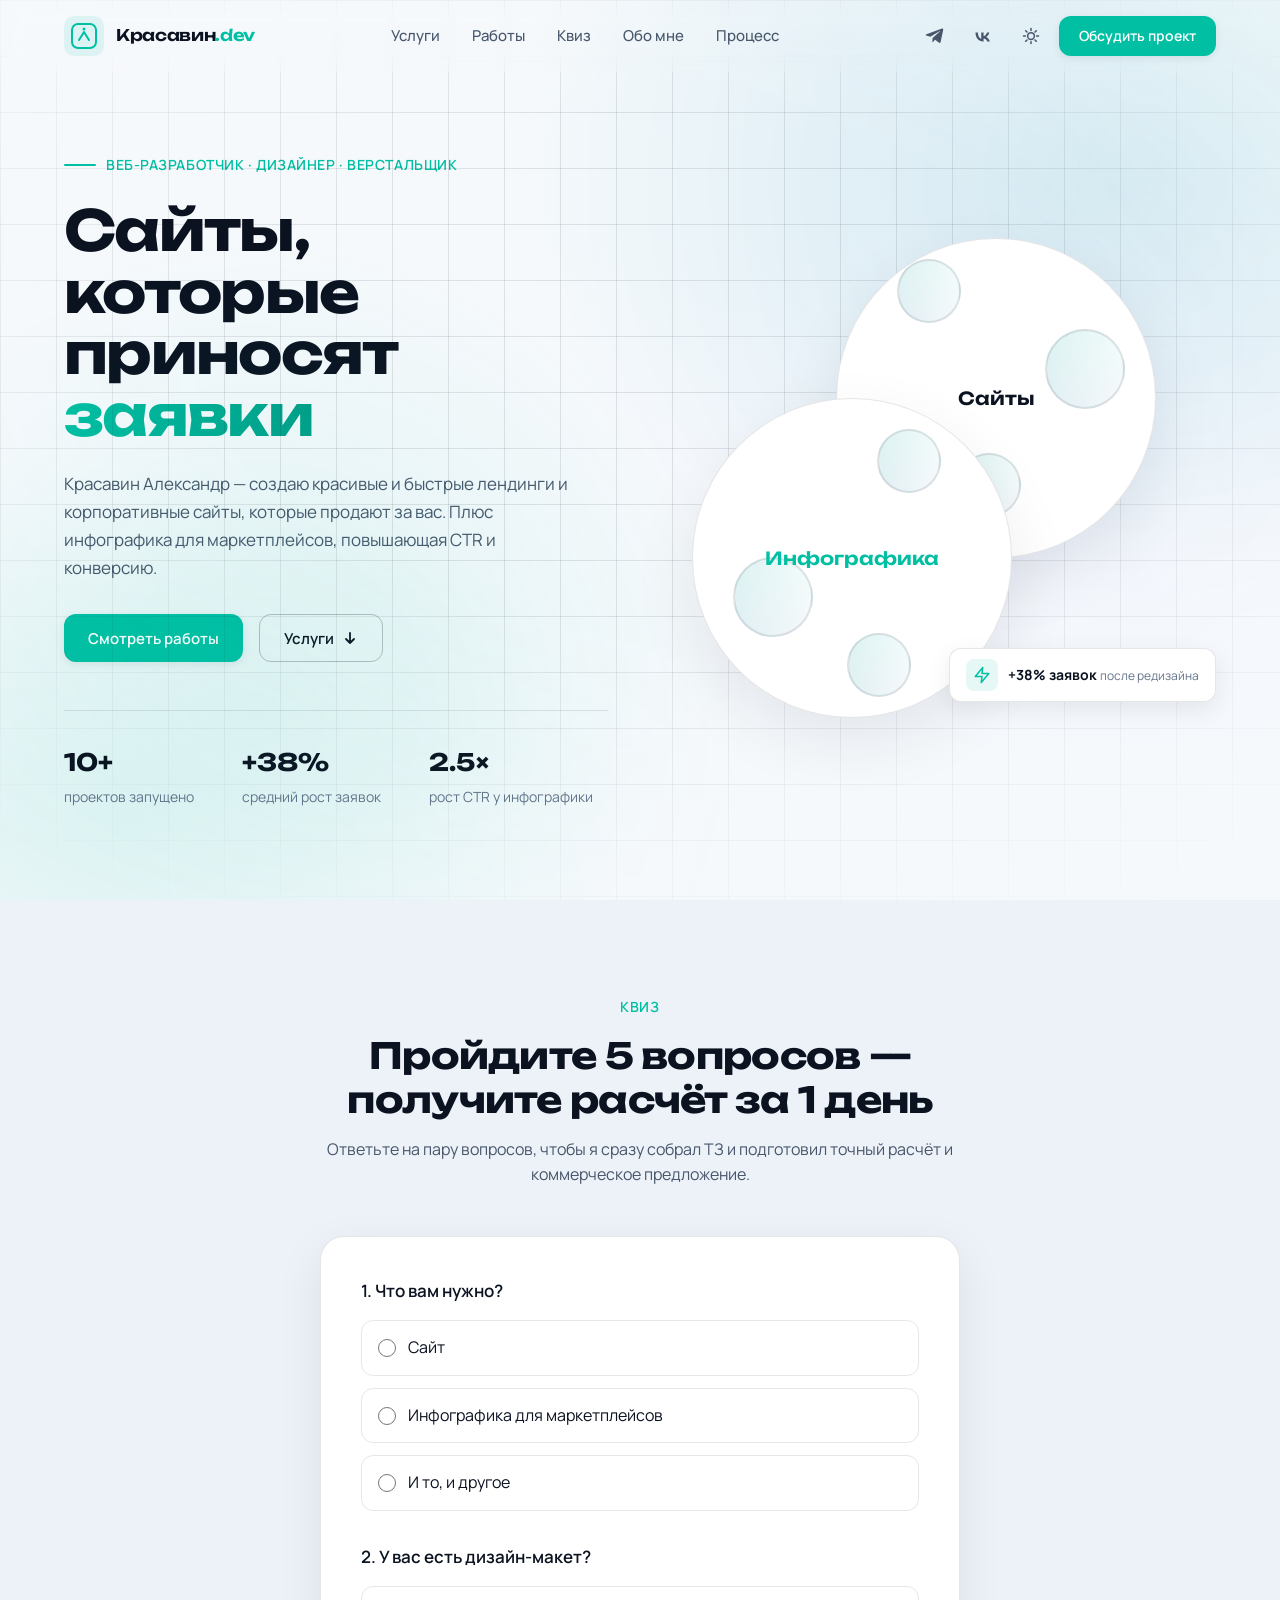
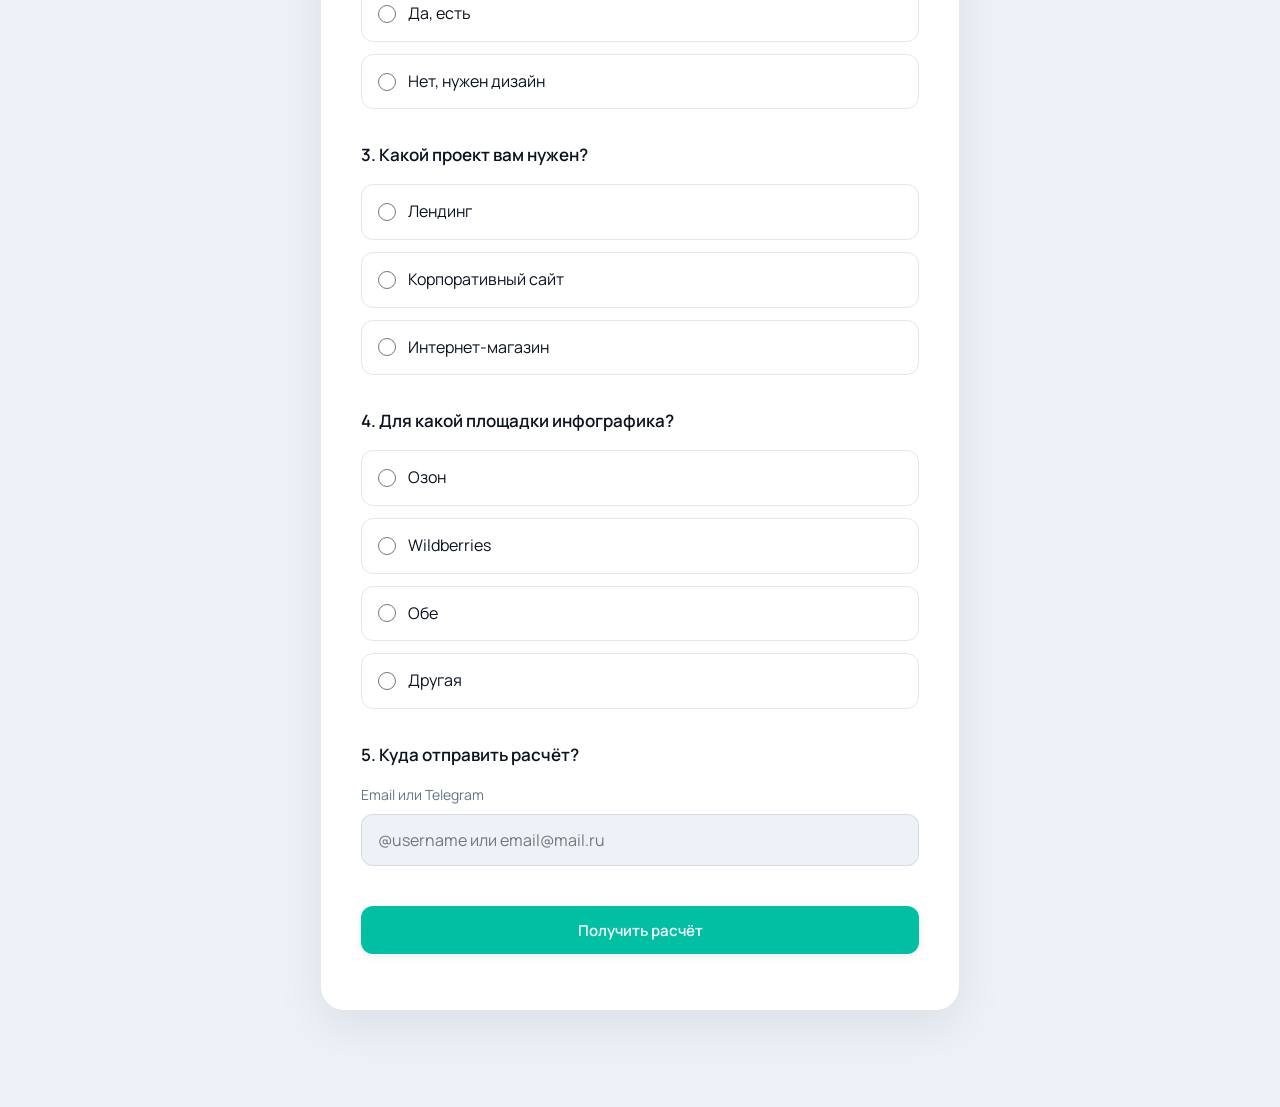
==== vanilla/index.html @ f46c7173 "feat: правки этапа 1 — VK, hero-круги, CTA-квиз, бургер на весь экран" ====
<!DOCTYPE html>
<html lang="ru" data-theme="dark">
<head>
  <meta charset="UTF-8">
  <meta name="viewport" content="width=device-width, initial-scale=1.0">
  <title>Красавин Александр — веб-разработчик, сайты под заявки</title>
  <meta name="description" content="Делаю красивые сайты, которые приносят заявки, и инфографику для маркетплейсов, повышающую CTR и продажи.">
  <meta name="keywords" content="веб-разработчик, создание сайтов, лендинг, инфографика, маркетплейсы, заявки">
  <meta name="robots" content="index, follow">
  <link rel="canonical" href="https://krasavin.ru/">
  <meta property="og:title" content="Красавин Александр — веб-разработчик">
  <meta property="og:description" content="Красивые сайты, которые приносят заявки. Инфографика для маркетплейсов, повышающая CTR.">
  <meta property="og:type" content="website">
  <meta property="og:url" content="https://krasavin.ru/">
  <meta property="og:image" content="https://krasavin.ru/og-image.png">
  <link rel="preconnect" href="https://fonts.googleapis.com">
  <link rel="preconnect" href="https://fonts.gstatic.com" crossorigin>
  <link href="https://fonts.googleapis.com/css2?family=Unbounded:wght@500;600;700&family=Manrope:wght@400;500;600;700;800&display=swap" rel="stylesheet">
  <link rel="stylesheet" href="css/style.css">
</head>
<body class="page">

  <!-- Шапка -->
  <header class="header" id="header">
    <div class="container header__inner">
      <!-- Логотип -->
      <a href="#hero" class="header__logo" aria-label="На главную">
        <span class="header__logo-icon" aria-hidden="true">
          <svg width="28" height="28" viewBox="0 0 28 28" fill="none" xmlns="http://www.w3.org/2000/svg">
            <rect x="2" y="2" width="24" height="24" rx="6" stroke="currentColor" stroke-width="2"/>
            <path d="M9 18L14 10L19 18" stroke="currentColor" stroke-width="2" stroke-linecap="round" stroke-linejoin="round"/>
            <circle cx="14" cy="7" r="1.5" fill="currentColor"/>
          </svg>
        </span>
        <span class="header__logo-text">Красавин<span class="header__logo-accent">.dev</span></span>
      </a>

      <!-- Меню -->
      <nav class="header__nav" id="nav" aria-label="Основная навигация">
        <ul class="header__menu">
          <li class="header__item"><a href="#services" class="header__link">Услуги</a></li>
          <li class="header__item"><a href="#work" class="header__link">Работы</a></li>
          <li class="header__item"><a href="#quiz" class="header__link">Квиз</a></li>
          <li class="header__item"><a href="#about" class="header__link">Обо мне</a></li>
          <li class="header__item"><a href="#process" class="header__link">Процесс</a></li>
        </ul>
      </nav>

      <!-- Правая часть: соцсети, переключатель темы, CTA -->
      <div class="header__actions">
        <!-- Соцсети -->
        <a href="https://t.me/" class="header__social" target="_blank" rel="noopener" aria-label="Telegram">
          <svg width="20" height="20" viewBox="0 0 24 24" fill="none" xmlns="http://www.w3.org/2000/svg">
            <path d="M21.94 4.34L18.66 19.43C18.42 20.42 17.82 20.65 16.99 20.18L12.1 16.64L9.74 18.91C9.48 19.17 9.26 19.39 8.76 19.39L9.11 14.38L18.04 6.37C18.44 6.02 17.95 5.82 17.41 6.17L6.38 13.03L1.55 11.46C0.59 11.16 0.58 10.47 1.76 10.02L20.38 3.14C21.18 2.84 21.87 3.31 21.94 4.34Z" fill="currentColor"/>
          </svg>
        </a>
        <a href="https://vk.com/" class="header__social" target="_blank" rel="noopener" aria-label="ВКонтакте">
          <svg width="20" height="20" viewBox="0 0 24 24" fill="none" xmlns="http://www.w3.org/2000/svg">
            <path d="M12.4 18.6c-5.9 0-9.3-4-9.4-10.7h2.9c.1 5 2.3 7.1 4 7.6V7.9h2.8v4.3c1.7-.2 3.5-2.2 4.1-4.3h2.8c-.5 2.6-2.4 4.6-3.8 5.4 1.4.7 3.6 2.4 4.4 5.3h-3c-.6-1.9-2.2-3.5-4.5-3.7v3.7h-.3Z" fill="currentColor"/>
          </svg>
        </a>

        <!-- Переключатель темы -->
        <button class="theme-toggle" id="themeToggle" aria-label="Переключить тему">
          <span class="theme-toggle__sun" aria-hidden="true">
            <svg width="18" height="18" viewBox="0 0 24 24" fill="none" xmlns="http://www.w3.org/2000/svg">
              <circle cx="12" cy="12" r="4.5" stroke="currentColor" stroke-width="2"/>
              <path d="M12 2V4.5M12 19.5V22M2 12H4.5M19.5 12H22M4.9 4.9L6.7 6.7M17.3 17.3L19.1 19.1M4.9 19.1L6.7 17.3M17.3 6.7L19.1 4.9" stroke="currentColor" stroke-width="2" stroke-linecap="round"/>
            </svg>
          </span>
          <span class="theme-toggle__moon" aria-hidden="true">
            <svg width="18" height="18" viewBox="0 0 24 24" fill="none" xmlns="http://www.w3.org/2000/svg">
              <path d="M21 12.8A8.5 8.5 0 1 1 11.2 3 6.5 6.5 0 0 0 21 12.8Z" stroke="currentColor" stroke-width="2" stroke-linejoin="round"/>
            </svg>
          </span>
        </button>

        <!-- CTA ведёт на квиз -->
        <a href="#quiz" class="btn btn--primary header__cta">Обсудить проект</a>

        <!-- Бургер -->
        <button class="burger" id="burger" aria-label="Открыть меню">
          <span class="burger__line"></span>
          <span class="burger__line"></span>
          <span class="burger__line"></span>
        </button>
      </div>
    </div>
  </header>

  <main>
    <!-- Hero: первый экран -->
    <section class="hero" id="hero">
      <!-- Фоновое изображение в стиле дизайна/веб-разработки -->
      <div class="hero__bg" aria-hidden="true"></div>

      <div class="container hero__inner">
        <!-- Левая колонка: текст -->
        <div class="hero__content">
          <p class="hero__subtitle">Веб-разработчик · Дизайнер · Верстальщик</p>
          <h1 class="hero__title">
            Сайты, которые<br>приносят <span class="hero__accent">заявки</span>
          </h1>
          <p class="hero__text">
            Красавин Александр — создаю красивые и быстрые лендинги и корпоративные сайты,
            которые продают за вас. Плюс инфографика для маркетплейсов, повышающая CTR и конверсию.
          </p>
          <div class="hero__actions">
            <a href="#work" class="btn btn--primary">Смотреть работы</a>
            <a href="#quiz" class="btn btn--ghost">
              Услуги
              <span class="btn__arrow" aria-hidden="true">
                <svg width="16" height="16" viewBox="0 0 16 16" fill="none" xmlns="http://www.w3.org/2000/svg">
                  <path d="M8 3V13M8 13L4 9M8 13L12 9" stroke="currentColor" stroke-width="1.8" stroke-linecap="round" stroke-linejoin="round"/>
                </svg>
              </span>
            </a>
          </div>

          <!-- Мини-метрики -->
          <ul class="hero__stats">
            <li class="hero__stat">
              <span class="hero__stat-value">10+</span>
              <span class="hero__stat-label">проектов запущено</span>
            </li>
            <li class="hero__stat">
              <span class="hero__stat-value">+38%</span>
              <span class="hero__stat-label">средний рост заявок</span>
            </li>
            <li class="hero__stat">
              <span class="hero__stat-value">2.5×</span>
              <span class="hero__stat-label">рост CTR у инфографики</span>
            </li>
          </ul>
        </div>

        <!-- Правая колонка: превью работ в кругах (по референсу) -->
        <div class="hero__visual">
          <!-- Группа: сайты -->
          <div class="hero__visual-group hero__visual-group--sites" aria-hidden="true">
            <span class="hero__circle-label">Сайты</span>
            <span class="hero__circle hero__circle--1"></span>
            <span class="hero__circle hero__circle--2"></span>
            <span class="hero__circle hero__circle--3"></span>
          </div>
          <!-- Группа: инфографика -->
          <div class="hero__visual-group hero__visual-group--infographics" aria-hidden="true">
            <span class="hero__circle-label hero__circle-label--infographic">Инфографика</span>
            <span class="hero__circle hero__circle--4"></span>
            <span class="hero__circle hero__circle--5"></span>
            <span class="hero__circle hero__circle--6"></span>
          </div>
          <!-- Плавающий бейдж -->
          <div class="hero__badge">
            <span class="hero__badge-icon" aria-hidden="true">
              <svg width="18" height="18" viewBox="0 0 24 24" fill="none" xmlns="http://www.w3.org/2000/svg">
                <path d="M13 2L3 14H12L11 22L21 10H12L13 2Z" stroke="currentColor" stroke-width="2" stroke-linejoin="round"/>
              </svg>
            </span>
            <div class="hero__badge-text">
              <span class="hero__badge-title">+38% заявок</span>
              <span class="hero__badge-caption">после редизайна</span>
            </div>
          </div>
        </div>
      </div>
    </section>

    <!-- Квиз / CTA: собирает ТЗ -->
    <section class="quiz" id="quiz">
      <div class="container">
        <div class="quiz__head">
          <p class="quiz__subtitle">Квиз</p>
          <h2 class="quiz__title">Пройдите 5 вопросов — получите расчёт за 1 день</h2>
          <p class="quiz__text">Ответьте на пару вопросов, чтобы я сразу собрал ТЗ и подготовил точный расчёт и коммерческое предложение.</p>
        </div>
        <form class="quiz__form" id="quizForm" novalidate>
          <ol class="quiz__steps">
            <li class="quiz__step">
              <p class="quiz__question">1. Что вам нужно?</p>
              <div class="quiz__options">
                <label class="quiz__option"><input type="radio" name="need" value="site"> Сайт</label>
                <label class="quiz__option"><input type="radio" name="need" value="infographic"> Инфографика для маркетплейсов</label>
                <label class="quiz__option"><input type="radio" name="need" value="both"> И то, и другое</label>
              </div>
            </li>
            <li class="quiz__step">
              <p class="quiz__question">2. У вас есть дизайн-макет?</p>
              <div class="quiz__options">
                <label class="quiz__option"><input type="radio" name="design" value="yes"> Да, есть</label>
                <label class="quiz__option"><input type="radio" name="design" value="no"> Нет, нужен дизайн</label>
              </div>
            </li>
            <li class="quiz__step">
              <p class="quiz__question">3. Какой проект вам нужен?</p>
              <div class="quiz__options">
                <label class="quiz__option"><input type="radio" name="project" value="landing"> Лендинг</label>
                <label class="quiz__option"><input type="radio" name="project" value="corp"> Корпоративный сайт</label>
                <label class="quiz__option"><input type="radio" name="project" value="shop"> Интернет-магазин</label>
              </div>
            </li>
            <li class="quiz__step">
              <p class="quiz__question">4. Для какой площадки инфографика?</p>
              <div class="quiz__options">
                <label class="quiz__option"><input type="radio" name="marketplace" value="ozon"> Озон</label>
                <label class="quiz__option"><input type="radio" name="marketplace" value="wb"> Wildberries</label>
                <label class="quiz__option"><input type="radio" name="marketplace" value="both"> Обе</label>
                <label class="quiz__option"><input type="radio" name="marketplace" value="other"> Другая</label>
              </div>
            </li>
            <li class="quiz__step">
              <p class="quiz__question">5. Куда отправить расчёт?</p>
              <div class="quiz__contact">
                <label class="quiz__field">
                  <span class="quiz__label">Email или Telegram</span>
                  <input type="text" name="contact" class="quiz__input" placeholder="@username или email@mail.ru" required>
                </label>
              </div>
            </li>
          </ol>
          <button type="submit" class="btn btn--primary quiz__submit">Получить расчёт</button>
          <p class="quiz__note" id="quizStatus" aria-live="polite"></p>
        </form>
      </div>
    </section>
  </main>

  <!-- Кнопка "наверх" -->
  <button class="to-top" id="toTop" aria-label="Наверх">
    <span class="to-top__arrow" aria-hidden="true">
      <svg width="16" height="16" viewBox="0 0 16 16" fill="none" xmlns="http://www.w3.org/2000/svg">
        <path d="M8 13V3M8 3L4 7M8 3L12 7" stroke="currentColor" stroke-width="1.8" stroke-linecap="round" stroke-linejoin="round"/>
      </svg>
    </span>
  </button>

  <script src="js/main.js" defer></script>
</body>
</html>
---- vanilla/css/style.css ----
/* ============================================
   КРАСАВИН АЛЕКСАНДР — портфолио
   Этап 1: Каркас (header + hero)
   ============================================ */

/* --- Переменные темы (тёмная по умолчанию) --- */
:root,
[data-theme="dark"] {
  /* Фоны */
  --bg-primary: #0B1220;
  --bg-secondary: #111B2E;
  --bg-card: #16213A;

  /* Текст */
  --text-primary: #E6EDF7;
  --text-secondary: #9AA9BD;
  --text-muted: #64748B;

  /* Акценты */
  --accent: #00D4B4;
  --accent-hover: #00BFA3;
  --accent-soft: rgba(0, 212, 180, 0.12);

  /* Кнопки */
  --btn-primary-text: #0B1220;
  --btn-ghost-border: rgba(230, 237, 247, 0.25);

  /* Границы */
  --border-color: rgba(230, 237, 247, 0.1);

  /* Состояния */
  --shadow-color: rgba(0, 0, 0, 0.4);
  --hover-bg: rgba(255, 255, 255, 0.04);
  --active-bg: rgba(255, 255, 255, 0.08);
}

[data-theme="light"] {
  /* Фоны */
  --bg-primary: #F6F9FC;
  --bg-secondary: #EDF2F8;
  --bg-card: #FFFFFF;

  /* Текст */
  --text-primary: #0B1220;
  --text-secondary: #47566B;
  --text-muted: #64748B;

  /* Акценты */
  --accent: #00BFA3;
  --accent-hover: #009E87;
  --accent-soft: rgba(0, 191, 163, 0.1);

  /* Кнопки */
  --btn-primary-text: #FFFFFF;
  --btn-ghost-border: rgba(11, 18, 32, 0.25);

  /* Границы */
  --border-color: rgba(11, 18, 32, 0.1);

  /* Состояния */
  --shadow-color: rgba(11, 18, 32, 0.08);
  --hover-bg: rgba(11, 18, 32, 0.04);
  --active-bg: rgba(11, 18, 32, 0.08);
}

/* --- Базовые стили --- */
*,
*::before,
*::after {
  box-sizing: border-box;
  margin: 0;
  padding: 0;
}

html {
  scroll-behavior: smooth;
  scroll-padding-top: 88px; /* Компенсация липкой шапки */
}

body {
  font-family: "Manrope", sans-serif;
  font-size: 16px;
  line-height: 1.6;
  color: var(--text-primary);
  background-color: var(--bg-primary);
  transition: background-color 0.3s ease, color 0.3s ease;
  -webkit-font-smoothing: antialiased;
}

img,
svg {
  display: block;
  max-width: 100%;
}

a {
  color: inherit;
  text-decoration: none;
}

ul,
ol {
  list-style: none;
}

button {
  font-family: inherit;
  font-size: inherit;
  border: none;
  background: none;
  cursor: pointer;
  color: inherit;
}

/* --- Контейнер (12-колоночная сетка) --- */
.container {
  max-width: 1200px;
  margin: 0 auto;
  padding: 0 24px;
}

/* --- Кнопки --- */
.btn {
  display: inline-flex;
  align-items: center;
  justify-content: center;
  gap: 8px;
  height: 48px;
  padding: 0 24px;
  border-radius: 12px;
  font-weight: 600;
  font-size: 15px;
  line-height: 1;
  transition: all 0.25s ease;
  white-space: nowrap;
}

.btn--primary {
  background-color: var(--accent);
  color: var(--btn-primary-text);
  box-shadow: 0 2px 8px var(--shadow-color);
}

.btn--primary:hover {
  background-color: var(--accent-hover);
  transform: translateY(-1px);
  box-shadow: 0 4px 16px var(--shadow-color);
}

.btn--primary:active {
  transform: translateY(0);
}

.btn--ghost {
  background-color: transparent;
  color: var(--text-primary);
  border: 1px solid var(--btn-ghost-border);
}

.btn--ghost:hover {
  border-color: var(--accent);
  color: var(--accent);
}

.btn__arrow {
  display: inline-flex;
  align-items: center;
  justify-content: center;
}

/* --- Шапка --- */
.header {
  position: fixed;
  top: 0;
  left: 0;
  right: 0;
  z-index: 100;
  background-color: transparent;
  backdrop-filter: blur(12px);
  transition: background-color 0.3s ease, box-shadow 0.3s ease;
}

/* Липкая шапка после скролла */
.header.is-scrolled {
  background-color: var(--bg-primary);
  box-shadow: 0 1px 0 var(--border-color);
}

.header__inner {
  display: flex;
  align-items: center;
  justify-content: space-between;
  gap: 16px;
  height: 72px;
}

/* Логотип */
.header__logo {
  display: inline-flex;
  align-items: center;
  gap: 12px;
  flex-shrink: 0;
}

.header__logo-icon {
  display: inline-flex;
  align-items: center;
  justify-content: center;
  width: 40px;
  height: 40px;
  border-radius: 10px;
  background: var(--accent-soft);
  color: var(--accent);
  transition: background-color 0.25s ease;
}

.header__logo:hover .header__logo-icon {
  background: var(--accent);
  color: var(--btn-primary-text);
}

.header__logo-text {
  font-family: "Unbounded", sans-serif;
  font-size: 16px;
  font-weight: 600;
  letter-spacing: -0.02em;
  color: var(--text-primary);
}

.header__logo-accent {
  color: var(--accent);
}

/* Навигация */
.header__nav {
  display: flex;
}

.header__menu {
  display: flex;
  align-items: center;
  gap: 4px;
}

.header__item {
  position: relative;
}

.header__link {
  display: inline-block;
  padding: 8px 14px;
  border-radius: 8px;
  font-size: 15px;
  font-weight: 500;
  color: var(--text-secondary, var(--text-muted));
  transition: color 0.2s ease, background-color 0.2s ease;
}

.header__link:hover {
  color: var(--text-primary);
  background-color: var(--hover-bg);
}

.header__link:active {
  background-color: var(--active-bg);
}

/* Правая часть шапки */
.header__actions {
  display: flex;
  align-items: center;
  gap: 8px;
  flex-shrink: 0;
}

/* Соцсети */
.header__social {
  display: inline-flex;
  align-items: center;
  justify-content: center;
  width: 40px;
  height: 40px;
  border-radius: 10px;
  color: var(--text-secondary, var(--text-muted));
  transition: color 0.2s ease, background-color 0.2s ease, border-color 0.2s ease;
}

.header__social:hover {
  color: var(--accent);
  background-color: var(--hover-bg);
}

/* Переключатель темы */
.theme-toggle {
  position: relative;
  display: inline-flex;
  align-items: center;
  justify-content: center;
  width: 40px;
  height: 40px;
  border-radius: 10px;
  color: var(--text-secondary, var(--text-muted));
  transition: color 0.2s ease, background-color 0.2s ease;
}

.theme-toggle:hover {
  color: var(--accent);
  background-color: var(--hover-bg);
}

/* Солнце/луна: показываем в зависимости от темы */
.theme-toggle__sun,
.theme-toggle__moon {
  display: inline-flex;
  align-items: center;
  justify-content: center;
  position: absolute;
  top: 50%;
  left: 50%;
  transform: translate(-50%, -50%);
  transition: opacity 0.25s ease, transform 0.25s ease;
}

[data-theme="dark"] .theme-toggle__sun {
  opacity: 0;
  transform: translate(-50%, -50%) rotate(90deg) scale(0.5);
  pointer-events: none;
}

[data-theme="dark"] .theme-toggle__moon {
  opacity: 1;
  transform: translate(-50%, -50%) rotate(0deg) scale(1);
}

[data-theme="light"] .theme-toggle__sun {
  opacity: 1;
  transform: translate(-50%, -50%) rotate(0deg) scale(1);
}

[data-theme="light"] .theme-toggle__moon {
  opacity: 0;
  transform: translate(-50%, -50%) rotate(-90deg) scale(0.5);
  pointer-events: none;
}

/* CTA в шапке */
.header__cta {
  height: 40px;
  padding: 0 20px;
  font-size: 14px;
}

/* Бургер (скрыт на десктопе) */
.burger {
  display: none;
  position: relative;
  flex-direction: column;
  align-items: center;
  justify-content: center;
  gap: 5px;
  width: 40px;
  height: 40px;
  border-radius: 10px;
  transition: background-color 0.2s ease;
}

.burger:hover {
  background-color: var(--hover-bg);
}

.burger__line {
  display: block;
  width: 18px;
  height: 2px;
  border-radius: 2px;
  background-color: var(--text-primary);
  transition: transform 0.3s ease, opacity 0.3s ease;
}

/* Бургер в состоянии "открыто" (крестик через трансформацию линий) */
.burger.is-open .burger__line:nth-child(1) {
  transform: translateY(7px) rotate(45deg);
}

.burger.is-open .burger__line:nth-child(2) {
  opacity: 0;
}

.burger.is-open .burger__line:nth-child(3) {
  transform: translateY(-7px) rotate(-45deg);
}

/* --- Hero --- */
.hero {
  position: relative;
  min-height: 100vh;
  display: flex;
  align-items: center;
  padding: 120px 0 64px;
  overflow: hidden;
  background:
    radial-gradient(ellipse 600px 400px at 85% 20%, var(--accent-soft), transparent),
    radial-gradient(ellipse 500px 350px at 10% 90%, var(--accent-soft), transparent);
}

.hero__inner {
  display: grid;
  grid-template-columns: 1fr 1fr;
  align-items: center;
  gap: 64px;
}

/* Контент героя */
.hero__subtitle {
  display: inline-flex;
  align-items: center;
  gap: 10px;
  font-size: 14px;
  font-weight: 600;
  letter-spacing: 0.04em;
  text-transform: uppercase;
  color: var(--accent);
  margin-bottom: 24px;
}

.hero__subtitle::before {
  content: "";
  width: 32px;
  height: 2px;
  border-radius: 1px;
  background: var(--accent);
}

.hero__title {
  font-family: "Unbounded", sans-serif;
  font-size: 56px;
  font-weight: 700;
  line-height: 1.1;
  letter-spacing: -0.03em;
  color: var(--text-primary);
  margin-bottom: 24px;
}

.hero__accent {
  background: linear-gradient(90deg, var(--accent), var(--accent-hover));
  -webkit-background-clip: text;
  background-clip: text;
  -webkit-text-fill-color: transparent;
  color: transparent;
}

.hero__text {
  max-width: 520px;
  font-size: 17px;
  line-height: 1.65;
  color: var(--text-secondary, var(--text-muted));
  margin-bottom: 32px;
}

.hero__actions {
  display: flex;
  align-items: center;
  gap: 16px;
  margin-bottom: 48px;
}

/* Мини-метрики */
.hero__stats {
  display: flex;
  gap: 48px;
  padding-top: 32px;
  border-top: 1px solid var(--border-color);
}

.hero__stat {
  display: flex;
  flex-direction: column;
  gap: 4px;
}

.hero__stat-value {
  font-family: "Unbounded", sans-serif;
  font-size: 24px;
  font-weight: 700;
  color: var(--text-primary);
}

.hero__stat-label {
  font-size: 14px;
  color: var(--text-muted);
}

/* Фоновое изображение hero (в стиле дизайна/веб-разработки) */
.hero__bg {
  position: absolute;
  inset: 0;
  z-index: 0;
  pointer-events: none;
  background:
    /* Лёгкая сетка (UI-паттерн) */
    linear-gradient(var(--border-color) 1px, transparent 1px),
    linear-gradient(90deg, var(--border-color) 1px, transparent 1px),
    /* Стилизованные фигуры кода/дизайна */
    radial-gradient(circle at 20% 80%, var(--accent-soft), transparent 40%),
    radial-gradient(circle at 90% 20%, rgba(99, 102, 241, 0.08), transparent 45%);
  background-size: 56px 56px, 56px 56px, 100% 100%, 100% 100%;
  mask-image: radial-gradient(ellipse 80% 70% at 50% 40%, #000 40%, transparent 100%);
  -webkit-mask-image: radial-gradient(ellipse 80% 70% at 50% 40%, #000 40%, transparent 100%);
}

/* Визуальная часть: круглые превью работ (по референсу) */
.hero__visual {
  position: relative;
  min-height: 480px;
  display: flex;
  justify-content: center;
  align-items: center;
}

.hero__visual-group {
  position: absolute;
  width: 320px;
  height: 320px;
  border-radius: 50%;
  background:
    radial-gradient(circle at 30% 30%, rgba(255, 255, 255, 0.08), transparent 60%),
    var(--bg-card);
  border: 1px solid var(--border-color);
  box-shadow: 0 24px 64px var(--shadow-color);
  animation: float 7s ease-in-out infinite;
}

.hero__visual-group--sites {
  top: 0;
  right: 60px;
}

.hero__visual-group--infographics {
  bottom: 0;
  left: 20px;
  animation-delay: 1.5s;
}

@keyframes float {
  0%, 100% { transform: translateY(0); }
  50% { transform: translateY(-12px); }
}

/* Метка группы */
.hero__circle-label {
  position: absolute;
  top: 50%;
  left: 50%;
  transform: translate(-50%, -50%);
  font-family: "Unbounded", sans-serif;
  font-size: 18px;
  font-weight: 600;
  color: var(--text-primary);
  z-index: 1;
}

.hero__circle-label--infographic {
  color: var(--accent);
}

/* Круги-миниатюры (превью работ: сайты и инфографика) */
.hero__circle {
  position: absolute;
  width: 64px;
  height: 64px;
  border-radius: 50%;
  background-color: var(--hover-bg);
  border: 2px solid var(--border-color);
  background-image:
    linear-gradient(135deg, var(--accent-soft), transparent),
    linear-gradient(45deg, var(--bg-secondary), var(--bg-card));
  transition: transform 0.3s ease, border-color 0.3s ease;
}

.hero__visual-group:hover .hero__circle {
  border-color: var(--accent);
}

.hero__circle--1 { top: 20px; left: 60px; }
.hero__circle--2 { top: 90px; right: 30px; width: 80px; height: 80px; animation: float 5s ease-in-out infinite; }
.hero__circle--3 { bottom: 40px; left: 120px; }
.hero__circle--4 { top: 30px; right: 70px; }
.hero__circle--5 { bottom: 80px; left: 40px; width: 80px; height: 80px; animation: float 5s ease-in-out infinite; }
.hero__circle--6 { bottom: 20px; right: 100px; }

/* Плавающий бейдж */
.hero__badge {
  position: absolute;
  display: flex;
  align-items: center;
  gap: 10px;
  padding: 10px 16px;
  background-color: var(--bg-card);
  border: 1px solid var(--border-color);
  border-radius: 12px;
  box-shadow: 0 8px 24px var(--shadow-color);
  bottom: 16px;
  right: 0;
  z-index: 2;
  animation: float 6s ease-in-out infinite;
}

.hero__badge-icon {
  display: inline-flex;
  align-items: center;
  justify-content: center;
  width: 32px;
  height: 32px;
  border-radius: 8px;
  background-color: var(--accent-soft);
  color: var(--accent);
}

.hero__badge-title {
  font-weight: 700;
  font-size: 14px;
  color: var(--text-primary);
  line-height: 1.2;
}

.hero__badge-caption {
  font-size: 12px;
  color: var(--text-muted);
  line-height: 1.2;
}

/* --- Секция "Квиз" (собирает ТЗ) --- */
.quiz {
  padding: 96px 0;
  background-color: var(--bg-secondary);
}

.quiz__head {
  max-width: 640px;
  margin: 0 auto 48px;
  text-align: center;
}

.quiz__subtitle {
  font-size: 14px;
  font-weight: 600;
  letter-spacing: 0.04em;
  text-transform: uppercase;
  color: var(--accent);
  margin-bottom: 16px;
}

.quiz__title {
  font-family: "Unbounded", sans-serif;
  font-size: 36px;
  font-weight: 700;
  line-height: 1.2;
  letter-spacing: -0.02em;
  margin-bottom: 16px;
}

.quiz__text {
  font-size: 16px;
  color: var(--text-secondary);
}

.quiz__form {
  max-width: 640px;
  margin: 0 auto;
  background-color: var(--bg-card);
  border: 1px solid var(--border-color);
  border-radius: 24px;
  padding: 40px;
  box-shadow: 0 16px 48px var(--shadow-color);
}

.quiz__steps {
  display: grid;
  gap: 32px;
  margin-bottom: 40px;
}

.quiz__question {
  font-weight: 600;
  font-size: 17px;
  margin-bottom: 16px;
}

.quiz__options {
  display: grid;
  gap: 12px;
}

.quiz__option {
  display: flex;
  align-items: center;
  gap: 12px;
  padding: 14px 16px;
  border: 1px solid var(--border-color);
  border-radius: 12px;
  cursor: pointer;
  transition: border-color 0.25s ease, background-color 0.25s ease;
}

.quiz__option:hover {
  border-color: var(--accent);
  background-color: var(--accent-soft);
}

.quiz__option:has(input:checked) {
  border-color: var(--accent);
  background-color: var(--accent-soft);
}

.quiz__option input {
  accent-color: var(--accent);
  width: 18px;
  height: 18px;
}

.quiz__field {
  display: block;
}

.quiz__label {
  display: block;
  font-size: 14px;
  color: var(--text-muted);
  margin-bottom: 8px;
}

.quiz__input {
  width: 100%;
  height: 52px;
  padding: 0 16px;
  background-color: var(--bg-secondary);
  border: 1px solid var(--border-color);
  border-radius: 12px;
  color: var(--text-primary);
  font-family: inherit;
  font-size: 16px;
  transition: border-color 0.25s ease;
}

.quiz__input:focus {
  outline: none;
  border-color: var(--accent);
}

.quiz__submit {
  width: 100%;
}

.quiz__note {
  margin-top: 16px;
  font-size: 14px;
  color: var(--accent);
  text-align: center;
}

.quiz__note.is-error {
  color: #EF4444;
}

/* --- Кнопка "наверх" --- */
.to-top {
  position: fixed;
  bottom: 24px;
  right: 24px;
  z-index: 90;
  display: inline-flex;
  align-items: center;
  justify-content: center;
  width: 48px;
  height: 48px;
  border-radius: 12px;
  background-color: var(--bg-card);
  border: 1px solid var(--border-color);
  color: var(--text-primary);
  box-shadow: 0 4px 16px var(--shadow-color);
  opacity: 0;
  visibility: hidden;
  transform: translateY(16px);
  transition: opacity 0.3s ease, transform 0.3s ease, visibility 0.3s ease,
              background-color 0.2s ease, color 0.2s ease;
}

.to-top.is-visible {
  opacity: 1;
  visibility: visible;
  transform: translateY(0);
}

.to-top:hover {
  color: var(--accent);
  border-color: var(--accent);
}

.to-top__arrow {
  display: inline-flex;
  align-items: center;
  justify-content: center;
}

/* --- Адаптивность (mobile-first) --- */

/* Планшет (576–991px) */
@media (max-width: 991px) {
  .container {
    padding: 0 20px;
  }

  .hero__inner {
    grid-template-columns: 1fr;
    gap: 48px;
  }

  .hero__visual {
    order: -1;
    max-width: 480px;
    margin: 0 auto;
    width: 100%;
  }

  .hero__title {
    font-size: 44px;
  }

  /* Мобильное меню — занимает весь экран (правило 10.3 PROJECT_RULES) */
  .header__nav {
    position: fixed;
    top: 0;
    left: 0;
    right: 0;
    bottom: 0;
    z-index: 50;
    background-color: var(--bg-primary);
    display: flex;
    flex-direction: column;
    justify-content: center;
    align-items: stretch;
    padding: 96px 20px 40px;
    overflow-y: auto;
    opacity: 0;
    visibility: hidden;
    transition: opacity 0.3s ease, visibility 0.3s ease;
  }

  .header__nav.is-open {
    opacity: 1;
    visibility: visible;
  }

  .header__menu {
    flex-direction: column;
    align-items: stretch;
    gap: 4px;
  }

  .header__link {
    display: block;
    padding: 12px 16px;
    font-size: 16px;
  }

  .burger {
    display: inline-flex;
  }

  .header__actions {
    gap: 4px;
  }

  .header__cta {
    display: none; /* Прячем CTA в шапке на мобильных (есть в hero) */
  }
}

/* Мобильный (320–575px) */
@media (max-width: 575px) {
  .hero {
    padding: 96px 0 48px;
  }

  .hero__title {
    font-size: 36px;
  }

  .hero__text {
    font-size: 16px;
  }

  .hero__actions {
    flex-direction: column;
    align-items: stretch;
    gap: 12px;
  }

  .hero__actions .btn {
    width: 100%;
  }

  .hero__stats {
    flex-direction: column;
    gap: 24px;
  }

  .hero__badge {
    left: 0;
  }

  .header__social {
    width: 36px;
    height: 36px;
  }

  .theme-toggle {
    width: 36px;
    height: 36px;
  }

  .header__logo-text {
    font-size: 14px;
  }
}

/* Небольшие поддержки для hover только на десктопе */
@media (hover: hover) {
  .header__link:hover,
  .header__social:hover,
  .theme-toggle:hover {
    /* уже задано выше */
  }
}
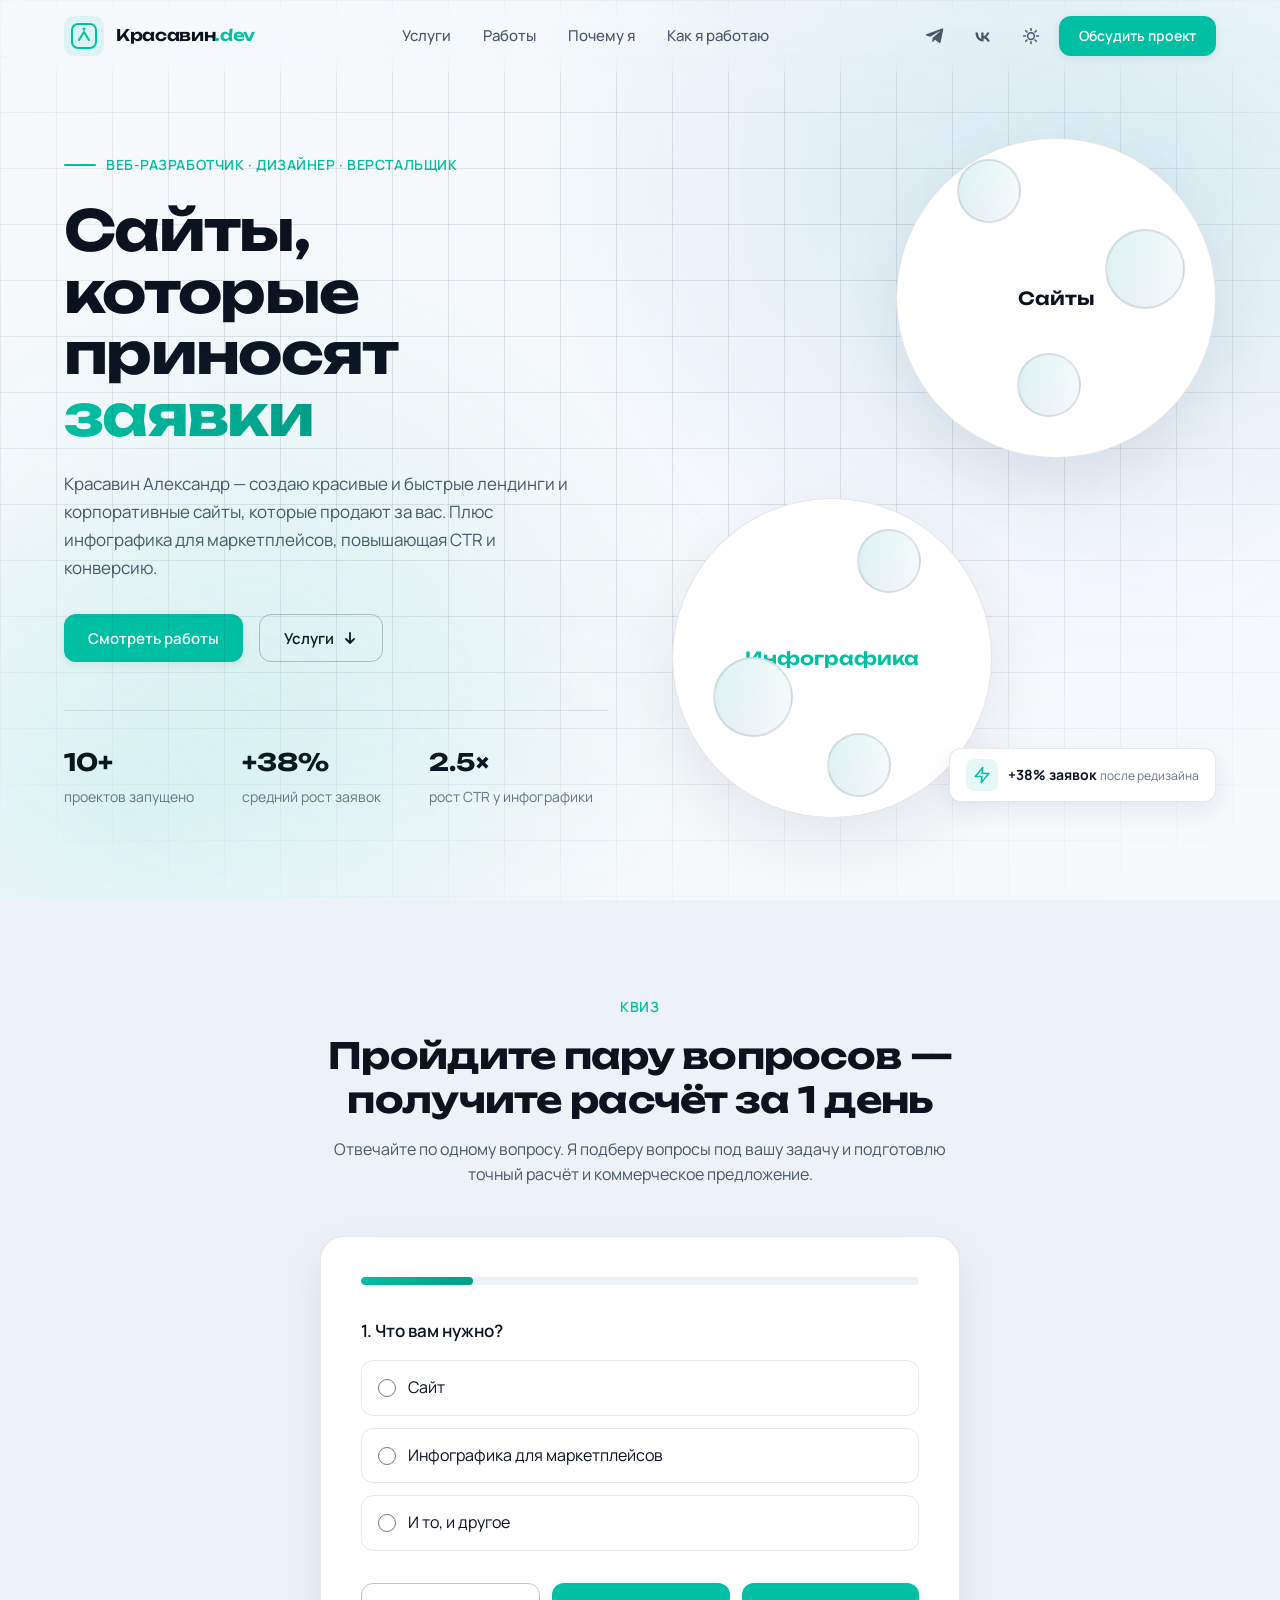
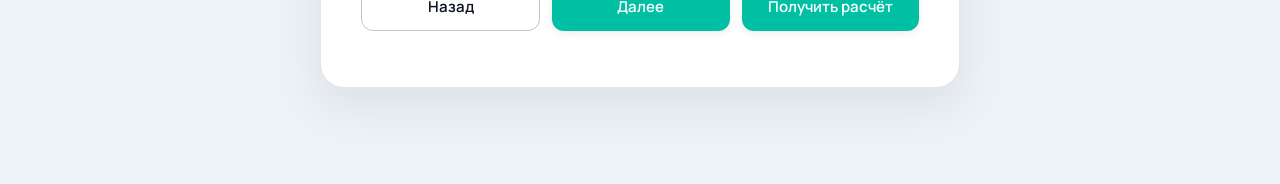
==== commit 2ae9cda4: "fix(hero): исправлено расположение hero__visual-group и links для hero__circle" ====
--- a/vanilla/index.html
+++ b/vanilla/index.html
@@ -40,9 +40,8 @@
         <ul class="header__menu">
           <li class="header__item"><a href="#services" class="header__link">Услуги</a></li>
           <li class="header__item"><a href="#work" class="header__link">Работы</a></li>
-          <li class="header__item"><a href="#quiz" class="header__link">Квиз</a></li>
-          <li class="header__item"><a href="#about" class="header__link">Обо мне</a></li>
-          <li class="header__item"><a href="#process" class="header__link">Процесс</a></li>
+          <li class="header__item"><a href="#why" class="header__link">Почему я</a></li>
+          <li class="header__item"><a href="#process" class="header__link">Как я работаю</a></li>
         </ul>
       </nav>
 
@@ -137,18 +136,18 @@
         <!-- Правая колонка: превью работ в кругах (по референсу) -->
         <div class="hero__visual">
           <!-- Группа: сайты -->
-          <div class="hero__visual-group hero__visual-group--sites" aria-hidden="true">
+          <div class="hero__visual-group hero__visual-group--sites">
             <span class="hero__circle-label">Сайты</span>
-            <span class="hero__circle hero__circle--1"></span>
-            <span class="hero__circle hero__circle--2"></span>
-            <span class="hero__circle hero__circle--3"></span>
+            <a href="#work" class="hero__circle hero__circle--1 hero__circle--link" aria-label="Смотреть работу: сайт"></a>
+            <a href="#work" class="hero__circle hero__circle--2 hero__circle--link" aria-label="Смотреть работу: сайт"></a>
+            <a href="#work" class="hero__circle hero__circle--3 hero__circle--link" aria-label="Смотреть работу: сайт"></a>
           </div>
           <!-- Группа: инфографика -->
-          <div class="hero__visual-group hero__visual-group--infographics" aria-hidden="true">
+          <div class="hero__visual-group hero__visual-group--infographics">
             <span class="hero__circle-label hero__circle-label--infographic">Инфографика</span>
-            <span class="hero__circle hero__circle--4"></span>
-            <span class="hero__circle hero__circle--5"></span>
-            <span class="hero__circle hero__circle--6"></span>
+            <a href="#work" class="hero__circle hero__circle--4 hero__circle--link" aria-label="Смотреть работу: инфографика"></a>
+            <a href="#work" class="hero__circle hero__circle--5 hero__circle--link" aria-label="Смотреть работу: инфографика"></a>
+            <a href="#work" class="hero__circle hero__circle--6 hero__circle--link" aria-label="Смотреть работу: инфографика"></a>
           </div>
           <!-- Плавающий бейдж -->
           <div class="hero__badge">
@@ -166,59 +165,89 @@
       </div>
     </section>
 
-    <!-- Квиз / CTA: собирает ТЗ -->
+    <!-- Квиз / CTA: собирает ТЗ (поэтапный, с прогресс-баром и ветвлением) -->
     <section class="quiz" id="quiz">
       <div class="container">
         <div class="quiz__head">
           <p class="quiz__subtitle">Квиз</p>
-          <h2 class="quiz__title">Пройдите 5 вопросов — получите расчёт за 1 день</h2>
-          <p class="quiz__text">Ответьте на пару вопросов, чтобы я сразу собрал ТЗ и подготовил точный расчёт и коммерческое предложение.</p>
+          <h2 class="quiz__title">Пройдите пару вопросов — получите расчёт за 1 день</h2>
+          <p class="quiz__text">Отвечайте по одному вопросу. Я подберу вопросы под вашу задачу и подготовлю точный расчёт и коммерческое предложение.</p>
         </div>
         <form class="quiz__form" id="quizForm" novalidate>
-          <ol class="quiz__steps">
-            <li class="quiz__step">
-              <p class="quiz__question">1. Что вам нужно?</p>
-              <div class="quiz__options">
-                <label class="quiz__option"><input type="radio" name="need" value="site"> Сайт</label>
-                <label class="quiz__option"><input type="radio" name="need" value="infographic"> Инфографика для маркетплейсов</label>
-                <label class="quiz__option"><input type="radio" name="need" value="both"> И то, и другое</label>
-              </div>
-            </li>
-            <li class="quiz__step">
-              <p class="quiz__question">2. У вас есть дизайн-макет?</p>
-              <div class="quiz__options">
-                <label class="quiz__option"><input type="radio" name="design" value="yes"> Да, есть</label>
-                <label class="quiz__option"><input type="radio" name="design" value="no"> Нет, нужен дизайн</label>
-              </div>
-            </li>
-            <li class="quiz__step">
-              <p class="quiz__question">3. Какой проект вам нужен?</p>
-              <div class="quiz__options">
-                <label class="quiz__option"><input type="radio" name="project" value="landing"> Лендинг</label>
-                <label class="quiz__option"><input type="radio" name="project" value="corp"> Корпоративный сайт</label>
-                <label class="quiz__option"><input type="radio" name="project" value="shop"> Интернет-магазин</label>
-              </div>
-            </li>
-            <li class="quiz__step">
-              <p class="quiz__question">4. Для какой площадки инфографика?</p>
-              <div class="quiz__options">
-                <label class="quiz__option"><input type="radio" name="marketplace" value="ozon"> Озон</label>
-                <label class="quiz__option"><input type="radio" name="marketplace" value="wb"> Wildberries</label>
-                <label class="quiz__option"><input type="radio" name="marketplace" value="both"> Обе</label>
-                <label class="quiz__option"><input type="radio" name="marketplace" value="other"> Другая</label>
-              </div>
-            </li>
-            <li class="quiz__step">
-              <p class="quiz__question">5. Куда отправить расчёт?</p>
-              <div class="quiz__contact">
-                <label class="quiz__field">
-                  <span class="quiz__label">Email или Telegram</span>
-                  <input type="text" name="contact" class="quiz__input" placeholder="@username или email@mail.ru" required>
-                </label>
-              </div>
-            </li>
-          </ol>
-          <button type="submit" class="btn btn--primary quiz__submit">Получить расчёт</button>
+          <!-- Прогресс-бар -->
+          <div class="quiz__progress" role="progressbar" aria-label="Прогресс квиза" aria-valuemin="0" aria-valuemax="100" aria-valuenow="0">
+            <span class="quiz__progress-fill" id="quizProgressFill"></span>
+            <span class="quiz__progress-count" id="quizProgressCount">1 / 5</span>
+          </div>
+
+          <!-- Поле скрытой нумерации шага -->
+          <input type="hidden" id="quizCurrent" value="0">
+
+          <!-- Шаг 1: тип задачи -->
+          <div class="quiz__step" data-step="0">
+            <p class="quiz__question">1. Что вам нужно?</p>
+            <div class="quiz__options">
+              <label class="quiz__option"><input type="radio" name="need" value="site" data-next="1"> Сайт</label>
+              <label class="quiz__option"><input type="radio" name="need" value="infographic" data-next="2"> Инфографика для маркетплейсов</label>
+              <label class="quiz__option"><input type="radio" name="need" value="both" data-next="1"> И то, и другое</label>
+            </div>
+          </div>
+
+          <!-- Шаг 2: вопроосы по сайту (сайт / оба) -->
+          <div class="quiz__step" data-step="1" hidden>
+            <p class="quiz__question">2. У вас есть дизайн-макет?</p>
+            <div class="quiz__options">
+              <label class="quiz__option"><input type="radio" name="design" value="yes" data-next="3"> Да, есть</label>
+              <label class="quiz__option"><input type="radio" name="design" value="no" data-next="3"> Нет, нужен дизайн</label>
+            </div>
+          </div>
+
+          <!-- Шаг 3: тип инфографики (инфографика / оба) -->
+          <div class="quiz__step" data-step="2" hidden>
+            <p class="quiz__question">3. Для какой площадки инфографика?</p>
+            <div class="quiz__options">
+              <label class="quiz__option"><input type="radio" name="marketplace" value="ozon" data-next="4"> Озон</label>
+              <label class="quiz__option"><input type="radio" name="marketplace" value="wb" data-next="4"> Wildberries</label>
+              <label class="quiz__option"><input type="radio" name="marketplace" value="both" data-next="4"> Обе</label>
+              <label class="quiz__option"><input type="radio" name="marketplace" value="other" data-next="4"> Другая</label>
+            </div>
+          </div>
+
+          <!-- Шаг 4: тип проекта (сайт / оба) -->
+          <div class="quiz__step" data-step="3" hidden>
+            <p class="quiz__question">4. Какой проект вам нужен?</p>
+            <div class="quiz__options">
+              <label class="quiz__option"><input type="radio" name="project" value="landing" data-next="5"> Лендинг</label>
+              <label class="quiz__option"><input type="radio" name="project" value="corp" data-next="5"> Корпоративный сайт</label>
+              <label class="quiz__option"><input type="radio" name="project" value="shop" data-next="5"> Интернет-магазин</label>
+            </div>
+          </div>
+
+          <!-- Шаг 5: контакты -->
+          <div class="quiz__step" data-step="5" hidden>
+            <p class="quiz__question">5. Куда отправить расчёт?</p>
+            <div class="quiz__contact">
+              <label class="quiz__field">
+                <span class="quiz__label">Email</span>
+                <input type="email" name="email" class="quiz__input" placeholder="email@mail.ru" autocomplete="email">
+              </label>
+              <label class="quiz__field">
+                <span class="quiz__label">Telegram</span>
+                <input type="text" name="telegram" class="quiz__input" placeholder="@username" autocomplete="off">
+              </label>
+              <p class="quiz__hint">Заполните хотя бы одно поле — email или Telegram.</p>
+            </div>
+            <label class="quiz__consent">
+              <input type="checkbox" name="consent" value="1">
+              <span>Соглашаюсь на обработку персональных данных в соответствии с политикой конфиденциальности</span>
+            </label>
+          </div>
+
+          <div class="quiz__controls">
+            <button type="button" class="btn btn--ghost quiz__back" id="quizBack" hidden>Назад</button>
+            <button type="button" class="btn btn--primary quiz__next" id="quizNext">Далее</button>
+            <button type="submit" class="btn btn--primary quiz__submit" id="quizSubmit" hidden>Получить расчёт</button>
+          </div>
           <p class="quiz__note" id="quizStatus" aria-live="polite"></p>
         </form>
       </div>
--- a/vanilla/css/style.css
+++ b/vanilla/css/style.css
@@ -511,7 +511,8 @@
 /* Визуальная часть: круглые превью работ (по референсу) */
 .hero__visual {
   position: relative;
-  min-height: 480px;
+  /* min-height учитывает две группы 320×320 (320+320=640) + запас на анимацию float */
+  min-height: 680px;
   display: flex;
   justify-content: center;
   align-items: center;
@@ -532,12 +533,12 @@
 
 .hero__visual-group--sites {
   top: 0;
-  right: 60px;
+  right: 0;
 }
 
 .hero__visual-group--infographics {
   bottom: 0;
-  left: 20px;
+  left: 0;
   animation-delay: 1.5s;
 }
 
@@ -588,6 +589,39 @@
 .hero__circle--5 { bottom: 80px; left: 40px; width: 80px; height: 80px; animation: float 5s ease-in-out infinite; }
 .hero__circle--6 { bottom: 20px; right: 100px; }
 
+/* Ссылки-круги: кликабельные миниатюры будущих работ */
+.hero__circle--link {
+  display: inline-flex;
+  align-items: center;
+  justify-content: center;
+  z-index: 1;
+  cursor: pointer;
+  background-image:
+    linear-gradient(135deg, var(--accent-soft), transparent),
+    linear-gradient(45deg, var(--bg-secondary), var(--bg-card));
+}
+
+.hero__circle--link::before {
+  content: "";
+  width: 16px;
+  height: 16px;
+  border-radius: 50%;
+  opacity: 0;
+  transform: scale(0.4);
+  background-color: var(--accent);
+  transition: opacity 0.25s ease, transform 0.25s ease;
+}
+
+.hero__circle--link:hover {
+  border-color: var(--accent);
+  transform: scale(1.08);
+}
+
+.hero__circle--link:hover::before {
+  opacity: 1;
+  transform: scale(1);
+}
+
 /* Плавающий бейдж */
 .hero__badge {
   position: absolute;
@@ -674,10 +708,36 @@
   box-shadow: 0 16px 48px var(--shadow-color);
 }
 
-.quiz__steps {
-  display: grid;
-  gap: 32px;
-  margin-bottom: 40px;
+/* Прогресс-бар квиза */
+.quiz__progress {
+  position: relative;
+  height: 8px;
+  border-radius: 4px;
+  background-color: var(--bg-secondary);
+  overflow: hidden;
+  margin-bottom: 32px;
+}
+
+.quiz__progress-fill {
+  display: block;
+  height: 100%;
+  border-radius: 4px;
+  background: linear-gradient(90deg, var(--accent), var(--accent-hover));
+  transition: width 0.35s ease;
+}
+
+.quiz__progress-count {
+  position: absolute;
+  top: -2px;
+  right: 0;
+  transform: translateY(-100%);
+  font-size: 13px;
+  color: var(--text-muted);
+}
+
+/* Шаги квиза (показываются по одному) */
+.quiz__step {
+  margin-bottom: 32px;
 }
 
 .quiz__question {
@@ -747,8 +807,43 @@
   border-color: var(--accent);
 }
 
-.quiz__submit {
-  width: 100%;
+.quiz__hint {
+  margin-top: 12px;
+  font-size: 13px;
+  color: var(--text-muted);
+}
+
+.quiz__consent {
+  display: flex;
+  align-items: flex-start;
+  gap: 10px;
+  cursor: pointer;
+  margin-bottom: 24px;
+  font-size: 13px;
+  color: var(--text-secondary);
+}
+
+.quiz__consent input {
+  accent-color: var(--accent);
+  width: 16px;
+  height: 16px;
+  flex-shrink: 0;
+  margin-top: 2px;
+}
+
+/* Управление квизом: Далее / Назад / Отправить */
+.quiz__controls {
+  display: flex;
+  justify-content: space-between;
+  gap: 12px;
+}
+
+.quiz__controls .btn {
+  flex: 1;
+}
+
+.quiz__control {
+  display: none;
 }
 
 .quiz__note {
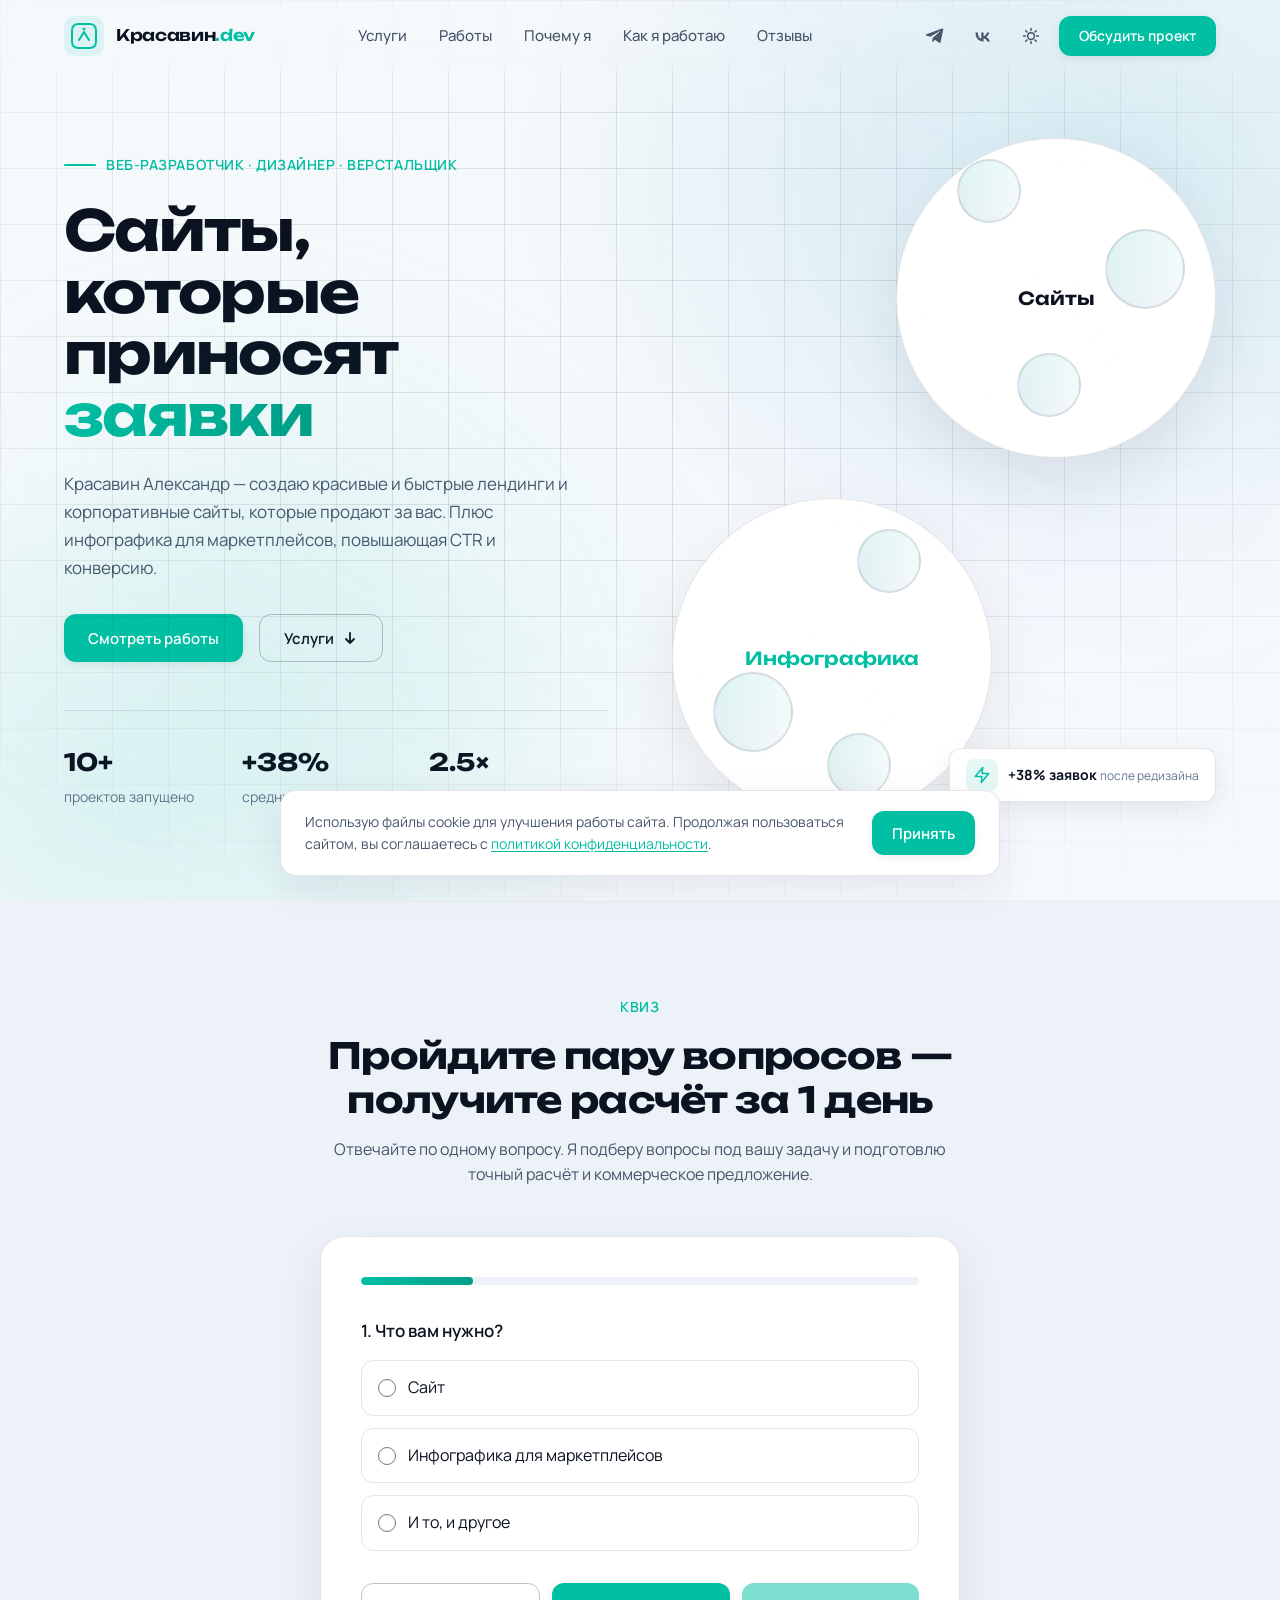
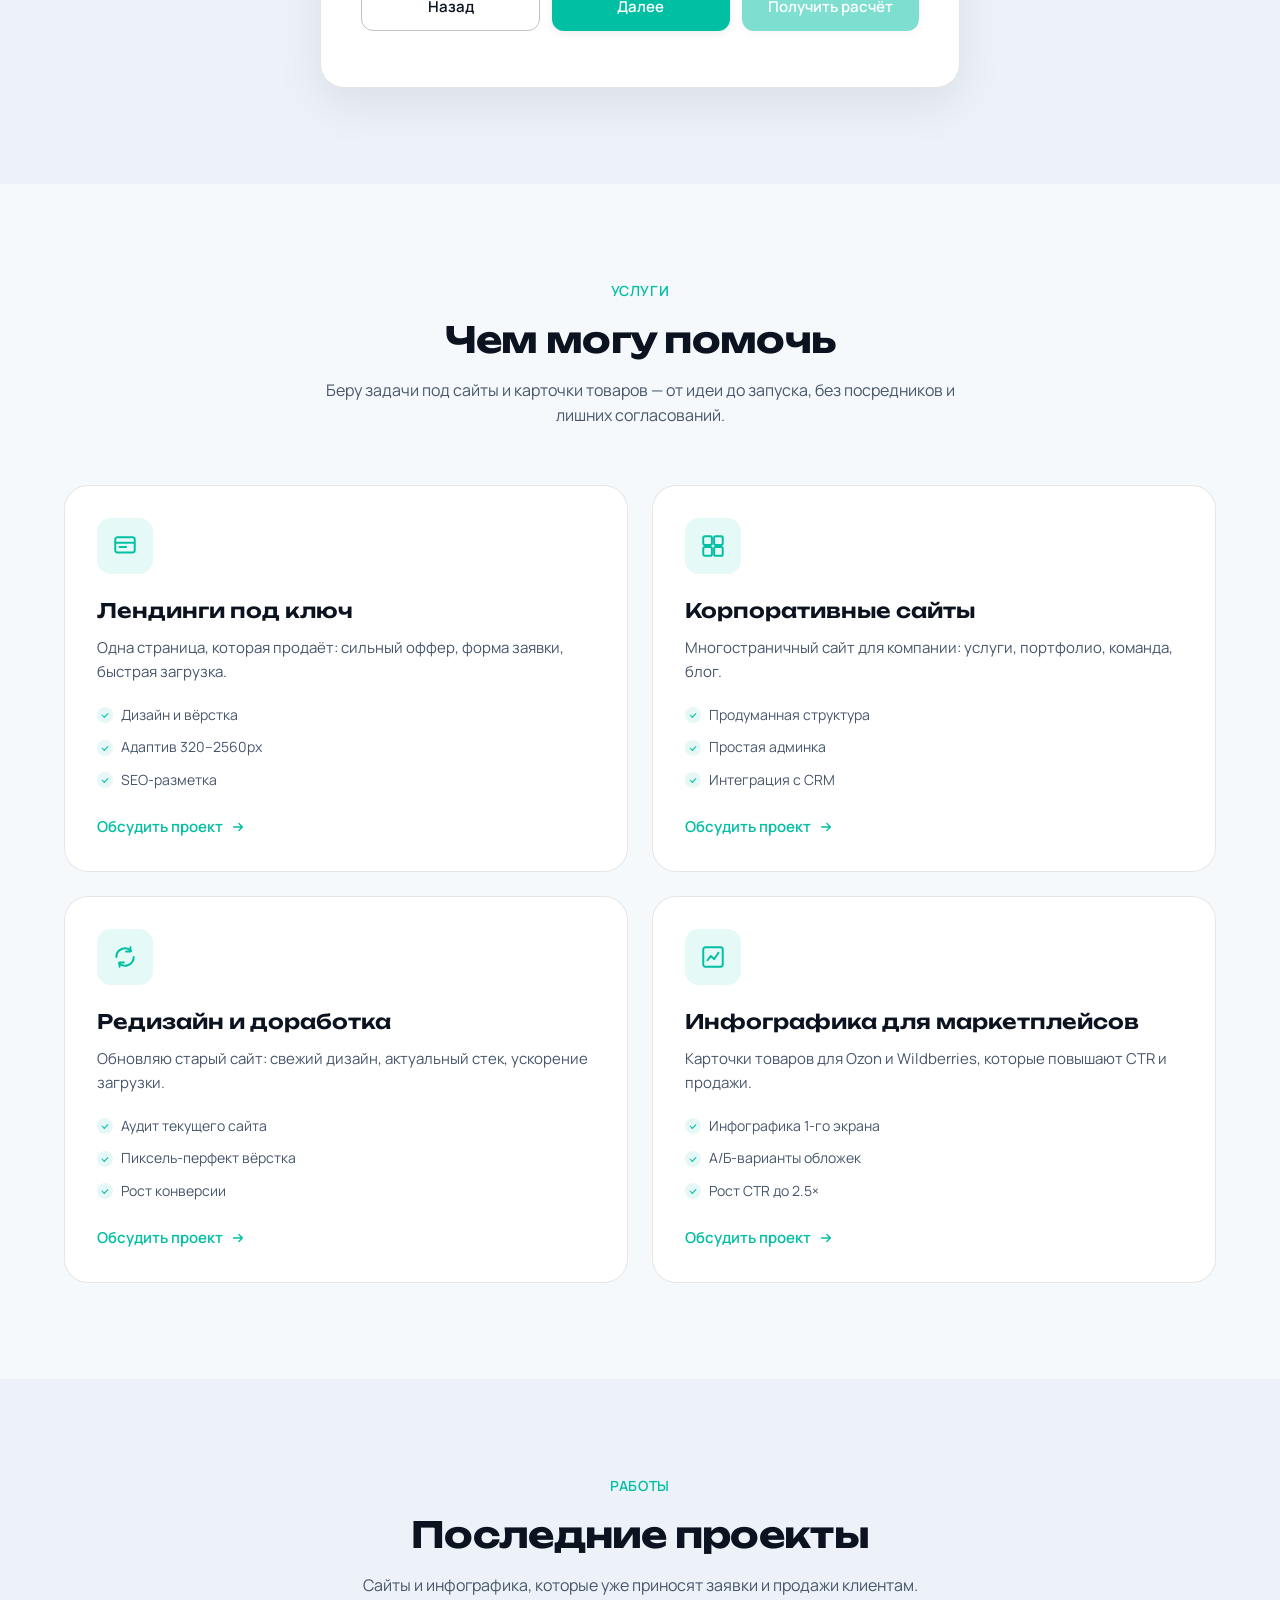
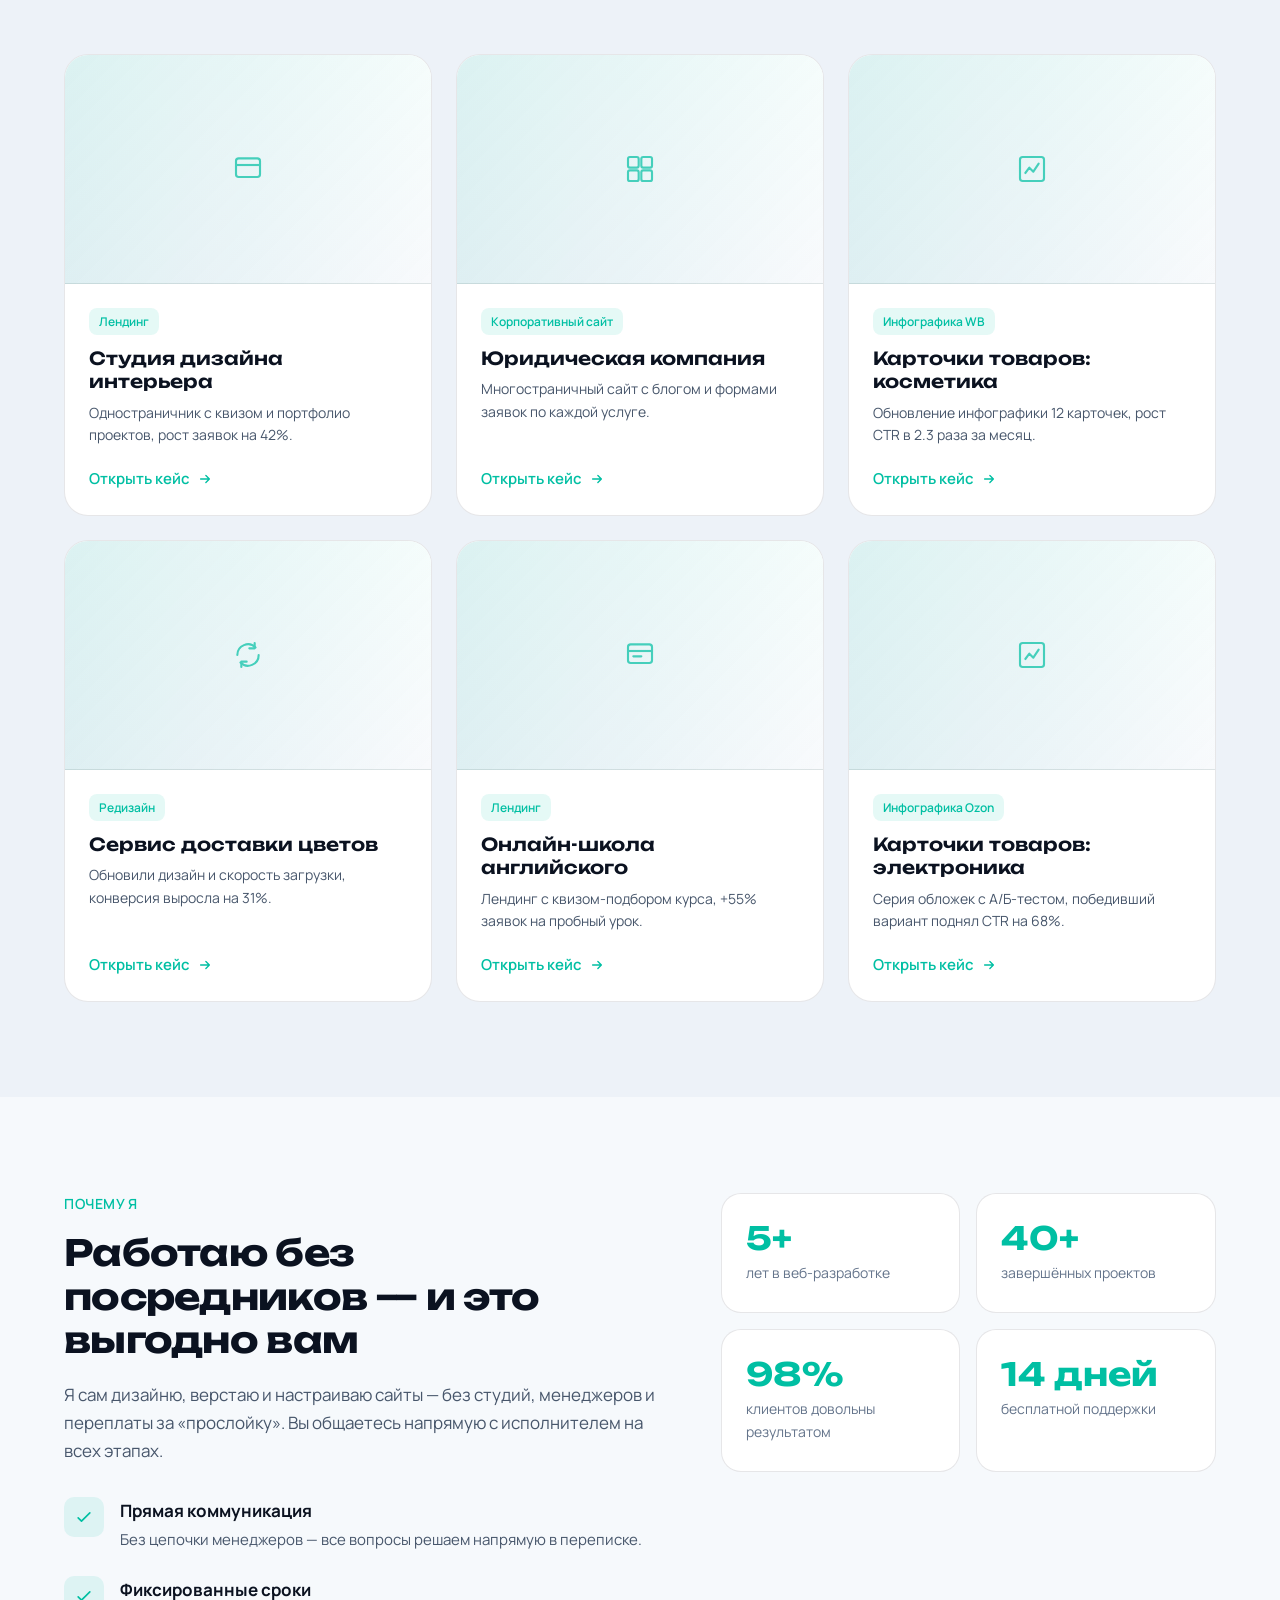
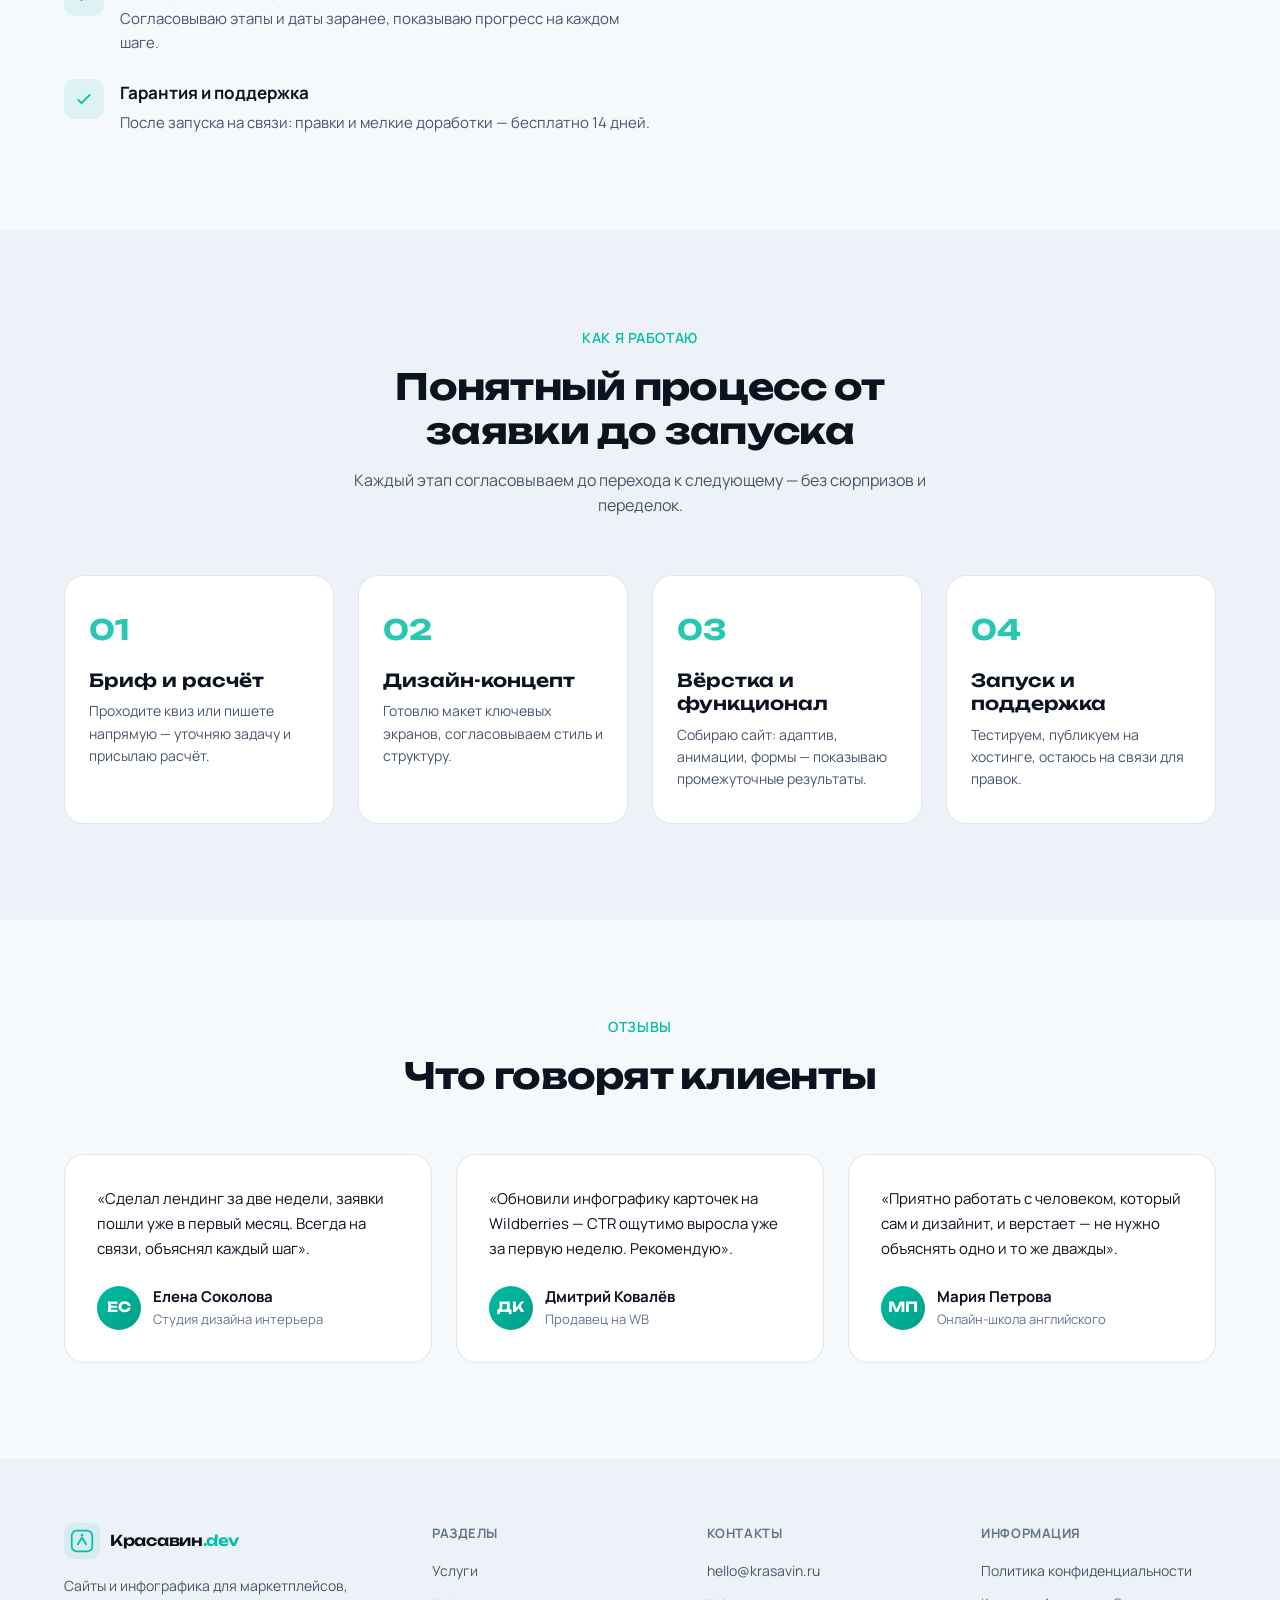
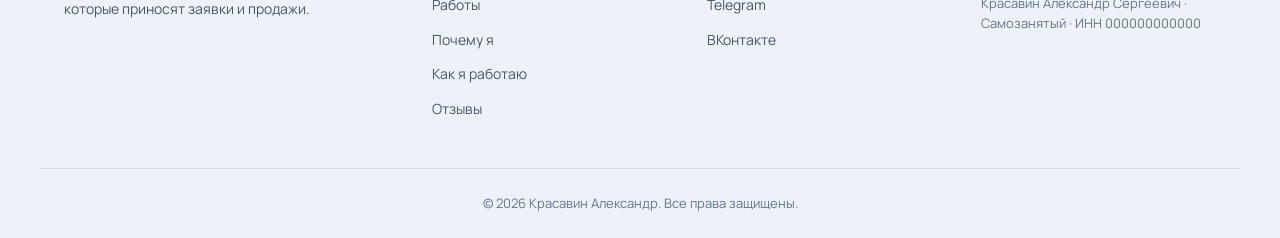
==== commit 9115f6f2: "Лендинг-портфолио: сверстаны hero, услуги, работы, процесс, отзывы; добавлены квиз, куки-баннер, тём" ====
--- a/vanilla/index.html
+++ b/vanilla/index.html
@@ -4,6 +4,18 @@
   <meta charset="UTF-8">
   <meta name="viewport" content="width=device-width, initial-scale=1.0">
   <title>Красавин Александр — веб-разработчик, сайты под заявки</title>
+  <!-- Установка темы до первой отрисовки (правило 6.5: без мерцания/FOUC) -->
+  <script>
+    (function () {
+      try {
+        var saved = localStorage.getItem('theme');
+        var system = window.matchMedia('(prefers-color-scheme: light)').matches ? 'light' : 'dark';
+        document.documentElement.setAttribute('data-theme', saved || system);
+      } catch (e) {
+        /* localStorage недоступен — оставляем тему из HTML (dark) */
+      }
+    })();
+  </script>
   <meta name="description" content="Делаю красивые сайты, которые приносят заявки, и инфографику для маркетплейсов, повышающую CTR и продажи.">
   <meta name="keywords" content="веб-разработчик, создание сайтов, лендинг, инфографика, маркетплейсы, заявки">
   <meta name="robots" content="index, follow">
@@ -42,6 +54,7 @@
           <li class="header__item"><a href="#work" class="header__link">Работы</a></li>
           <li class="header__item"><a href="#why" class="header__link">Почему я</a></li>
           <li class="header__item"><a href="#process" class="header__link">Как я работаю</a></li>
+          <li class="header__item"><a href="#reviews" class="header__link">Отзывы</a></li>
         </ul>
       </nav>
 
@@ -236,6 +249,16 @@
                 <input type="text" name="telegram" class="quiz__input" placeholder="@username" autocomplete="off">
               </label>
               <p class="quiz__hint">Заполните хотя бы одно поле — email или Telegram.</p>
+
+              <!-- Описание пожеланий (необязательное поле) -->
+              <label class="quiz__field quiz__field--textarea">
+                <span class="quiz__label">
+                  Опишите ваши пожелания
+                  <span class="quiz__label-optional">(необязательно)</span>
+                </span>
+                <textarea name="message" class="quiz__textarea" rows="4" maxlength="500" placeholder="Например: нужен лендинг под ключ, уже есть макет, интересует инфографика для WB..."></textarea>
+                <span class="quiz__textarea-counter" id="quizMessageCounter">0 / 500</span>
+              </label>
             </div>
             <label class="quiz__consent">
               <input type="checkbox" name="consent" value="1">
@@ -246,15 +269,501 @@
           <div class="quiz__controls">
             <button type="button" class="btn btn--ghost quiz__back" id="quizBack" hidden>Назад</button>
             <button type="button" class="btn btn--primary quiz__next" id="quizNext">Далее</button>
-            <button type="submit" class="btn btn--primary quiz__submit" id="quizSubmit" hidden>Получить расчёт</button>
+            <button type="submit" class="btn btn--primary quiz__submit" id="quizSubmit" disabled>Получить расчёт</button>
           </div>
           <p class="quiz__note" id="quizStatus" aria-live="polite"></p>
         </form>
       </div>
     </section>
+
+    <!-- Услуги: что делаю и для кого -->
+    <section class="services" id="services" aria-labelledby="servicesTitle">
+      <div class="container">
+        <div class="services__head">
+          <p class="services__subtitle">Услуги</p>
+          <h2 class="services__title" id="servicesTitle">Чем могу помочь</h2>
+          <p class="services__text">Беру задачи под сайты и карточки товаров — от идеи до запуска, без посредников и лишних согласований.</p>
+        </div>
+
+        <div class="services__grid">
+          <!-- Карточка 1: Лендинги -->
+          <article class="services__card">
+            <span class="services__icon" aria-hidden="true">
+              <svg width="26" height="26" viewBox="0 0 24 24" fill="none" xmlns="http://www.w3.org/2000/svg">
+                <rect x="3" y="4" width="18" height="14" rx="2" stroke="currentColor" stroke-width="1.8"/>
+                <path d="M3 9H21" stroke="currentColor" stroke-width="1.8"/>
+                <path d="M7 13H13" stroke="currentColor" stroke-width="1.8" stroke-linecap="round"/>
+              </svg>
+            </span>
+            <h3 class="services__card-title">Лендинги под ключ</h3>
+            <p class="services__card-text">Одна страница, которая продаёт: сильный оффер, форма заявки, быстрая загрузка.</p>
+            <ul class="services__features">
+              <li class="services__feature">Дизайн и вёрстка</li>
+              <li class="services__feature">Адаптив 320–2560px</li>
+              <li class="services__feature">SEO-разметка</li>
+            </ul>
+            <a href="#quiz" class="services__link">
+              Обсудить проект
+              <span class="services__link-arrow" aria-hidden="true">
+                <svg width="14" height="14" viewBox="0 0 16 16" fill="none" xmlns="http://www.w3.org/2000/svg">
+                  <path d="M3 8H13M13 8L9 4M13 8L9 12" stroke="currentColor" stroke-width="1.6" stroke-linecap="round" stroke-linejoin="round"/>
+                </svg>
+              </span>
+            </a>
+          </article>
+
+          <!-- Карточка 2: Корпоративные сайты -->
+          <article class="services__card">
+            <span class="services__icon" aria-hidden="true">
+              <svg width="26" height="26" viewBox="0 0 24 24" fill="none" xmlns="http://www.w3.org/2000/svg">
+                <rect x="3" y="3" width="8" height="8" rx="1.5" stroke="currentColor" stroke-width="1.8"/>
+                <rect x="13" y="3" width="8" height="8" rx="1.5" stroke="currentColor" stroke-width="1.8"/>
+                <rect x="3" y="13" width="8" height="8" rx="1.5" stroke="currentColor" stroke-width="1.8"/>
+                <rect x="13" y="13" width="8" height="8" rx="1.5" stroke="currentColor" stroke-width="1.8"/>
+              </svg>
+            </span>
+            <h3 class="services__card-title">Корпоративные сайты</h3>
+            <p class="services__card-text">Многостраничный сайт для компании: услуги, портфолио, команда, блог.</p>
+            <ul class="services__features">
+              <li class="services__feature">Продуманная структура</li>
+              <li class="services__feature">Простая админка</li>
+              <li class="services__feature">Интеграция с CRM</li>
+            </ul>
+            <a href="#quiz" class="services__link">
+              Обсудить проект
+              <span class="services__link-arrow" aria-hidden="true">
+                <svg width="14" height="14" viewBox="0 0 16 16" fill="none" xmlns="http://www.w3.org/2000/svg">
+                  <path d="M3 8H13M13 8L9 4M13 8L9 12" stroke="currentColor" stroke-width="1.6" stroke-linecap="round" stroke-linejoin="round"/>
+                </svg>
+              </span>
+            </a>
+          </article>
+
+          <!-- Карточка 3: Редизайн и доработка -->
+          <article class="services__card">
+            <span class="services__icon" aria-hidden="true">
+              <svg width="26" height="26" viewBox="0 0 24 24" fill="none" xmlns="http://www.w3.org/2000/svg">
+                <path d="M4 12a8 8 0 0 1 13.66-5.66M20 12a8 8 0 0 1-13.66 5.66" stroke="currentColor" stroke-width="1.8" stroke-linecap="round"/>
+                <path d="M17 3v4h-4M7 21v-4h4" stroke="currentColor" stroke-width="1.8" stroke-linecap="round" stroke-linejoin="round"/>
+              </svg>
+            </span>
+            <h3 class="services__card-title">Редизайн и доработка</h3>
+            <p class="services__card-text">Обновляю старый сайт: свежий дизайн, актуальный стек, ускорение загрузки.</p>
+            <ul class="services__features">
+              <li class="services__feature">Аудит текущего сайта</li>
+              <li class="services__feature">Пиксель-перфект вёрстка</li>
+              <li class="services__feature">Рост конверсии</li>
+            </ul>
+            <a href="#quiz" class="services__link">
+              Обсудить проект
+              <span class="services__link-arrow" aria-hidden="true">
+                <svg width="14" height="14" viewBox="0 0 16 16" fill="none" xmlns="http://www.w3.org/2000/svg">
+                  <path d="M3 8H13M13 8L9 4M13 8L9 12" stroke="currentColor" stroke-width="1.6" stroke-linecap="round" stroke-linejoin="round"/>
+                </svg>
+              </span>
+            </a>
+          </article>
+
+          <!-- Карточка 4: Инфографика для маркетплейсов -->
+          <article class="services__card">
+            <span class="services__icon" aria-hidden="true">
+              <svg width="26" height="26" viewBox="0 0 24 24" fill="none" xmlns="http://www.w3.org/2000/svg">
+                <rect x="3" y="3" width="18" height="18" rx="2" stroke="currentColor" stroke-width="1.8"/>
+                <path d="M7 15l3-4 3 3 4-6" stroke="currentColor" stroke-width="1.8" stroke-linecap="round" stroke-linejoin="round"/>
+              </svg>
+            </span>
+            <h3 class="services__card-title">Инфографика для маркетплейсов</h3>
+            <p class="services__card-text">Карточки товаров для Ozon и Wildberries, которые повышают CTR и продажи.</p>
+            <ul class="services__features">
+              <li class="services__feature">Инфографика 1-го экрана</li>
+              <li class="services__feature">А/Б-варианты обложек</li>
+              <li class="services__feature">Рост CTR до 2.5×</li>
+            </ul>
+            <a href="#quiz" class="services__link">
+              Обсудить проект
+              <span class="services__link-arrow" aria-hidden="true">
+                <svg width="14" height="14" viewBox="0 0 16 16" fill="none" xmlns="http://www.w3.org/2000/svg">
+                  <path d="M3 8H13M13 8L9 4M13 8L9 12" stroke="currentColor" stroke-width="1.6" stroke-linecap="round" stroke-linejoin="round"/>
+                </svg>
+              </span>
+            </a>
+          </article>
+        </div>
+      </div>
+    </section>
+
+    <!-- Портфолио: работы -->
+    <section class="work" id="work" aria-labelledby="workTitle">
+      <div class="container">
+        <div class="work__head">
+          <p class="work__subtitle">Работы</p>
+          <h2 class="work__title" id="workTitle">Последние проекты</h2>
+          <p class="work__text">Сайты и инфографика, которые уже приносят заявки и продажи клиентам.</p>
+        </div>
+
+        <div class="work__grid">
+          <!-- Проект 1 -->
+          <article class="work__card">
+            <div class="work__preview" aria-hidden="true">
+              <span class="work__preview-icon">
+                <svg width="32" height="32" viewBox="0 0 24 24" fill="none" xmlns="http://www.w3.org/2000/svg">
+                  <rect x="3" y="4" width="18" height="14" rx="2" stroke="currentColor" stroke-width="1.6"/>
+                  <path d="M3 9H21" stroke="currentColor" stroke-width="1.6"/>
+                </svg>
+              </span>
+            </div>
+            <div class="work__body">
+              <span class="work__tag">Лендинг</span>
+              <h3 class="work__card-title">Студия дизайна интерьера</h3>
+              <p class="work__card-text">Одностраничник с квизом и портфолио проектов, рост заявок на 42%.</p>
+              <a href="#quiz" class="work__link">
+                Открыть кейс
+                <span class="work__link-arrow" aria-hidden="true">
+                  <svg width="14" height="14" viewBox="0 0 16 16" fill="none" xmlns="http://www.w3.org/2000/svg">
+                    <path d="M3 8H13M13 8L9 4M13 8L9 12" stroke="currentColor" stroke-width="1.6" stroke-linecap="round" stroke-linejoin="round"/>
+                  </svg>
+                </span>
+              </a>
+            </div>
+          </article>
+
+          <!-- Проект 2 -->
+          <article class="work__card">
+            <div class="work__preview" aria-hidden="true">
+              <span class="work__preview-icon">
+                <svg width="32" height="32" viewBox="0 0 24 24" fill="none" xmlns="http://www.w3.org/2000/svg">
+                  <rect x="3" y="3" width="8" height="8" rx="1.4" stroke="currentColor" stroke-width="1.6"/>
+                  <rect x="13" y="3" width="8" height="8" rx="1.4" stroke="currentColor" stroke-width="1.6"/>
+                  <rect x="3" y="13" width="8" height="8" rx="1.4" stroke="currentColor" stroke-width="1.6"/>
+                  <rect x="13" y="13" width="8" height="8" rx="1.4" stroke="currentColor" stroke-width="1.6"/>
+                </svg>
+              </span>
+            </div>
+            <div class="work__body">
+              <span class="work__tag">Корпоративный сайт</span>
+              <h3 class="work__card-title">Юридическая компания</h3>
+              <p class="work__card-text">Многостраничный сайт с блогом и формами заявок по каждой услуге.</p>
+              <a href="#quiz" class="work__link">
+                Открыть кейс
+                <span class="work__link-arrow" aria-hidden="true">
+                  <svg width="14" height="14" viewBox="0 0 16 16" fill="none" xmlns="http://www.w3.org/2000/svg">
+                    <path d="M3 8H13M13 8L9 4M13 8L9 12" stroke="currentColor" stroke-width="1.6" stroke-linecap="round" stroke-linejoin="round"/>
+                  </svg>
+                </span>
+              </a>
+            </div>
+          </article>
+
+          <!-- Проект 3 -->
+          <article class="work__card">
+            <div class="work__preview" aria-hidden="true">
+              <span class="work__preview-icon">
+                <svg width="32" height="32" viewBox="0 0 24 24" fill="none" xmlns="http://www.w3.org/2000/svg">
+                  <rect x="3" y="3" width="18" height="18" rx="2" stroke="currentColor" stroke-width="1.6"/>
+                  <path d="M7 15l3-4 3 3 4-6" stroke="currentColor" stroke-width="1.6" stroke-linecap="round" stroke-linejoin="round"/>
+                </svg>
+              </span>
+            </div>
+            <div class="work__body">
+              <span class="work__tag">Инфографика WB</span>
+              <h3 class="work__card-title">Карточки товаров: косметика</h3>
+              <p class="work__card-text">Обновление инфографики 12 карточек, рост CTR в 2.3 раза за месяц.</p>
+              <a href="#quiz" class="work__link">
+                Открыть кейс
+                <span class="work__link-arrow" aria-hidden="true">
+                  <svg width="14" height="14" viewBox="0 0 16 16" fill="none" xmlns="http://www.w3.org/2000/svg">
+                    <path d="M3 8H13M13 8L9 4M13 8L9 12" stroke="currentColor" stroke-width="1.6" stroke-linecap="round" stroke-linejoin="round"/>
+                  </svg>
+                </span>
+              </a>
+            </div>
+          </article>
+
+          <!-- Проект 4 -->
+          <article class="work__card">
+            <div class="work__preview" aria-hidden="true">
+              <span class="work__preview-icon">
+                <svg width="32" height="32" viewBox="0 0 24 24" fill="none" xmlns="http://www.w3.org/2000/svg">
+                  <path d="M4 12a8 8 0 0 1 13.66-5.66M20 12a8 8 0 0 1-13.66 5.66" stroke="currentColor" stroke-width="1.6" stroke-linecap="round"/>
+                  <path d="M17 3v4h-4M7 21v-4h4" stroke="currentColor" stroke-width="1.6" stroke-linecap="round" stroke-linejoin="round"/>
+                </svg>
+              </span>
+            </div>
+            <div class="work__body">
+              <span class="work__tag">Редизайн</span>
+              <h3 class="work__card-title">Сервис доставки цветов</h3>
+              <p class="work__card-text">Обновили дизайн и скорость загрузки, конверсия выросла на 31%.</p>
+              <a href="#quiz" class="work__link">
+                Открыть кейс
+                <span class="work__link-arrow" aria-hidden="true">
+                  <svg width="14" height="14" viewBox="0 0 16 16" fill="none" xmlns="http://www.w3.org/2000/svg">
+                    <path d="M3 8H13M13 8L9 4M13 8L9 12" stroke="currentColor" stroke-width="1.6" stroke-linecap="round" stroke-linejoin="round"/>
+                  </svg>
+                </span>
+              </a>
+            </div>
+          </article>
+
+          <!-- Проект 5 -->
+          <article class="work__card">
+            <div class="work__preview" aria-hidden="true">
+              <span class="work__preview-icon">
+                <svg width="32" height="32" viewBox="0 0 24 24" fill="none" xmlns="http://www.w3.org/2000/svg">
+                  <rect x="3" y="4" width="18" height="14" rx="2" stroke="currentColor" stroke-width="1.6"/>
+                  <path d="M3 9H21" stroke="currentColor" stroke-width="1.6"/>
+                  <path d="M7 13H13" stroke="currentColor" stroke-width="1.6" stroke-linecap="round"/>
+                </svg>
+              </span>
+            </div>
+            <div class="work__body">
+              <span class="work__tag">Лендинг</span>
+              <h3 class="work__card-title">Онлайн-школа английского</h3>
+              <p class="work__card-text">Лендинг с квизом-подбором курса, +55% заявок на пробный урок.</p>
+              <a href="#quiz" class="work__link">
+                Открыть кейс
+                <span class="work__link-arrow" aria-hidden="true">
+                  <svg width="14" height="14" viewBox="0 0 16 16" fill="none" xmlns="http://www.w3.org/2000/svg">
+                    <path d="M3 8H13M13 8L9 4M13 8L9 12" stroke="currentColor" stroke-width="1.6" stroke-linecap="round" stroke-linejoin="round"/>
+                  </svg>
+                </span>
+              </a>
+            </div>
+          </article>
+
+          <!-- Проект 6 -->
+          <article class="work__card">
+            <div class="work__preview" aria-hidden="true">
+              <span class="work__preview-icon">
+                <svg width="32" height="32" viewBox="0 0 24 24" fill="none" xmlns="http://www.w3.org/2000/svg">
+                  <rect x="3" y="3" width="18" height="18" rx="2" stroke="currentColor" stroke-width="1.6"/>
+                  <path d="M7 15l3-4 3 3 4-6" stroke="currentColor" stroke-width="1.6" stroke-linecap="round" stroke-linejoin="round"/>
+                </svg>
+              </span>
+            </div>
+            <div class="work__body">
+              <span class="work__tag">Инфографика Ozon</span>
+              <h3 class="work__card-title">Карточки товаров: электроника</h3>
+              <p class="work__card-text">Серия обложек с А/Б-тестом, победивший вариант поднял CTR на 68%.</p>
+              <a href="#quiz" class="work__link">
+                Открыть кейс
+                <span class="work__link-arrow" aria-hidden="true">
+                  <svg width="14" height="14" viewBox="0 0 16 16" fill="none" xmlns="http://www.w3.org/2000/svg">
+                    <path d="M3 8H13M13 8L9 4M13 8L9 12" stroke="currentColor" stroke-width="1.6" stroke-linecap="round" stroke-linejoin="round"/>
+                  </svg>
+                </span>
+              </a>
+            </div>
+          </article>
+        </div>
+      </div>
+    </section>
+
+    <!-- Почему я: аргументы доверия -->
+    <section class="why" id="why" aria-labelledby="whyTitle">
+      <div class="container why__inner">
+        <div class="why__content">
+          <p class="why__subtitle">Почему я</p>
+          <h2 class="why__title" id="whyTitle">Работаю без посредников — и это выгодно вам</h2>
+          <p class="why__text">
+            Я сам дизайню, верстаю и настраиваю сайты — без студий, менеджеров и переплаты за
+            «прослойку». Вы общаетесь напрямую с исполнителем на всех этапах.
+          </p>
+
+          <ul class="why__list">
+            <li class="why__item">
+              <span class="why__item-icon" aria-hidden="true">
+                <svg width="20" height="20" viewBox="0 0 24 24" fill="none" xmlns="http://www.w3.org/2000/svg">
+                  <path d="M5 13l4 4L19 7" stroke="currentColor" stroke-width="2" stroke-linecap="round" stroke-linejoin="round"/>
+                </svg>
+              </span>
+              <div>
+                <h3 class="why__item-title">Прямая коммуникация</h3>
+                <p class="why__item-text">Без цепочки менеджеров — все вопросы решаем напрямую в переписке.</p>
+              </div>
+            </li>
+            <li class="why__item">
+              <span class="why__item-icon" aria-hidden="true">
+                <svg width="20" height="20" viewBox="0 0 24 24" fill="none" xmlns="http://www.w3.org/2000/svg">
+                  <path d="M5 13l4 4L19 7" stroke="currentColor" stroke-width="2" stroke-linecap="round" stroke-linejoin="round"/>
+                </svg>
+              </span>
+              <div>
+                <h3 class="why__item-title">Фиксированные сроки</h3>
+                <p class="why__item-text">Согласовываю этапы и даты заранее, показываю прогресс на каждом шаге.</p>
+              </div>
+            </li>
+            <li class="why__item">
+              <span class="why__item-icon" aria-hidden="true">
+                <svg width="20" height="20" viewBox="0 0 24 24" fill="none" xmlns="http://www.w3.org/2000/svg">
+                  <path d="M5 13l4 4L19 7" stroke="currentColor" stroke-width="2" stroke-linecap="round" stroke-linejoin="round"/>
+                </svg>
+              </span>
+              <div>
+                <h3 class="why__item-title">Гарантия и поддержка</h3>
+                <p class="why__item-text">После запуска на связи: правки и мелкие доработки — бесплатно 14 дней.</p>
+              </div>
+            </li>
+          </ul>
+        </div>
+
+        <!-- Цифры-факты -->
+        <div class="why__stats">
+          <div class="why__stat-card">
+            <span class="why__stat-value">5+</span>
+            <span class="why__stat-label">лет в веб-разработке</span>
+          </div>
+          <div class="why__stat-card">
+            <span class="why__stat-value">40+</span>
+            <span class="why__stat-label">завершённых проектов</span>
+          </div>
+          <div class="why__stat-card">
+            <span class="why__stat-value">98%</span>
+            <span class="why__stat-label">клиентов довольны результатом</span>
+          </div>
+          <div class="why__stat-card">
+            <span class="why__stat-value">14 дней</span>
+            <span class="why__stat-label">бесплатной поддержки</span>
+          </div>
+        </div>
+      </div>
+    </section>
+
+    <!-- Как я работаю: этапы процесса -->
+    <section class="process" id="process" aria-labelledby="processTitle">
+      <div class="container">
+        <div class="process__head">
+          <p class="process__subtitle">Как я работаю</p>
+          <h2 class="process__title" id="processTitle">Понятный процесс от заявки до запуска</h2>
+          <p class="process__text">Каждый этап согласовываем до перехода к следующему — без сюрпризов и переделок.</p>
+        </div>
+
+        <ol class="process__list">
+          <li class="process__step">
+            <span class="process__step-num">01</span>
+            <h3 class="process__step-title">Бриф и расчёт</h3>
+            <p class="process__step-text">Проходите квиз или пишете напрямую — уточняю задачу и присылаю расчёт.</p>
+          </li>
+          <li class="process__step">
+            <span class="process__step-num">02</span>
+            <h3 class="process__step-title">Дизайн-концепт</h3>
+            <p class="process__step-text">Готовлю макет ключевых экранов, согласовываем стиль и структуру.</p>
+          </li>
+          <li class="process__step">
+            <span class="process__step-num">03</span>
+            <h3 class="process__step-title">Вёрстка и функционал</h3>
+            <p class="process__step-text">Собираю сайт: адаптив, анимации, формы — показываю промежуточные результаты.</p>
+          </li>
+          <li class="process__step">
+            <span class="process__step-num">04</span>
+            <h3 class="process__step-title">Запуск и поддержка</h3>
+            <p class="process__step-text">Тестируем, публикуем на хостинге, остаюсь на связи для правок.</p>
+          </li>
+        </ol>
+      </div>
+    </section>
+
+    <!-- Отзывы -->
+    <section class="reviews" id="reviews" aria-labelledby="reviewsTitle">
+      <div class="container">
+        <div class="reviews__head">
+          <p class="reviews__subtitle">Отзывы</p>
+          <h2 class="reviews__title" id="reviewsTitle">Что говорят клиенты</h2>
+        </div>
+
+        <div class="reviews__grid">
+          <article class="reviews__card">
+            <p class="reviews__text">«Сделал лендинг за две недели, заявки пошли уже в первый месяц. Всегда на связи, объяснял каждый шаг».</p>
+            <div class="reviews__author">
+              <span class="reviews__avatar" aria-hidden="true">ЕС</span>
+              <div>
+                <span class="reviews__name">Елена Соколова</span>
+                <span class="reviews__role">Студия дизайна интерьера</span>
+              </div>
+            </div>
+          </article>
+          <article class="reviews__card">
+            <p class="reviews__text">«Обновили инфографику карточек на Wildberries — CTR ощутимо выросла уже за первую неделю. Рекомендую».</p>
+            <div class="reviews__author">
+              <span class="reviews__avatar" aria-hidden="true">ДК</span>
+              <div>
+                <span class="reviews__name">Дмитрий Ковалёв</span>
+                <span class="reviews__role">Продавец на WB</span>
+              </div>
+            </div>
+          </article>
+          <article class="reviews__card">
+            <p class="reviews__text">«Приятно работать с человеком, который сам и дизайнит, и верстает — не нужно объяснять одно и то же дважды».</p>
+            <div class="reviews__author">
+              <span class="reviews__avatar" aria-hidden="true">МП</span>
+              <div>
+                <span class="reviews__name">Мария Петрова</span>
+                <span class="reviews__role">Онлайн-школа английского</span>
+              </div>
+            </div>
+          </article>
+        </div>
+      </div>
+    </section>
   </main>
 
+  <!-- Подвал -->
+  <footer class="footer">
+    <div class="container footer__inner">
+      <div class="footer__brand">
+        <a href="#hero" class="footer__logo" aria-label="На главную">
+          <span class="footer__logo-icon" aria-hidden="true">
+            <svg width="24" height="24" viewBox="0 0 28 28" fill="none" xmlns="http://www.w3.org/2000/svg">
+              <rect x="2" y="2" width="24" height="24" rx="6" stroke="currentColor" stroke-width="2"/>
+              <path d="M9 18L14 10L19 18" stroke="currentColor" stroke-width="2" stroke-linecap="round" stroke-linejoin="round"/>
+              <circle cx="14" cy="7" r="1.5" fill="currentColor"/>
+            </svg>
+          </span>
+          <span class="footer__logo-text">Красавин<span class="footer__logo-accent">.dev</span></span>
+        </a>
+        <p class="footer__desc">Сайты и инфографика для маркетплейсов, которые приносят заявки и продажи.</p>
+      </div>
+
+      <nav class="footer__nav" aria-label="Навигация по сайту">
+        <span class="footer__nav-title">Разделы</span>
+        <a href="#services" class="footer__link">Услуги</a>
+        <a href="#work" class="footer__link">Работы</a>
+        <a href="#why" class="footer__link">Почему я</a>
+        <a href="#process" class="footer__link">Как я работаю</a>
+        <a href="#reviews" class="footer__link">Отзывы</a>
+      </nav>
+
+      <div class="footer__contacts">
+        <span class="footer__nav-title">Контакты</span>
+        <a href="mailto:hello@krasavin.ru" class="footer__link">hello@krasavin.ru</a>
+        <a href="https://t.me/" class="footer__link" target="_blank" rel="noopener">Telegram</a>
+        <a href="https://vk.com/" class="footer__link" target="_blank" rel="noopener">ВКонтакте</a>
+      </div>
+
+      <div class="footer__legal">
+        <span class="footer__nav-title">Информация</span>
+        <a href="privacy.html" class="footer__link">Политика конфиденциальности</a>
+        <span class="footer__requisites">Красавин Александр Сергеевич · Самозанятый · ИНН 000000000000</span>
+      </div>
+    </div>
+
+    <div class="container footer__bottom">
+      <p class="footer__copy">© <span id="footerYear">2026</span> Красавин Александр. Все права защищены.</p>
+    </div>
+  </footer>
+
+  <!-- Куки-баннер -->
+  <div class="cookie" id="cookieBanner" role="dialog" aria-live="polite" aria-label="Уведомление об использовании cookie" hidden>
+    <div class="cookie__inner">
+      <p class="cookie__text">
+        Использую файлы cookie для улучшения работы сайта. Продолжая пользоваться сайтом, вы соглашаетесь с
+        <a href="privacy.html" class="cookie__link">политикой конфиденциальности</a>.
+      </p>
+      <button type="button" class="btn btn--primary cookie__accept" id="cookieAccept">Принять</button>
+    </div>
+  </div>
+
   <!-- Кнопка "наверх" -->
+
   <button class="to-top" id="toTop" aria-label="Наверх">
     <span class="to-top__arrow" aria-hidden="true">
       <svg width="16" height="16" viewBox="0 0 16 16" fill="none" xmlns="http://www.w3.org/2000/svg">
--- a/vanilla/css/style.css
+++ b/vanilla/css/style.css
@@ -586,7 +586,7 @@
 .hero__circle--2 { top: 90px; right: 30px; width: 80px; height: 80px; animation: float 5s ease-in-out infinite; }
 .hero__circle--3 { bottom: 40px; left: 120px; }
 .hero__circle--4 { top: 30px; right: 70px; }
-.hero__circle--5 { bottom: 80px; left: 40px; width: 80px; height: 80px; animation: float 5s ease-in-out infinite; }
+.hero__circle--5 { bottom: 65px; left: 40px; width: 80px; height: 80px; animation: float 5s ease-in-out infinite; }
 .hero__circle--6 { bottom: 20px; right: 100px; }
 
 /* Ссылки-круги: кликабельные миниатюры будущих работ */
@@ -594,32 +594,15 @@
   display: inline-flex;
   align-items: center;
   justify-content: center;
-  z-index: 1;
   cursor: pointer;
   background-image:
     linear-gradient(135deg, var(--accent-soft), transparent),
     linear-gradient(45deg, var(--bg-secondary), var(--bg-card));
 }
 
-.hero__circle--link::before {
-  content: "";
-  width: 16px;
-  height: 16px;
-  border-radius: 50%;
-  opacity: 0;
-  transform: scale(0.4);
-  background-color: var(--accent);
-  transition: opacity 0.25s ease, transform 0.25s ease;
-}
-
 .hero__circle--link:hover {
   border-color: var(--accent);
   transform: scale(1.08);
-}
-
-.hero__circle--link:hover::before {
-  opacity: 1;
-  transform: scale(1);
 }
 
 /* Плавающий бейдж */
@@ -813,6 +796,52 @@
   color: var(--text-muted);
 }
 
+/* Текстовое поле описания пожеланий (необязательное) */
+.quiz__field--textarea {
+  margin-top: 20px;
+}
+
+.quiz__label-optional {
+  font-weight: 400;
+  font-size: 12px;
+  color: var(--text-muted);
+  opacity: 0.8;
+}
+
+.quiz__textarea {
+  display: block;
+  width: 100%;
+  min-height: 120px;
+  padding: 12px 16px;
+  background-color: var(--bg-secondary);
+  border: 1px solid var(--border-color);
+  border-radius: 12px;
+  color: var(--text-primary);
+  font-family: inherit;
+  font-size: 16px;
+  line-height: 1.5;
+  resize: none; /* запрещаем изменение размера */
+  transition: border-color 0.25s ease;
+}
+
+.quiz__textarea:focus {
+  outline: none;
+  border-color: var(--accent);
+}
+
+.quiz__textarea::placeholder {
+  color: var(--text-muted);
+  opacity: 0.7;
+}
+
+.quiz__textarea-counter {
+  display: block;
+  margin-top: 6px;
+  font-size: 12px;
+  color: var(--text-muted);
+  text-align: right;
+}
+
 .quiz__consent {
   display: flex;
   align-items: flex-start;
@@ -842,6 +871,13 @@
   flex: 1;
 }
 
+/* Неактивные кнопки навигации/отправки (до заполнения шага) */
+.quiz__controls .btn:disabled {
+  opacity: 0.5;
+  cursor: not-allowed;
+  pointer-events: none;
+}
+
 .quiz__control {
   display: none;
 }
@@ -857,7 +893,751 @@
   color: #EF4444;
 }
 
+/* --- Секция "Услуги" --- */
+.services {
+  padding: 96px 0;
+  background-color: var(--bg-primary);
+}
+
+.services__head {
+  max-width: 640px;
+  margin: 0 auto 56px;
+  text-align: center;
+}
+
+.services__subtitle {
+  font-size: 14px;
+  font-weight: 600;
+  letter-spacing: 0.04em;
+  text-transform: uppercase;
+  color: var(--accent);
+  margin-bottom: 16px;
+}
+
+.services__title {
+  font-family: "Unbounded", sans-serif;
+  font-size: 36px;
+  font-weight: 700;
+  line-height: 1.2;
+  letter-spacing: -0.02em;
+  margin-bottom: 16px;
+}
+
+.services__text {
+  font-size: 16px;
+  color: var(--text-secondary);
+}
+
+/* Сетка карточек услуг: 2 колонки на десктопе */
+.services__grid {
+  display: grid;
+  grid-template-columns: repeat(2, 1fr);
+  gap: 24px;
+}
+
+.services__card {
+  display: flex;
+  flex-direction: column;
+  padding: 32px;
+  background-color: var(--bg-card);
+  border: 1px solid var(--border-color);
+  border-radius: 24px;
+  transition: transform 0.3s ease, border-color 0.3s ease, box-shadow 0.3s ease;
+}
+
+.services__card:hover {
+  transform: translateY(-4px);
+  border-color: var(--accent);
+  box-shadow: 0 16px 48px var(--shadow-color);
+}
+
+.services__icon {
+  display: inline-flex;
+  align-items: center;
+  justify-content: center;
+  width: 56px;
+  height: 56px;
+  margin-bottom: 24px;
+  border-radius: 14px;
+  background-color: var(--accent-soft);
+  color: var(--accent);
+}
+
+.services__card-title {
+  font-family: "Unbounded", sans-serif;
+  font-size: 20px;
+  font-weight: 600;
+  line-height: 1.3;
+  margin-bottom: 12px;
+  color: var(--text-primary);
+}
+
+.services__card-text {
+  font-size: 15px;
+  line-height: 1.6;
+  color: var(--text-secondary);
+  margin-bottom: 20px;
+}
+
+.services__features {
+  display: flex;
+  flex-direction: column;
+  gap: 10px;
+  margin-bottom: 24px;
+}
+
+.services__feature {
+  position: relative;
+  padding-left: 24px;
+  font-size: 14px;
+  color: var(--text-secondary);
+}
+
+/* Галочка вместо текстового символа (правило: иконки только через CSS/SVG) */
+.services__feature::before {
+  content: "";
+  position: absolute;
+  top: 50%;
+  left: 0;
+  width: 16px;
+  height: 16px;
+  transform: translateY(-50%);
+  border-radius: 50%;
+  background-color: var(--accent-soft);
+}
+
+.services__feature::after {
+  content: "";
+  position: absolute;
+  top: 50%;
+  left: 5px;
+  width: 6px;
+  height: 4px;
+  transform: translateY(-65%) rotate(-45deg);
+  border-left: 1.5px solid var(--accent);
+  border-bottom: 1.5px solid var(--accent);
+}
+
+.services__link {
+  display: inline-flex;
+  align-items: center;
+  gap: 8px;
+  margin-top: auto;
+  font-size: 15px;
+  font-weight: 600;
+  color: var(--accent);
+  transition: gap 0.25s ease;
+}
+
+.services__link-arrow {
+  display: inline-flex;
+  align-items: center;
+  justify-content: center;
+  transition: transform 0.25s ease;
+}
+
+.services__link:hover {
+  gap: 12px;
+}
+
+.services__link:hover .services__link-arrow {
+  transform: translateX(2px);
+}
+
+/* --- Секция "Работы" --- */
+.work {
+  padding: 96px 0;
+  background-color: var(--bg-secondary);
+}
+
+.work__head {
+  max-width: 640px;
+  margin: 0 auto 56px;
+  text-align: center;
+}
+
+.work__subtitle {
+  font-size: 14px;
+  font-weight: 600;
+  letter-spacing: 0.04em;
+  text-transform: uppercase;
+  color: var(--accent);
+  margin-bottom: 16px;
+}
+
+.work__title {
+  font-family: "Unbounded", sans-serif;
+  font-size: 36px;
+  font-weight: 700;
+  line-height: 1.2;
+  letter-spacing: -0.02em;
+  margin-bottom: 16px;
+}
+
+.work__text {
+  font-size: 16px;
+  color: var(--text-secondary);
+}
+
+.work__grid {
+  display: grid;
+  grid-template-columns: repeat(3, 1fr);
+  gap: 24px;
+}
+
+.work__card {
+  display: flex;
+  flex-direction: column;
+  background-color: var(--bg-card);
+  border: 1px solid var(--border-color);
+  border-radius: 24px;
+  overflow: hidden;
+  transition: transform 0.3s ease, border-color 0.3s ease, box-shadow 0.3s ease;
+}
+
+.work__card:hover {
+  transform: translateY(-4px);
+  border-color: var(--accent);
+  box-shadow: 0 16px 48px var(--shadow-color);
+}
+
+.work__preview {
+  position: relative;
+  aspect-ratio: 16 / 10;
+  display: flex;
+  align-items: center;
+  justify-content: center;
+  background:
+    linear-gradient(135deg, var(--accent-soft), transparent),
+    linear-gradient(45deg, var(--bg-secondary), var(--bg-card));
+  border-bottom: 1px solid var(--border-color);
+}
+
+.work__preview-icon {
+  display: inline-flex;
+  align-items: center;
+  justify-content: center;
+  color: var(--accent);
+  opacity: 0.7;
+}
+
+.work__body {
+  display: flex;
+  flex-direction: column;
+  padding: 24px;
+  flex: 1;
+}
+
+.work__tag {
+  align-self: flex-start;
+  padding: 4px 10px;
+  margin-bottom: 12px;
+  border-radius: 8px;
+  font-size: 12px;
+  font-weight: 600;
+  color: var(--accent);
+  background-color: var(--accent-soft);
+}
+
+.work__card-title {
+  font-family: "Unbounded", sans-serif;
+  font-size: 18px;
+  font-weight: 600;
+  line-height: 1.3;
+  margin-bottom: 8px;
+  color: var(--text-primary);
+}
+
+.work__card-text {
+  font-size: 14px;
+  line-height: 1.6;
+  color: var(--text-secondary);
+  margin-bottom: 20px;
+}
+
+.work__link {
+  display: inline-flex;
+  align-items: center;
+  gap: 8px;
+  margin-top: auto;
+  font-size: 15px;
+  font-weight: 600;
+  color: var(--accent);
+  transition: gap 0.25s ease;
+}
+
+.work__link-arrow {
+  display: inline-flex;
+  align-items: center;
+  justify-content: center;
+  transition: transform 0.25s ease;
+}
+
+.work__link:hover {
+  gap: 12px;
+}
+
+.work__link:hover .work__link-arrow {
+  transform: translateX(2px);
+}
+
+/* --- Секция "Почему я" --- */
+.why {
+  padding: 96px 0;
+  background-color: var(--bg-primary);
+}
+
+.why__inner {
+  display: grid;
+  grid-template-columns: 1.2fr 1fr;
+  gap: 64px;
+  align-items: start;
+}
+
+.why__subtitle {
+  font-size: 14px;
+  font-weight: 600;
+  letter-spacing: 0.04em;
+  text-transform: uppercase;
+  color: var(--accent);
+  margin-bottom: 16px;
+}
+
+.why__title {
+  font-family: "Unbounded", sans-serif;
+  font-size: 36px;
+  font-weight: 700;
+  line-height: 1.2;
+  letter-spacing: -0.02em;
+  margin-bottom: 20px;
+}
+
+.why__text {
+  font-size: 17px;
+  line-height: 1.65;
+  color: var(--text-secondary);
+  margin-bottom: 32px;
+}
+
+.why__list {
+  display: flex;
+  flex-direction: column;
+  gap: 24px;
+}
+
+.why__item {
+  display: flex;
+  gap: 16px;
+  align-items: flex-start;
+}
+
+.why__item-icon {
+  display: inline-flex;
+  align-items: center;
+  justify-content: center;
+  width: 40px;
+  height: 40px;
+  flex-shrink: 0;
+  border-radius: 10px;
+  background-color: var(--accent-soft);
+  color: var(--accent);
+}
+
+.why__item-title {
+  font-size: 17px;
+  font-weight: 700;
+  color: var(--text-primary);
+  margin-bottom: 4px;
+}
+
+.why__item-text {
+  font-size: 15px;
+  line-height: 1.6;
+  color: var(--text-secondary);
+}
+
+.why__stats {
+  display: grid;
+  grid-template-columns: 1fr 1fr;
+  gap: 16px;
+}
+
+.why__stat-card {
+  display: flex;
+  flex-direction: column;
+  gap: 8px;
+  padding: 28px 24px;
+  background-color: var(--bg-card);
+  border: 1px solid var(--border-color);
+  border-radius: 20px;
+  transition: border-color 0.3s ease, box-shadow 0.3s ease;
+}
+
+.why__stat-card:hover {
+  border-color: var(--accent);
+  box-shadow: 0 12px 32px var(--shadow-color);
+}
+
+.why__stat-value {
+  font-family: "Unbounded", sans-serif;
+  font-size: 32px;
+  font-weight: 700;
+  color: var(--accent);
+  line-height: 1;
+}
+
+.why__stat-label {
+  font-size: 14px;
+  color: var(--text-muted);
+}
+
+/* --- Секция "Как я работаю" --- */
+.process {
+  padding: 96px 0;
+  background-color: var(--bg-secondary);
+}
+
+.process__head {
+  max-width: 640px;
+  margin: 0 auto 56px;
+  text-align: center;
+}
+
+.process__subtitle {
+  font-size: 14px;
+  font-weight: 600;
+  letter-spacing: 0.04em;
+  text-transform: uppercase;
+  color: var(--accent);
+  margin-bottom: 16px;
+}
+
+.process__title {
+  font-family: "Unbounded", sans-serif;
+  font-size: 36px;
+  font-weight: 700;
+  line-height: 1.2;
+  letter-spacing: -0.02em;
+  margin-bottom: 16px;
+}
+
+.process__text {
+  font-size: 16px;
+  color: var(--text-secondary);
+}
+
+.process__list {
+  display: grid;
+  grid-template-columns: repeat(4, 1fr);
+  gap: 24px;
+}
+
+.process__step {
+  display: flex;
+  flex-direction: column;
+  padding: 32px 24px;
+  background-color: var(--bg-card);
+  border: 1px solid var(--border-color);
+  border-radius: 20px;
+  transition: transform 0.3s ease, border-color 0.3s ease;
+}
+
+.process__step:hover {
+  transform: translateY(-4px);
+  border-color: var(--accent);
+}
+
+.process__step-num {
+  font-family: "Unbounded", sans-serif;
+  font-size: 28px;
+  font-weight: 700;
+  color: var(--accent);
+  margin-bottom: 16px;
+  opacity: 0.85;
+}
+
+.process__step-title {
+  font-family: "Unbounded", sans-serif;
+  font-size: 18px;
+  font-weight: 600;
+  line-height: 1.3;
+  margin-bottom: 8px;
+  color: var(--text-primary);
+}
+
+.process__step-text {
+  font-size: 14px;
+  line-height: 1.6;
+  color: var(--text-secondary);
+}
+
+/* --- Секция "Отзывы" --- */
+.reviews {
+  padding: 96px 0;
+  background-color: var(--bg-primary);
+}
+
+.reviews__head {
+  max-width: 640px;
+  margin: 0 auto 56px;
+  text-align: center;
+}
+
+.reviews__subtitle {
+  font-size: 14px;
+  font-weight: 600;
+  letter-spacing: 0.04em;
+  text-transform: uppercase;
+  color: var(--accent);
+  margin-bottom: 16px;
+}
+
+.reviews__title {
+  font-family: "Unbounded", sans-serif;
+  font-size: 36px;
+  font-weight: 700;
+  line-height: 1.2;
+  letter-spacing: -0.02em;
+}
+
+.reviews__grid {
+  display: grid;
+  grid-template-columns: repeat(3, 1fr);
+  gap: 24px;
+}
+
+.reviews__card {
+  display: flex;
+  flex-direction: column;
+  padding: 32px;
+  background-color: var(--bg-card);
+  border: 1px solid var(--border-color);
+  border-radius: 20px;
+  transition: transform 0.3s ease, border-color 0.3s ease, box-shadow 0.3s ease;
+}
+
+.reviews__card:hover {
+  transform: translateY(-4px);
+  border-color: var(--accent);
+  box-shadow: 0 12px 32px var(--shadow-color);
+}
+
+.reviews__text {
+  flex: 1;
+  font-size: 15px;
+  line-height: 1.65;
+  color: var(--text-primary);
+  margin-bottom: 24px;
+}
+
+.reviews__author {
+  display: flex;
+  align-items: center;
+  gap: 12px;
+}
+
+.reviews__avatar {
+  display: inline-flex;
+  align-items: center;
+  justify-content: center;
+  width: 44px;
+  height: 44px;
+  flex-shrink: 0;
+  border-radius: 50%;
+  background: linear-gradient(135deg, var(--accent), var(--accent-hover));
+  color: var(--btn-primary-text);
+  font-family: "Unbounded", sans-serif;
+  font-size: 14px;
+  font-weight: 700;
+  letter-spacing: 0.02em;
+}
+
+.reviews__name {
+  display: block;
+  font-size: 15px;
+  font-weight: 700;
+  color: var(--text-primary);
+}
+
+.reviews__role {
+  display: block;
+  font-size: 13px;
+  color: var(--text-muted);
+}
+
+/* --- Подвал --- */
+.footer {
+  background-color: var(--bg-secondary);
+  border-top: 1px solid var(--border-color);
+  padding-top: 64px;
+}
+
+.footer__inner {
+  display: grid;
+  grid-template-columns: 1.4fr 1fr 1fr 1fr;
+  gap: 40px;
+  padding-bottom: 48px;
+}
+
+.footer__brand {
+  max-width: 320px;
+}
+
+.footer__logo {
+  display: inline-flex;
+  align-items: center;
+  gap: 10px;
+  margin-bottom: 16px;
+}
+
+.footer__logo-icon {
+  display: inline-flex;
+  align-items: center;
+  justify-content: center;
+  width: 36px;
+  height: 36px;
+  border-radius: 9px;
+  background: var(--accent-soft);
+  color: var(--accent);
+}
+
+.footer__logo-text {
+  font-family: "Unbounded", sans-serif;
+  font-size: 15px;
+  font-weight: 600;
+  letter-spacing: -0.02em;
+  color: var(--text-primary);
+}
+
+.footer__logo-accent {
+  color: var(--accent);
+}
+
+.footer__desc {
+  font-size: 14px;
+  line-height: 1.6;
+  color: var(--text-secondary);
+}
+
+.footer__nav,
+.footer__contacts,
+.footer__legal {
+  display: flex;
+  flex-direction: column;
+  gap: 12px;
+  align-items: flex-start;
+}
+
+.footer__nav-title {
+  font-size: 13px;
+  font-weight: 700;
+  letter-spacing: 0.04em;
+  text-transform: uppercase;
+  color: var(--text-muted);
+  margin-bottom: 4px;
+}
+
+.footer__link {
+  font-size: 14px;
+  color: var(--text-secondary);
+  transition: color 0.2s ease;
+}
+
+.footer__link:hover {
+  color: var(--accent);
+}
+
+.footer__requisites {
+  font-size: 13px;
+  color: var(--text-muted);
+  line-height: 1.5;
+}
+
+.footer__bottom {
+  border-top: 1px solid var(--border-color);
+  padding: 24px 0;
+}
+
+.footer__copy {
+  font-size: 13px;
+  color: var(--text-muted);
+  text-align: center;
+}
+
+/* --- Куки-баннер --- */
+.cookie {
+  position: fixed;
+  left: 24px;
+  right: 24px;
+  bottom: 24px;
+  z-index: 95;
+  max-width: 720px;
+  margin: 0 auto;
+  background-color: var(--bg-card);
+  border: 1px solid var(--border-color);
+  border-radius: 16px;
+  box-shadow: 0 12px 40px var(--shadow-color);
+  transform: translateY(16px);
+  opacity: 0;
+  visibility: hidden;
+  transition: transform 0.3s ease, opacity 0.3s ease, visibility 0.3s ease;
+}
+
+.cookie.is-visible {
+  transform: translateY(0);
+  opacity: 1;
+  visibility: visible;
+}
+
+.cookie__inner {
+  display: flex;
+  align-items: center;
+  gap: 20px;
+  padding: 20px 24px;
+}
+
+.cookie__text {
+  flex: 1;
+  font-size: 14px;
+  line-height: 1.55;
+  color: var(--text-secondary);
+}
+
+.cookie__link {
+  color: var(--accent);
+  text-decoration: underline;
+  text-underline-offset: 2px;
+}
+
+.cookie__accept {
+  flex-shrink: 0;
+  height: 44px;
+  padding: 0 20px;
+}
+
+/* --- Анимация появления секций (fade-up) --- */
+.reveal {
+  opacity: 0;
+  transform: translateY(24px);
+  transition: opacity 0.6s ease, transform 0.6s ease;
+  will-change: opacity, transform;
+}
+
+.reveal.is-visible {
+  opacity: 1;
+  transform: translateY(0);
+}
+
+@media (prefers-reduced-motion: reduce) {
+  .reveal {
+    opacity: 1;
+    transform: none;
+    transition: none;
+  }
+}
+
 /* --- Кнопка "наверх" --- */
+
 .to-top {
   position: fixed;
   bottom: 24px;
@@ -969,7 +1749,31 @@
   .header__cta {
     display: none; /* Прячем CTA в шапке на мобильных (есть в hero) */
   }
-}
+
+  /* Услуги — одна колонка на планшете и мобильных */
+  .services__grid {
+    grid-template-columns: 1fr;
+  }
+
+  .services__title {
+    font-size: 30px;
+  }
+
+  .work__grid { grid-template-columns: repeat(2, 1fr); }
+  .work__title { font-size: 30px; }
+
+  .why__inner { grid-template-columns: 1fr; gap: 40px; }
+  .why__title { font-size: 30px; }
+
+  .process__list { grid-template-columns: repeat(2, 1fr); }
+  .process__title { font-size: 30px; }
+
+  .reviews__grid { grid-template-columns: 1fr; }
+  .reviews__title { font-size: 30px; }
+
+  .footer__inner { grid-template-columns: 1fr 1fr; gap: 32px; }
+}
+
 
 /* Мобильный (320–575px) */
 @media (max-width: 575px) {
@@ -1017,6 +1821,20 @@
   .header__logo-text {
     font-size: 14px;
   }
+
+  .work__grid { grid-template-columns: 1fr; }
+  .work__title { font-size: 26px; }
+
+  .why__title,
+  .process__title,
+  .reviews__title { font-size: 26px; }
+
+  .why__stats { grid-template-columns: 1fr; }
+  .process__list { grid-template-columns: 1fr; }
+  .footer__inner { grid-template-columns: 1fr; gap: 28px; }
+
+  .cookie__inner { flex-direction: column; align-items: stretch; gap: 16px; }
+  .cookie__accept { width: 100%; }
 }
 
 /* Небольшие поддержки для hover только на десктопе */
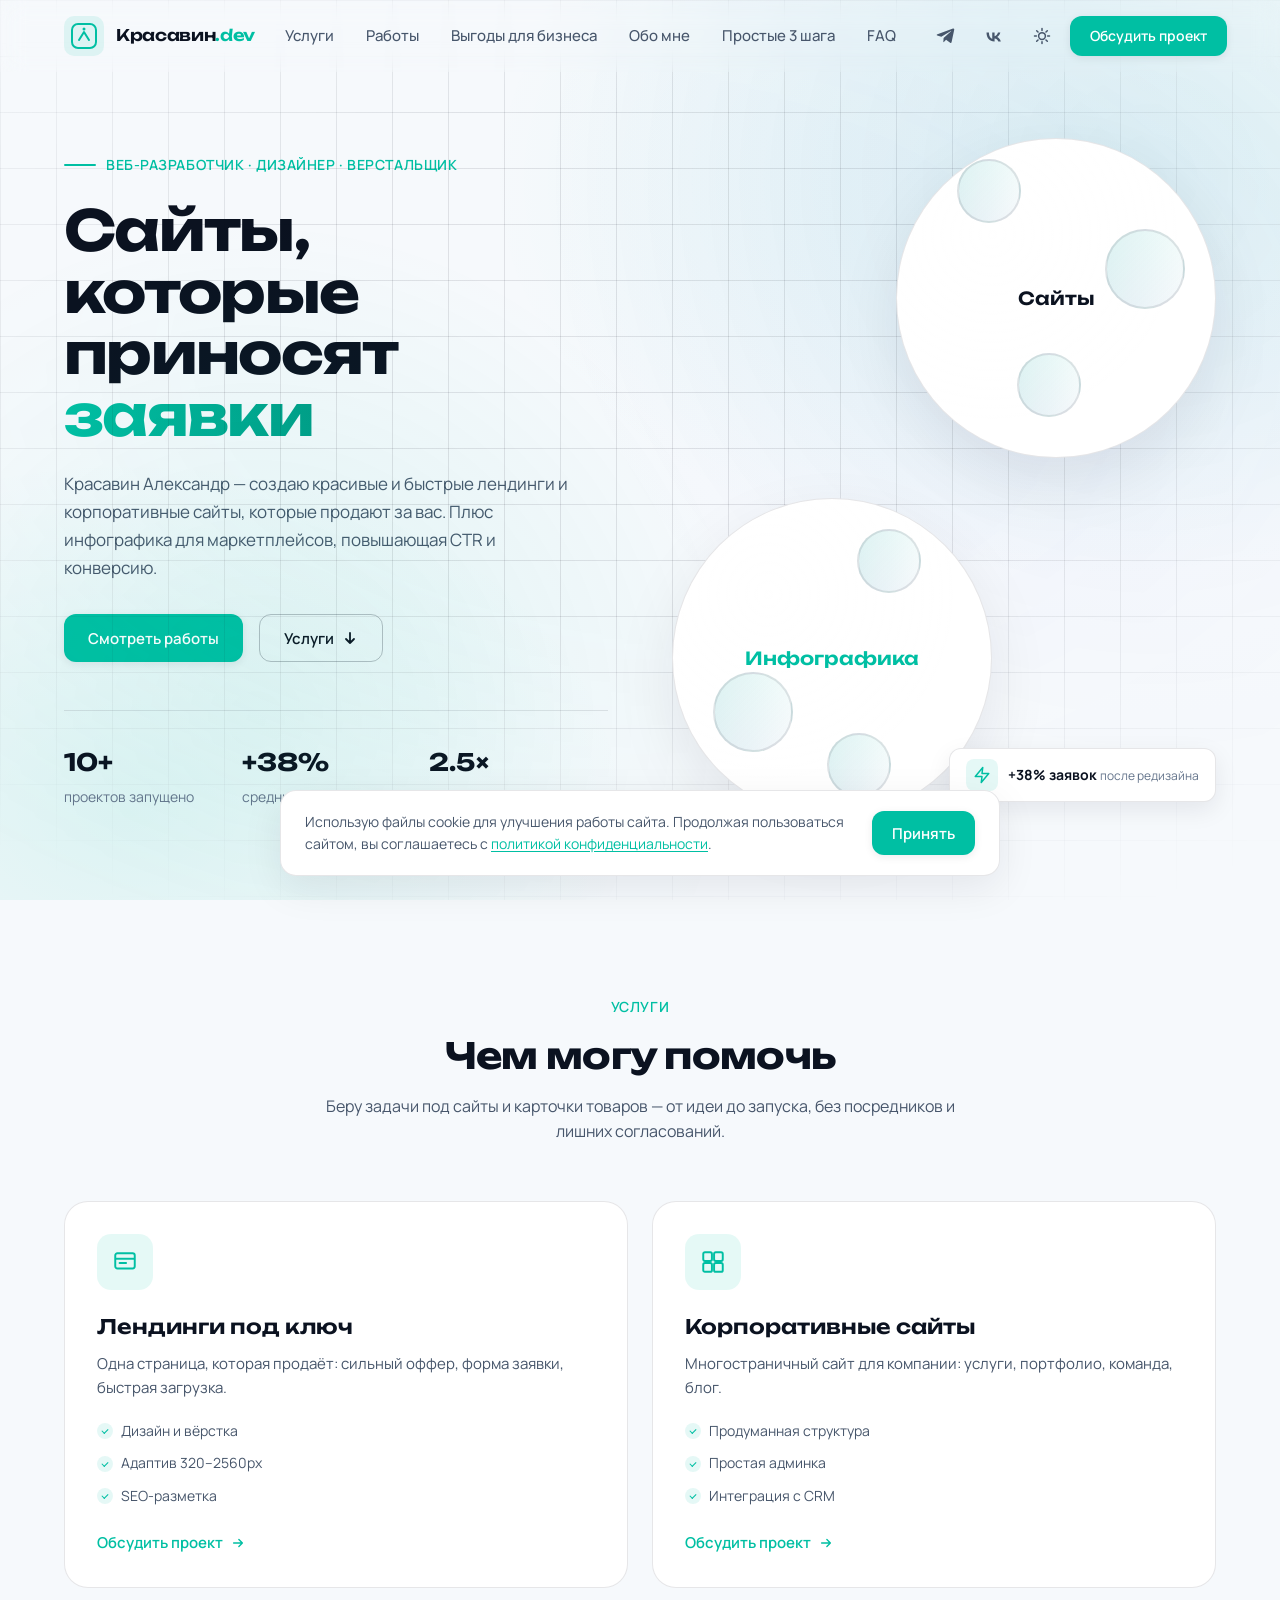
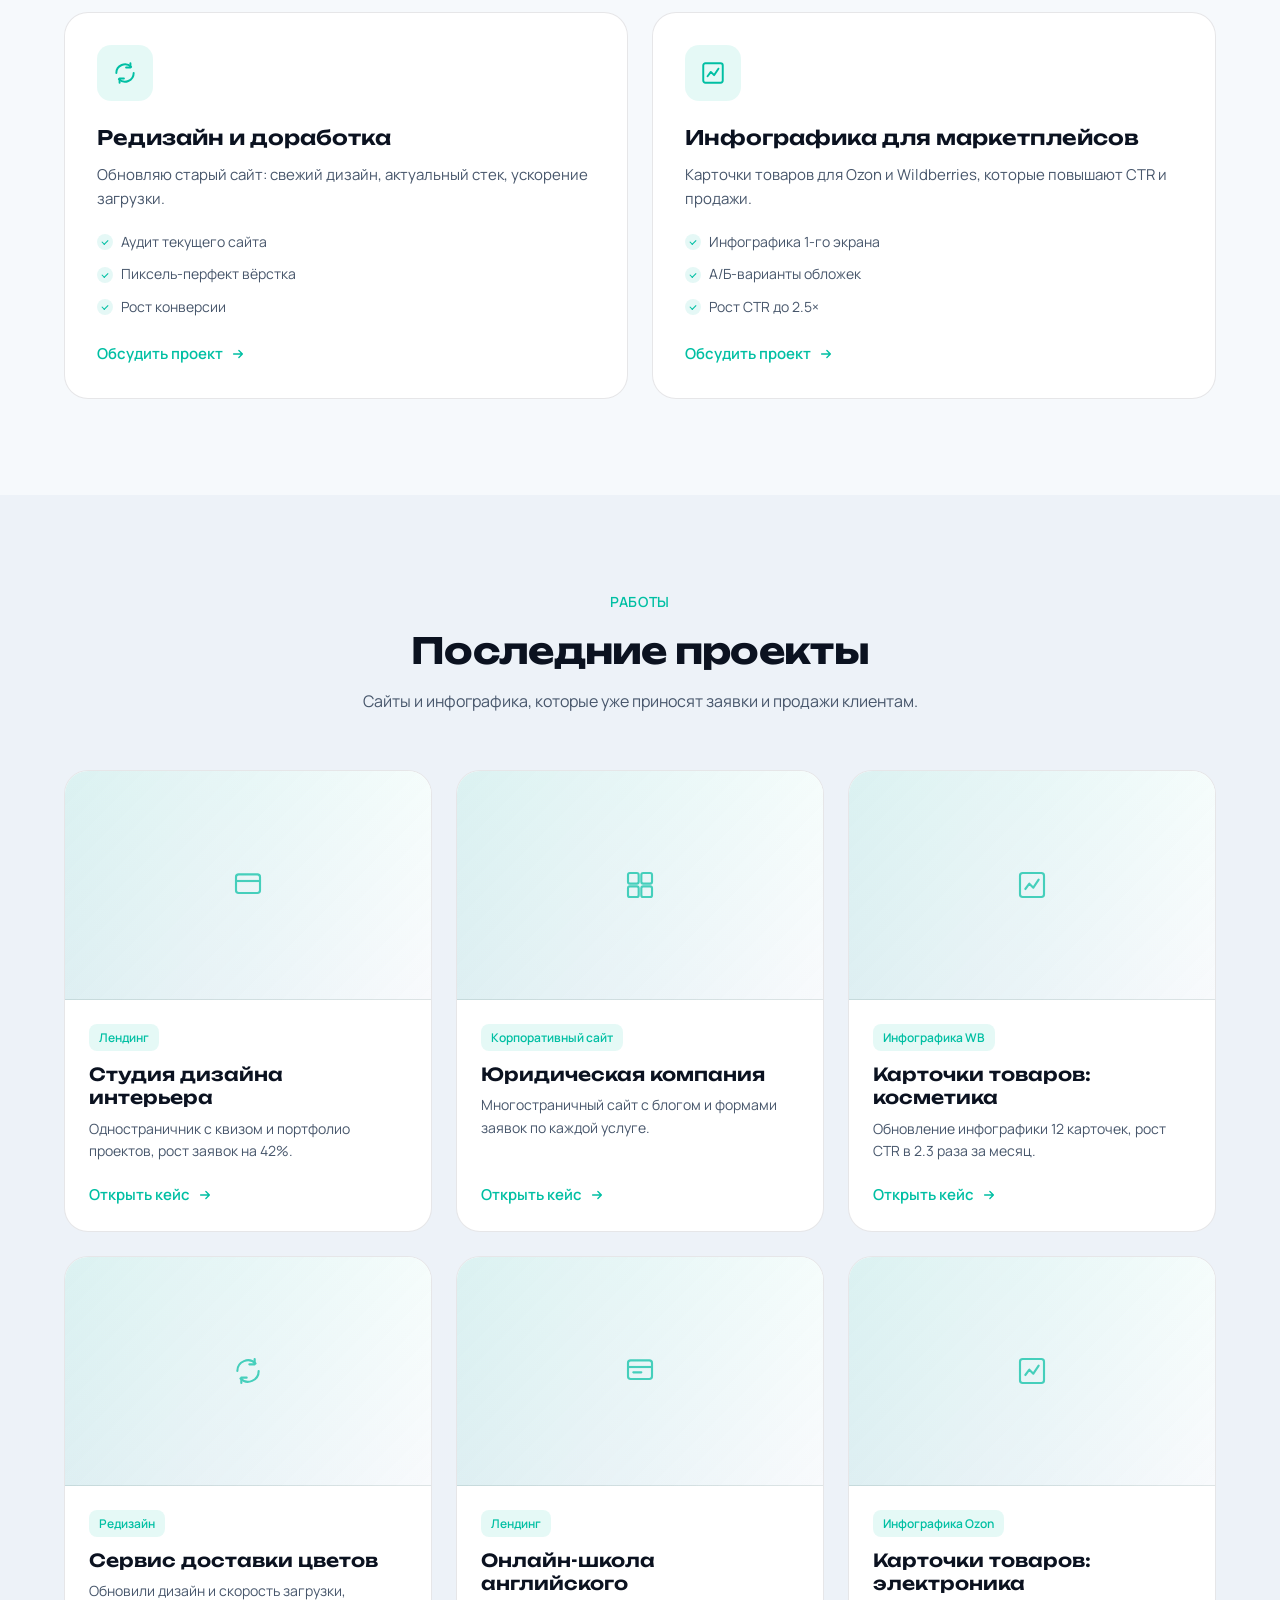
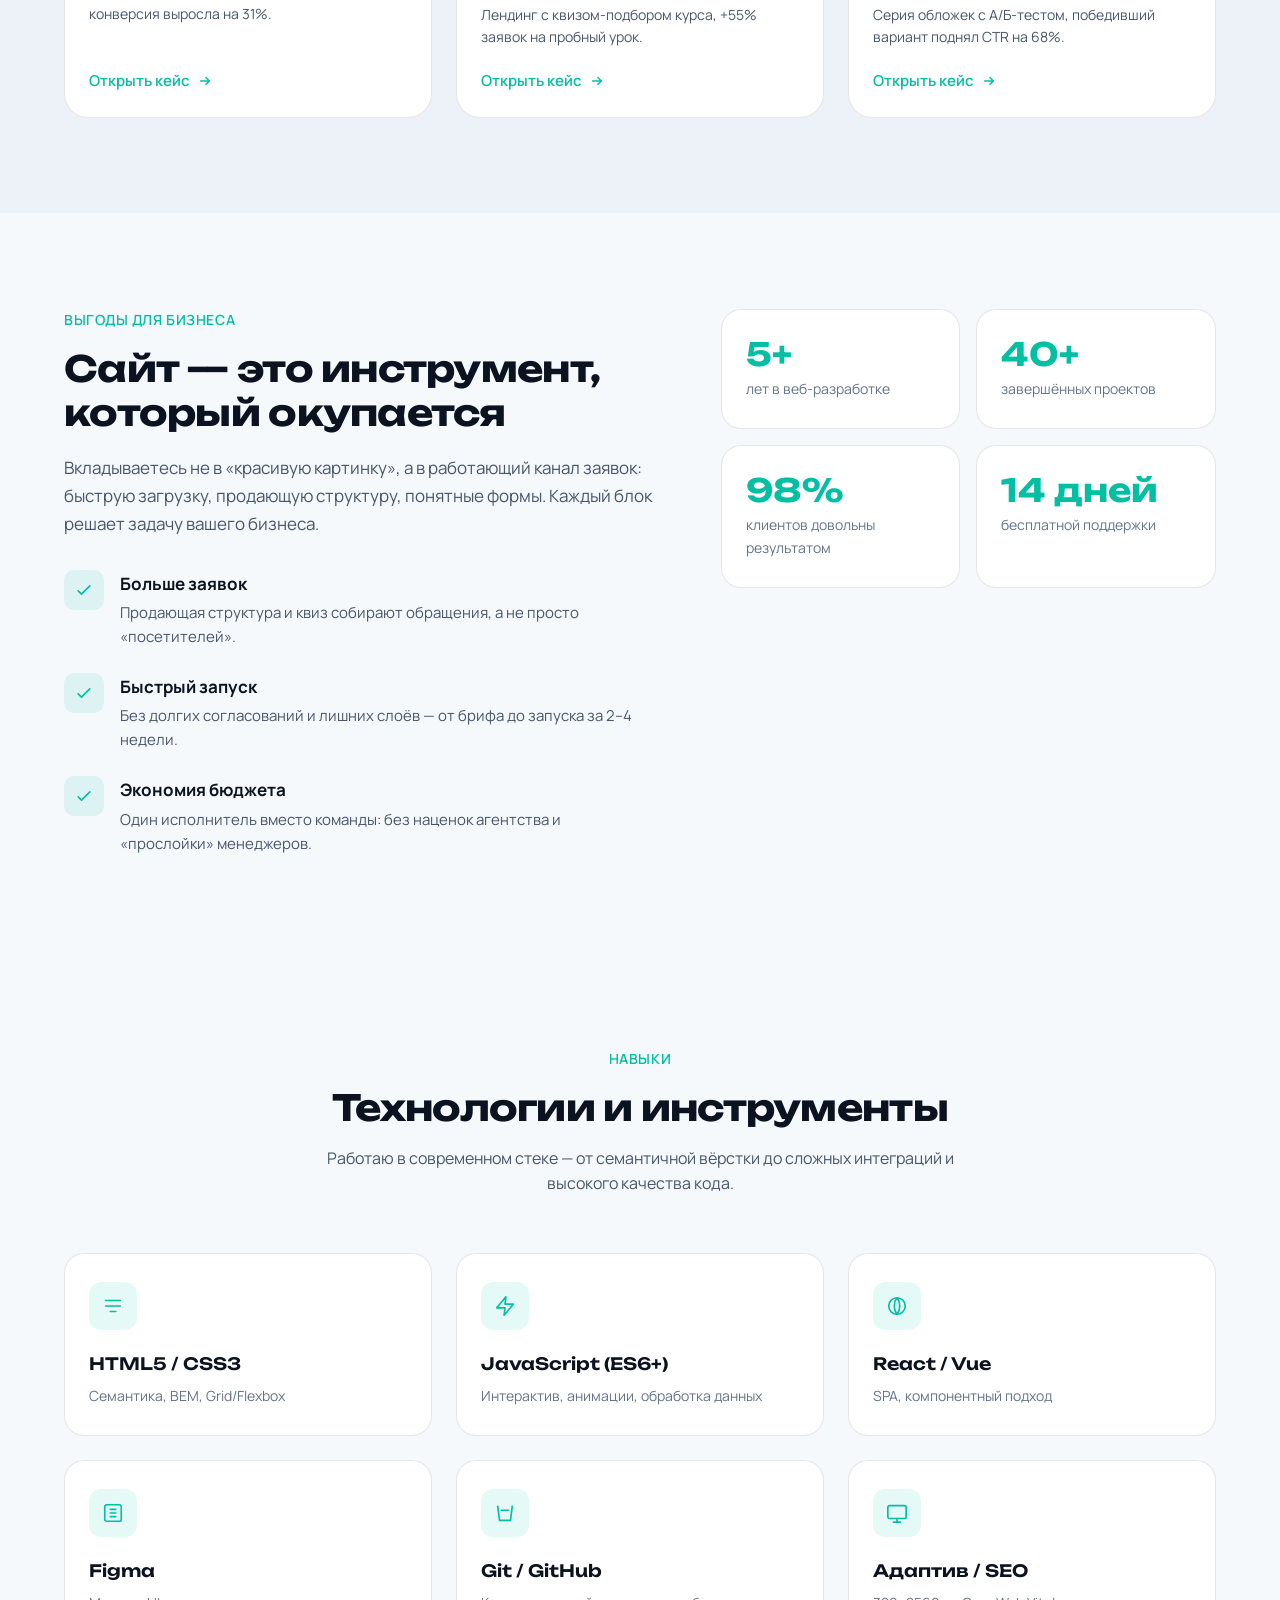
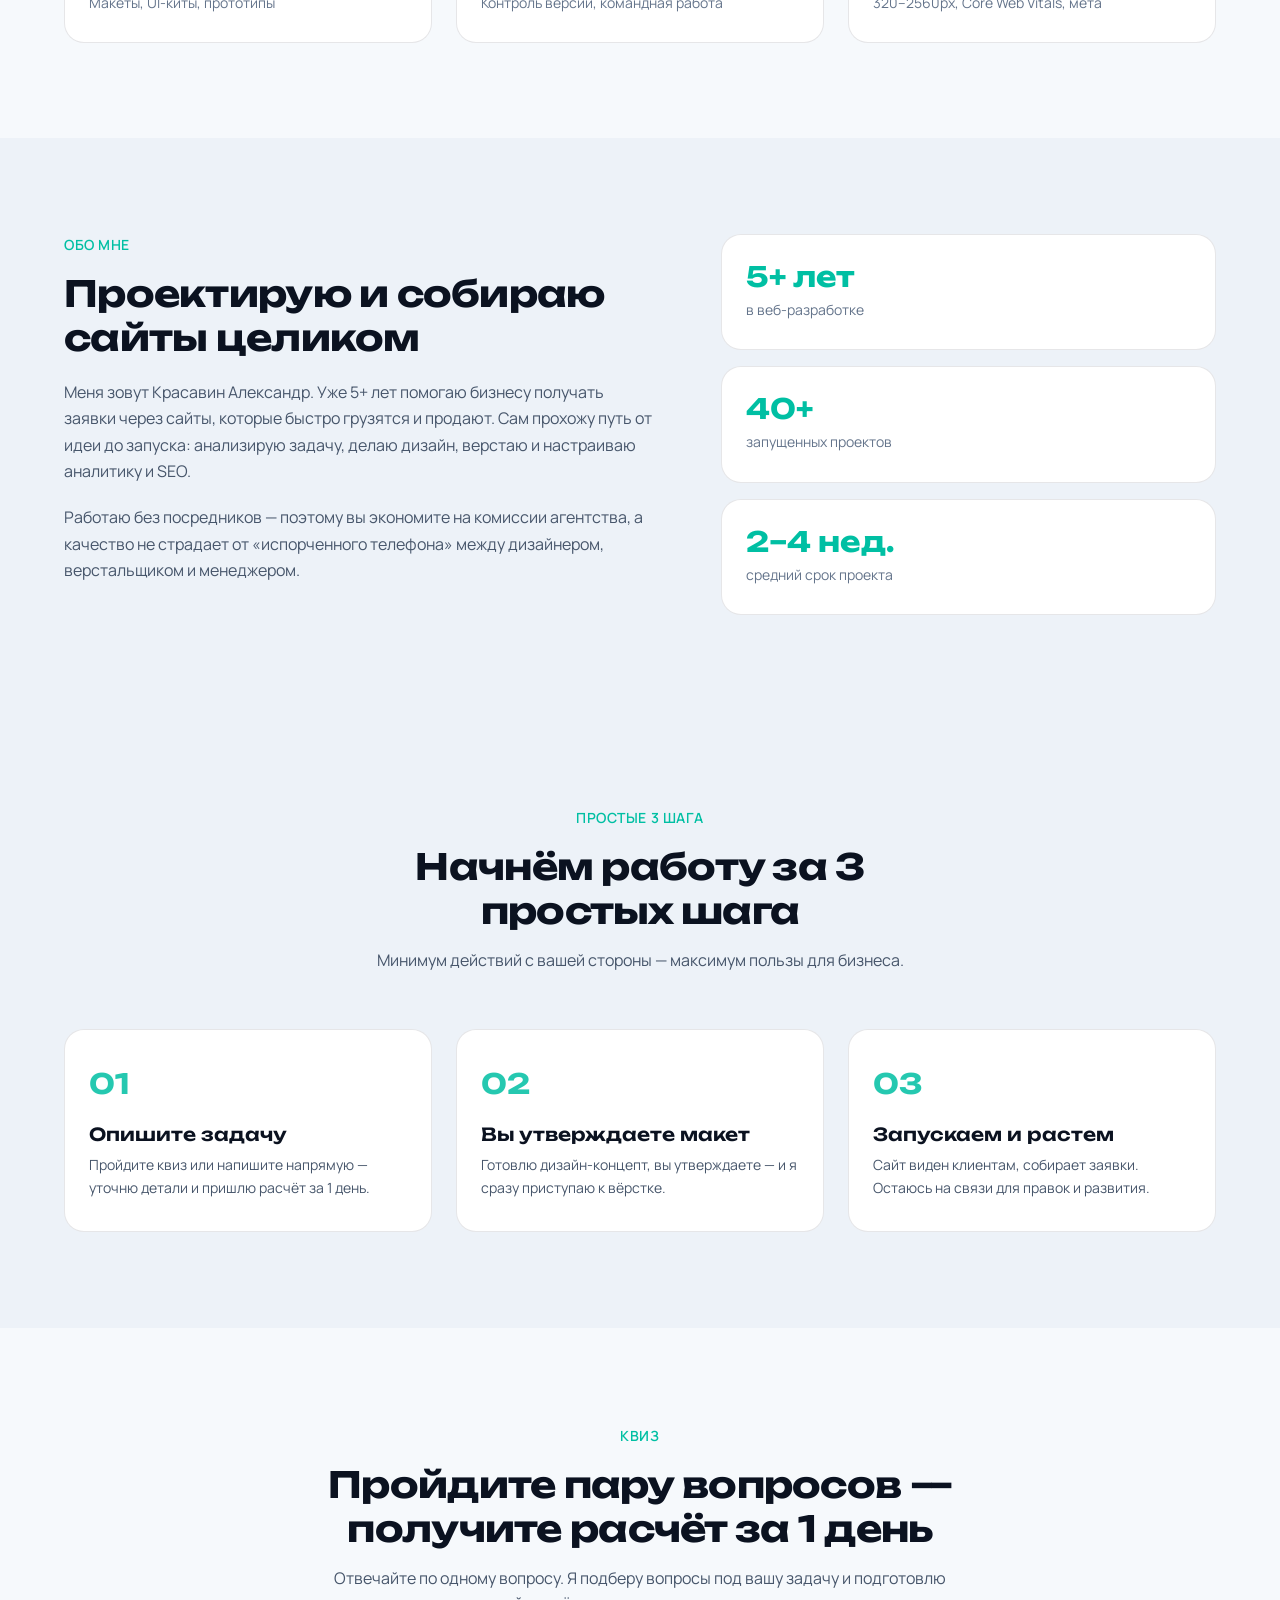
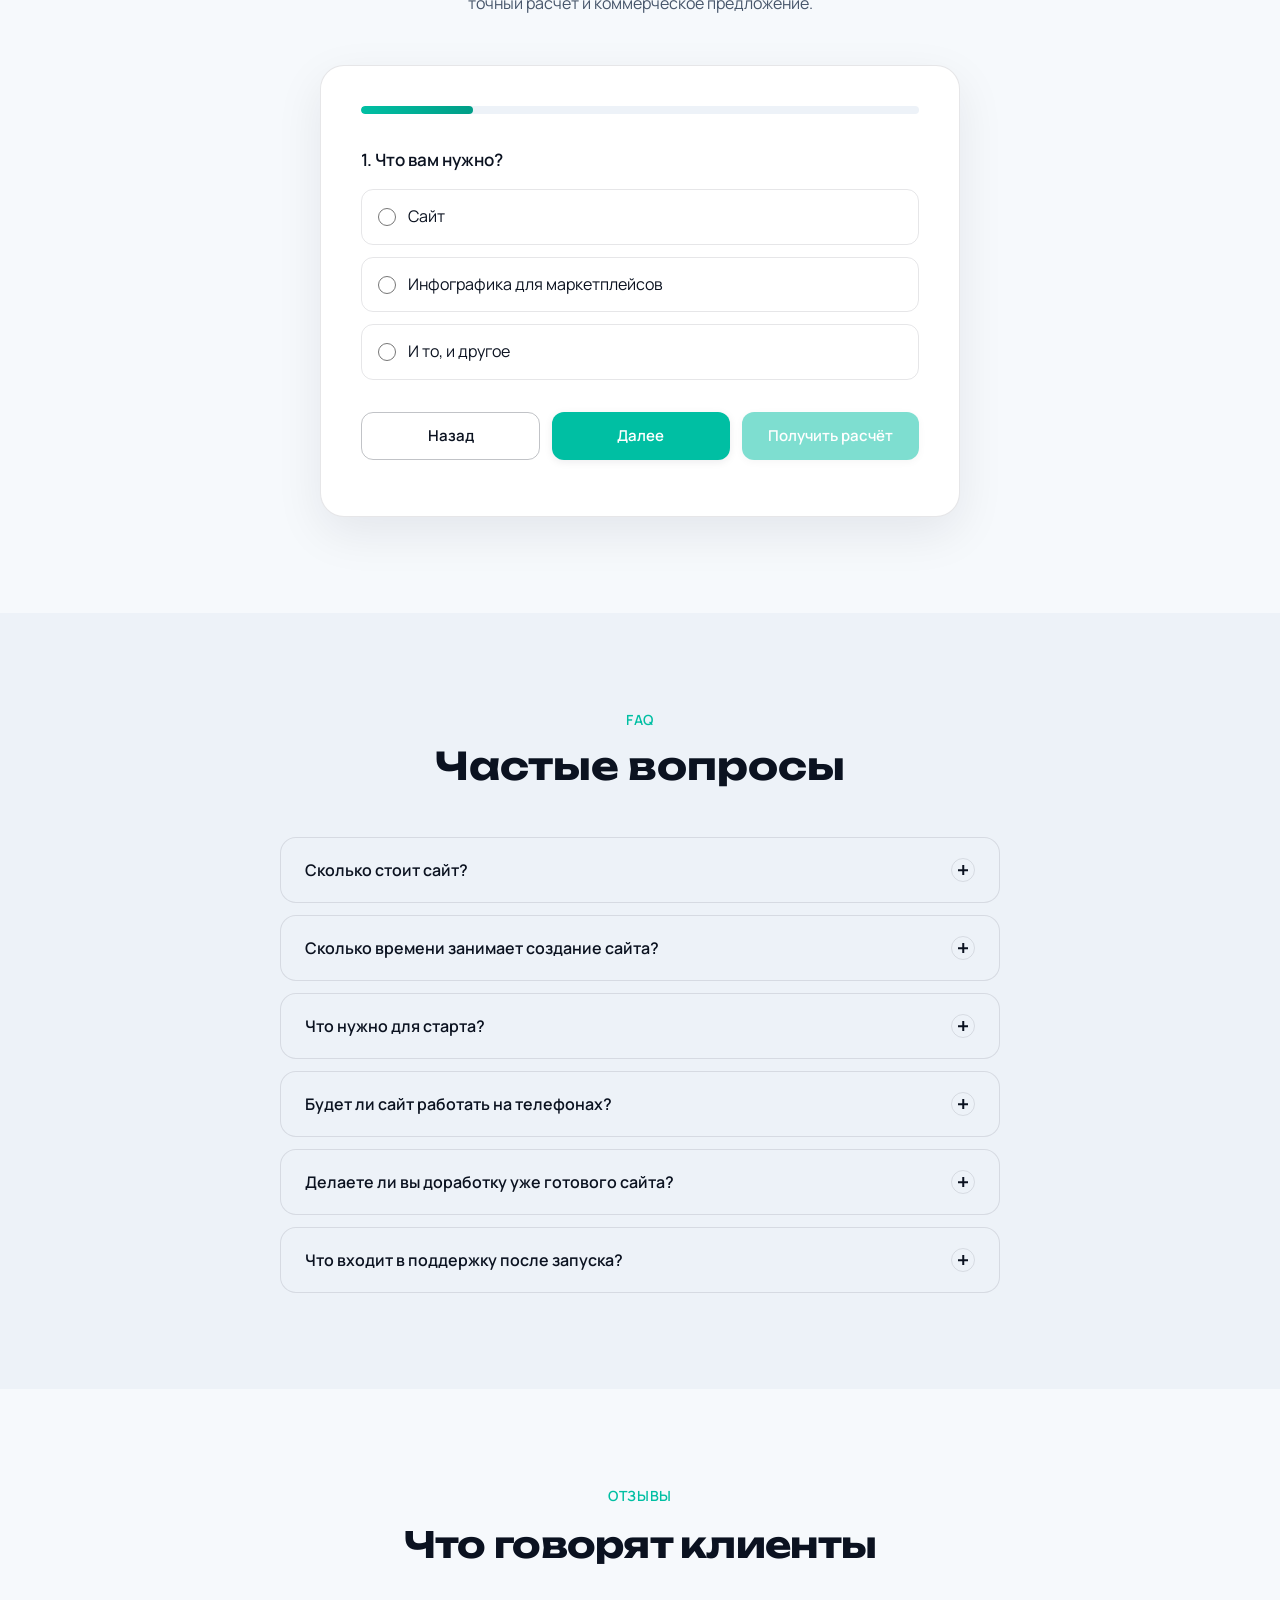
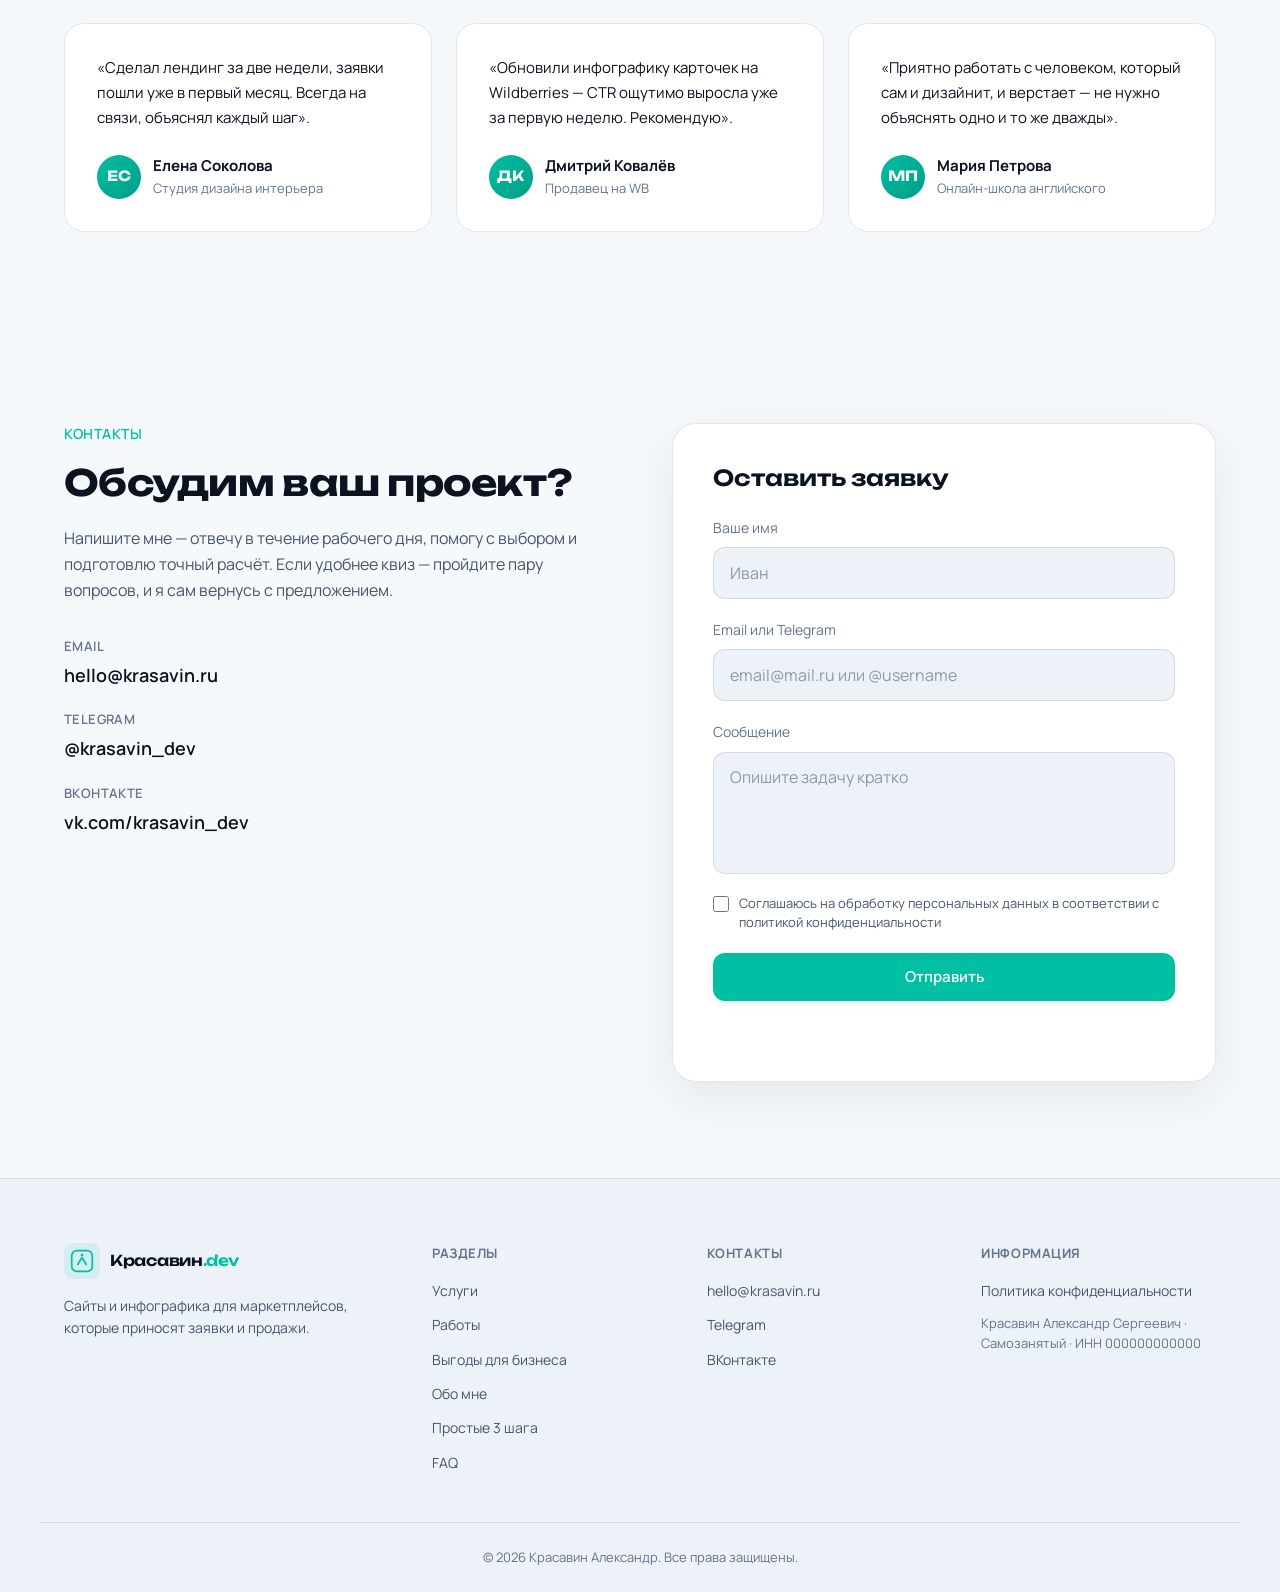
==== commit 80e3de2f: "vanilla: обновлены index.html, css, js; добавлены favicon, privacy, robots, sitemap; .gitignore расш" ====
--- a/vanilla/index.html
+++ b/vanilla/index.html
@@ -8,8 +8,8 @@
   <script>
     (function () {
       try {
-        var saved = localStorage.getItem('theme');
-        var system = window.matchMedia('(prefers-color-scheme: light)').matches ? 'light' : 'dark';
+        let saved = localStorage.getItem('theme');
+        let system = window.matchMedia('(prefers-color-scheme: light)').matches ? 'light' : 'dark';
         document.documentElement.setAttribute('data-theme', saved || system);
       } catch (e) {
         /* localStorage недоступен — оставляем тему из HTML (dark) */
@@ -25,6 +25,19 @@
   <meta property="og:type" content="website">
   <meta property="og:url" content="https://krasavin.ru/">
   <meta property="og:image" content="https://krasavin.ru/og-image.png">
+  <link rel="icon" href="favicon.svg" type="image/svg+xml">
+  <script type="application/ld+json">
+  {
+    "@context": "https://schema.org",
+    "@type": "Person",
+    "name": "Красавин Александр",
+    "jobTitle": "Веб-разработчик",
+    "url": "https://krasavin.ru/",
+    "email": "mailto:hello@krasavin.ru",
+    "image": "https://krasavin.ru/og-image.png",
+    "knowsAbout": ["Веб-разработка", "HTML", "CSS", "JavaScript", "React", "UX/UI", "Инфографика для маркетплейсов"]
+  }
+  </script>
   <link rel="preconnect" href="https://fonts.googleapis.com">
   <link rel="preconnect" href="https://fonts.gstatic.com" crossorigin>
   <link href="https://fonts.googleapis.com/css2?family=Unbounded:wght@500;600;700&family=Manrope:wght@400;500;600;700;800&display=swap" rel="stylesheet">
@@ -52,9 +65,10 @@
         <ul class="header__menu">
           <li class="header__item"><a href="#services" class="header__link">Услуги</a></li>
           <li class="header__item"><a href="#work" class="header__link">Работы</a></li>
-          <li class="header__item"><a href="#why" class="header__link">Почему я</a></li>
-          <li class="header__item"><a href="#process" class="header__link">Как я работаю</a></li>
-          <li class="header__item"><a href="#reviews" class="header__link">Отзывы</a></li>
+          <li class="header__item"><a href="#benefits" class="header__link">Выгоды для бизнеса</a></li>
+          <li class="header__item"><a href="#about" class="header__link">Обо мне</a></li>
+          <li class="header__item"><a href="#steps" class="header__link">Простые 3 шага</a></li>
+          <li class="header__item"><a href="#faq" class="header__link">FAQ</a></li>
         </ul>
       </nav>
 
@@ -87,7 +101,7 @@
           </span>
         </button>
 
-        <!-- CTA ведёт на квиз -->
+        <!-- CTA ведёт на квиз (ТЗ §4 п.2: CTA-кнопка «Связаться» → форма/квиз) -->
         <a href="#quiz" class="btn btn--primary header__cta">Обсудить проект</a>
 
         <!-- Бургер -->
@@ -175,104 +189,6 @@
             </div>
           </div>
         </div>
-      </div>
-    </section>
-
-    <!-- Квиз / CTA: собирает ТЗ (поэтапный, с прогресс-баром и ветвлением) -->
-    <section class="quiz" id="quiz">
-      <div class="container">
-        <div class="quiz__head">
-          <p class="quiz__subtitle">Квиз</p>
-          <h2 class="quiz__title">Пройдите пару вопросов — получите расчёт за 1 день</h2>
-          <p class="quiz__text">Отвечайте по одному вопросу. Я подберу вопросы под вашу задачу и подготовлю точный расчёт и коммерческое предложение.</p>
-        </div>
-        <form class="quiz__form" id="quizForm" novalidate>
-          <!-- Прогресс-бар -->
-          <div class="quiz__progress" role="progressbar" aria-label="Прогресс квиза" aria-valuemin="0" aria-valuemax="100" aria-valuenow="0">
-            <span class="quiz__progress-fill" id="quizProgressFill"></span>
-            <span class="quiz__progress-count" id="quizProgressCount">1 / 5</span>
-          </div>
-
-          <!-- Поле скрытой нумерации шага -->
-          <input type="hidden" id="quizCurrent" value="0">
-
-          <!-- Шаг 1: тип задачи -->
-          <div class="quiz__step" data-step="0">
-            <p class="quiz__question">1. Что вам нужно?</p>
-            <div class="quiz__options">
-              <label class="quiz__option"><input type="radio" name="need" value="site" data-next="1"> Сайт</label>
-              <label class="quiz__option"><input type="radio" name="need" value="infographic" data-next="2"> Инфографика для маркетплейсов</label>
-              <label class="quiz__option"><input type="radio" name="need" value="both" data-next="1"> И то, и другое</label>
-            </div>
-          </div>
-
-          <!-- Шаг 2: вопроосы по сайту (сайт / оба) -->
-          <div class="quiz__step" data-step="1" hidden>
-            <p class="quiz__question">2. У вас есть дизайн-макет?</p>
-            <div class="quiz__options">
-              <label class="quiz__option"><input type="radio" name="design" value="yes" data-next="3"> Да, есть</label>
-              <label class="quiz__option"><input type="radio" name="design" value="no" data-next="3"> Нет, нужен дизайн</label>
-            </div>
-          </div>
-
-          <!-- Шаг 3: тип инфографики (инфографика / оба) -->
-          <div class="quiz__step" data-step="2" hidden>
-            <p class="quiz__question">3. Для какой площадки инфографика?</p>
-            <div class="quiz__options">
-              <label class="quiz__option"><input type="radio" name="marketplace" value="ozon" data-next="4"> Озон</label>
-              <label class="quiz__option"><input type="radio" name="marketplace" value="wb" data-next="4"> Wildberries</label>
-              <label class="quiz__option"><input type="radio" name="marketplace" value="both" data-next="4"> Обе</label>
-              <label class="quiz__option"><input type="radio" name="marketplace" value="other" data-next="4"> Другая</label>
-            </div>
-          </div>
-
-          <!-- Шаг 4: тип проекта (сайт / оба) -->
-          <div class="quiz__step" data-step="3" hidden>
-            <p class="quiz__question">4. Какой проект вам нужен?</p>
-            <div class="quiz__options">
-              <label class="quiz__option"><input type="radio" name="project" value="landing" data-next="5"> Лендинг</label>
-              <label class="quiz__option"><input type="radio" name="project" value="corp" data-next="5"> Корпоративный сайт</label>
-              <label class="quiz__option"><input type="radio" name="project" value="shop" data-next="5"> Интернет-магазин</label>
-            </div>
-          </div>
-
-          <!-- Шаг 5: контакты -->
-          <div class="quiz__step" data-step="5" hidden>
-            <p class="quiz__question">5. Куда отправить расчёт?</p>
-            <div class="quiz__contact">
-              <label class="quiz__field">
-                <span class="quiz__label">Email</span>
-                <input type="email" name="email" class="quiz__input" placeholder="email@mail.ru" autocomplete="email">
-              </label>
-              <label class="quiz__field">
-                <span class="quiz__label">Telegram</span>
-                <input type="text" name="telegram" class="quiz__input" placeholder="@username" autocomplete="off">
-              </label>
-              <p class="quiz__hint">Заполните хотя бы одно поле — email или Telegram.</p>
-
-              <!-- Описание пожеланий (необязательное поле) -->
-              <label class="quiz__field quiz__field--textarea">
-                <span class="quiz__label">
-                  Опишите ваши пожелания
-                  <span class="quiz__label-optional">(необязательно)</span>
-                </span>
-                <textarea name="message" class="quiz__textarea" rows="4" maxlength="500" placeholder="Например: нужен лендинг под ключ, уже есть макет, интересует инфографика для WB..."></textarea>
-                <span class="quiz__textarea-counter" id="quizMessageCounter">0 / 500</span>
-              </label>
-            </div>
-            <label class="quiz__consent">
-              <input type="checkbox" name="consent" value="1">
-              <span>Соглашаюсь на обработку персональных данных в соответствии с политикой конфиденциальности</span>
-            </label>
-          </div>
-
-          <div class="quiz__controls">
-            <button type="button" class="btn btn--ghost quiz__back" id="quizBack" hidden>Назад</button>
-            <button type="button" class="btn btn--primary quiz__next" id="quizNext">Далее</button>
-            <button type="submit" class="btn btn--primary quiz__submit" id="quizSubmit" disabled>Получить расчёт</button>
-          </div>
-          <p class="quiz__note" id="quizStatus" aria-live="polite"></p>
-        </form>
       </div>
     </section>
 
@@ -558,15 +474,15 @@
       </div>
     </section>
 
-    <!-- Почему я: аргументы доверия -->
-    <section class="why" id="why" aria-labelledby="whyTitle">
+    <!-- Выгоды для бизнеса: зачем клиенту работать со мной -->
+    <section class="why" id="benefits" aria-labelledby="whyTitle">
       <div class="container why__inner">
         <div class="why__content">
-          <p class="why__subtitle">Почему я</p>
-          <h2 class="why__title" id="whyTitle">Работаю без посредников — и это выгодно вам</h2>
+          <p class="why__subtitle">Выгоды для бизнеса</p>
+          <h2 class="why__title" id="whyTitle">Сайт — это инструмент, который окупается</h2>
           <p class="why__text">
-            Я сам дизайню, верстаю и настраиваю сайты — без студий, менеджеров и переплаты за
-            «прослойку». Вы общаетесь напрямую с исполнителем на всех этапах.
+            Вкладываетесь не в «красивую картинку», а в работающий канал заявок: быструю загрузку,
+            продающую структуру, понятные формы. Каждый блок решает задачу вашего бизнеса.
           </p>
 
           <ul class="why__list">
@@ -577,8 +493,8 @@
                 </svg>
               </span>
               <div>
-                <h3 class="why__item-title">Прямая коммуникация</h3>
-                <p class="why__item-text">Без цепочки менеджеров — все вопросы решаем напрямую в переписке.</p>
+                <h3 class="why__item-title">Больше заявок</h3>
+                <p class="why__item-text">Продающая структура и квиз собирают обращения, а не просто «посетителей».</p>
               </div>
             </li>
             <li class="why__item">
@@ -588,8 +504,8 @@
                 </svg>
               </span>
               <div>
-                <h3 class="why__item-title">Фиксированные сроки</h3>
-                <p class="why__item-text">Согласовываю этапы и даты заранее, показываю прогресс на каждом шаге.</p>
+                <h3 class="why__item-title">Быстрый запуск</h3>
+                <p class="why__item-text">Без долгих согласований и лишних слоёв — от брифа до запуска за 2–4 недели.</p>
               </div>
             </li>
             <li class="why__item">
@@ -599,8 +515,8 @@
                 </svg>
               </span>
               <div>
-                <h3 class="why__item-title">Гарантия и поддержка</h3>
-                <p class="why__item-text">После запуска на связи: правки и мелкие доработки — бесплатно 14 дней.</p>
+                <h3 class="why__item-title">Экономия бюджета</h3>
+                <p class="why__item-text">Один исполнитель вместо команды: без наценок агентства и «прослойки» менеджеров.</p>
               </div>
             </li>
           </ul>
@@ -628,37 +544,302 @@
       </div>
     </section>
 
-    <!-- Как я работаю: этапы процесса -->
-    <section class="process" id="process" aria-labelledby="processTitle">
+    <!-- Навыки: стек и технологии -->
+    <section class="skills" id="skills" aria-labelledby="skillsTitle">
+      <div class="container">
+        <div class="skills__head">
+          <p class="skills__subtitle">Навыки</p>
+          <h2 class="skills__title" id="skillsTitle">Технологии и инструменты</h2>
+          <p class="skills__text">Работаю в современном стеке — от семантичной вёрстки до сложных интеграций и высокого качества кода.</p>
+        </div>
+
+        <ul class="skills__grid">
+          <li class="skills__item">
+            <span class="skills__icon" aria-hidden="true">
+              <svg width="22" height="22" viewBox="0 0 24 24" fill="none" xmlns="http://www.w3.org/2000/svg">
+                <path d="M4 6h16M4 12h16M9 18h6" stroke="currentColor" stroke-width="1.8" stroke-linecap="round"/>
+              </svg>
+            </span>
+            <span class="skills__name">HTML5 / CSS3</span>
+            <span class="skills__level">Семантика, BEM, Grid/Flexbox</span>
+          </li>
+          <li class="skills__item">
+            <span class="skills__icon" aria-hidden="true">
+              <svg width="22" height="22" viewBox="0 0 24 24" fill="none" xmlns="http://www.w3.org/2000/svg">
+                <path d="M13 2L3 14H12L11 22L21 10H12L13 2Z" stroke="currentColor" stroke-width="1.8" stroke-linejoin="round"/>
+              </svg>
+            </span>
+            <span class="skills__name">JavaScript (ES6+)</span>
+            <span class="skills__level">Интерактив, анимации, обработка данных</span>
+          </li>
+          <li class="skills__item">
+            <span class="skills__icon" aria-hidden="true">
+              <svg width="22" height="22" viewBox="0 0 24 24" fill="none" xmlns="http://www.w3.org/2000/svg">
+                <circle cx="12" cy="12" r="9" stroke="currentColor" stroke-width="1.8"/>
+                <path d="M12 3C8 8 8 16 12 21M12 3c4 5 4 13 0 18" stroke="currentColor" stroke-width="1.8"/>
+                <circle cx="3" cy="12" r="0.5" fill="currentColor"/><circle cx="21" cy="12" r="0.5" fill="currentColor"/>
+              </svg>
+            </span>
+            <span class="skills__name">React / Vue</span>
+            <span class="skills__level">SPA, компонентный подход</span>
+          </li>
+          <li class="skills__item">
+            <span class="skills__icon" aria-hidden="true">
+              <svg width="22" height="22" viewBox="0 0 24 24" fill="none" xmlns="http://www.w3.org/2000/svg">
+                <rect x="3" y="3" width="18" height="18" rx="2" stroke="currentColor" stroke-width="1.8"/>
+                <path d="M9 8h6M9 12h6M9 16h6" stroke="currentColor" stroke-width="1.8" stroke-linecap="round"/>
+              </svg>
+            </span>
+            <span class="skills__name">Figma</span>
+            <span class="skills__level">Макеты, UI-киты, прототипы</span>
+          </li>
+          <li class="skills__item">
+            <span class="skills__icon" aria-hidden="true">
+              <svg width="22" height="22" viewBox="0 0 24 24" fill="none" xmlns="http://www.w3.org/2000/svg">
+                <path d="M4 4l2 16h12l2-16" stroke="currentColor" stroke-width="1.8" stroke-linejoin="round"/>
+                <path d="M8 9h8" stroke="currentColor" stroke-width="1.8" stroke-linecap="round"/>
+              </svg>
+            </span>
+            <span class="skills__name">Git / GitHub</span>
+            <span class="skills__level">Контроль версий, командная работа</span>
+          </li>
+          <li class="skills__item">
+            <span class="skills__icon" aria-hidden="true">
+              <svg width="22" height="22" viewBox="0 0 24 24" fill="none" xmlns="http://www.w3.org/2000/svg">
+                <rect x="2" y="4" width="20" height="14" rx="2" stroke="currentColor" stroke-width="1.8"/>
+                <path d="M8 22h8M12 18v4" stroke="currentColor" stroke-width="1.8" stroke-linecap="round"/>
+              </svg>
+            </span>
+            <span class="skills__name">Адаптив / SEO</span>
+            <span class="skills__level">320–2560px, Core Web Vitals, мета</span>
+          </li>
+        </ul>
+      </div>
+    </section>
+
+    <!-- Обо мне: биография и факты -->
+    <section class="about" id="about" aria-labelledby="aboutTitle">
+      <div class="container about__inner">
+        <div class="about__content">
+          <p class="about__subtitle">Обо мне</p>
+          <h2 class="about__title" id="aboutTitle">Проектирую и собираю сайты целиком</h2>
+          <p class="about__text">
+            Меня зовут Красавин Александр. Уже 5+ лет помогаю бизнесу получать заявки через сайты,
+            которые быстро грузятся и продают. Сам прохожу путь от идеи до запуска: анализирую задачу,
+            делаю дизайн, верстаю и настраиваю аналитику и SEO.
+          </p>
+          <p class="about__text">
+            Работаю без посредников — поэтому вы экономите на комиссии агентства, а качество
+            не страдает от «испорченного телефона» между дизайнером, верстальщиком и менеджером.
+          </p>
+        </div>
+        <div class="about__facts">
+          <div class="about__fact">
+            <span class="about__fact-value">5+ лет</span>
+            <span class="about__fact-label">в веб-разработке</span>
+          </div>
+          <div class="about__fact">
+            <span class="about__fact-value">40+</span>
+            <span class="about__fact-label">запущенных проектов</span>
+          </div>
+          <div class="about__fact">
+            <span class="about__fact-value">2–4 нед.</span>
+            <span class="about__fact-label">средний срок проекта</span>
+          </div>
+        </div>
+      </div>
+    </section>
+
+    <!-- Простые 3 шага: как быстро начинается работа -->
+    <section class="process" id="steps" aria-labelledby="processTitle">
       <div class="container">
         <div class="process__head">
-          <p class="process__subtitle">Как я работаю</p>
-          <h2 class="process__title" id="processTitle">Понятный процесс от заявки до запуска</h2>
-          <p class="process__text">Каждый этап согласовываем до перехода к следующему — без сюрпризов и переделок.</p>
+          <p class="process__subtitle">Простые 3 шага</p>
+          <h2 class="process__title" id="processTitle">Начнём работу за 3 простых шага</h2>
+          <p class="process__text">Минимум действий с вашей стороны — максимум пользы для бизнеса.</p>
         </div>
 
         <ol class="process__list">
           <li class="process__step">
             <span class="process__step-num">01</span>
-            <h3 class="process__step-title">Бриф и расчёт</h3>
-            <p class="process__step-text">Проходите квиз или пишете напрямую — уточняю задачу и присылаю расчёт.</p>
+            <h3 class="process__step-title">Опишите задачу</h3>
+            <p class="process__step-text">Пройдите квиз или напишите напрямую — уточню детали и пришлю расчёт за 1 день.</p>
           </li>
           <li class="process__step">
             <span class="process__step-num">02</span>
-            <h3 class="process__step-title">Дизайн-концепт</h3>
-            <p class="process__step-text">Готовлю макет ключевых экранов, согласовываем стиль и структуру.</p>
+            <h3 class="process__step-title">Вы утверждаете макет</h3>
+            <p class="process__step-text">Готовлю дизайн-концепт, вы утверждаете — и я сразу приступаю к вёрстке.</p>
           </li>
           <li class="process__step">
             <span class="process__step-num">03</span>
-            <h3 class="process__step-title">Вёрстка и функционал</h3>
-            <p class="process__step-text">Собираю сайт: адаптив, анимации, формы — показываю промежуточные результаты.</p>
-          </li>
-          <li class="process__step">
-            <span class="process__step-num">04</span>
-            <h3 class="process__step-title">Запуск и поддержка</h3>
-            <p class="process__step-text">Тестируем, публикуем на хостинге, остаюсь на связи для правок.</p>
+            <h3 class="process__step-title">Запускаем и растем</h3>
+            <p class="process__step-text">Сайт виден клиентам, собирает заявки. Остаюсь на связи для правок и развития.</p>
           </li>
         </ol>
+      </div>
+    </section>
+
+    <!-- Квиз / CTA: собирает ТЗ (поэтапный, с прогресс-баром и ветвлением) -->
+    <section class="quiz" id="quiz">
+      <div class="container">
+        <div class="quiz__head">
+          <p class="quiz__subtitle">Квиз</p>
+          <h2 class="quiz__title">Пройдите пару вопросов — получите расчёт за 1 день</h2>
+          <p class="quiz__text">Отвечайте по одному вопросу. Я подберу вопросы под вашу задачу и подготовлю точный расчёт и коммерческое предложение.</p>
+        </div>
+        <form class="quiz__form" id="quizForm" novalidate>
+          <!-- Прогресс-бар -->
+          <div class="quiz__progress" role="progressbar" aria-label="Прогресс квиза" aria-valuemin="0" aria-valuemax="100" aria-valuenow="0">
+            <span class="quiz__progress-fill" id="quizProgressFill"></span>
+            <span class="quiz__progress-count" id="quizProgressCount">1 / 5</span>
+          </div>
+
+          <!-- Поле скрытой нумерации шага -->
+          <input type="hidden" id="quizCurrent" value="0">
+
+          <!-- Шаг 1: тип задачи -->
+          <div class="quiz__step" data-step="0">
+            <p class="quiz__question">1. Что вам нужно?</p>
+            <div class="quiz__options">
+              <label class="quiz__option"><input type="radio" name="need" value="site" data-next="1"> Сайт</label>
+              <label class="quiz__option"><input type="radio" name="need" value="infographic" data-next="2"> Инфографика для маркетплейсов</label>
+              <label class="quiz__option"><input type="radio" name="need" value="both" data-next="1"> И то, и другое</label>
+            </div>
+          </div>
+
+          <!-- Шаг 2: вопроосы по сайту (сайт / оба) -->
+          <div class="quiz__step" data-step="1" hidden>
+            <p class="quiz__question">2. У вас есть дизайн-макет?</p>
+            <div class="quiz__options">
+              <label class="quiz__option"><input type="radio" name="design" value="yes" data-next="3"> Да, есть</label>
+              <label class="quiz__option"><input type="radio" name="design" value="no" data-next="3"> Нет, нужен дизайн</label>
+            </div>
+          </div>
+
+          <!-- Шаг 3: тип инфографики (инфографика / оба) -->
+          <div class="quiz__step" data-step="2" hidden>
+            <p class="quiz__question">3. Для какой площадки инфографика?</p>
+            <div class="quiz__options">
+              <label class="quiz__option"><input type="radio" name="marketplace" value="ozon" data-next="4"> Озон</label>
+              <label class="quiz__option"><input type="radio" name="marketplace" value="wb" data-next="4"> Wildberries</label>
+              <label class="quiz__option"><input type="radio" name="marketplace" value="both" data-next="4"> Обе</label>
+              <label class="quiz__option"><input type="radio" name="marketplace" value="other" data-next="4"> Другая</label>
+            </div>
+          </div>
+
+          <!-- Шаг 4: тип проекта (сайт / оба) -->
+          <div class="quiz__step" data-step="3" hidden>
+            <p class="quiz__question">4. Какой проект вам нужен?</p>
+            <div class="quiz__options">
+              <label class="quiz__option"><input type="radio" name="project" value="landing" data-next="5"> Лендинг</label>
+              <label class="quiz__option"><input type="radio" name="project" value="corp" data-next="5"> Корпоративный сайт</label>
+              <label class="quiz__option"><input type="radio" name="project" value="shop" data-next="5"> Интернет-магазин</label>
+            </div>
+          </div>
+
+          <!-- Шаг 5: контакты -->
+          <div class="quiz__step" data-step="5" hidden>
+            <p class="quiz__question">5. Куда отправить расчёт?</p>
+            <div class="quiz__contact">
+              <label class="quiz__field">
+                <span class="quiz__label">Email</span>
+                <input type="email" name="email" class="quiz__input" placeholder="email@mail.ru" autocomplete="email">
+              </label>
+              <label class="quiz__field">
+                <span class="quiz__label">Telegram</span>
+                <input type="text" name="telegram" class="quiz__input" placeholder="@username" autocomplete="off">
+              </label>
+              <p class="quiz__hint">Заполните хотя бы одно поле — email или Telegram.</p>
+
+              <!-- Описание пожеланий (необязательное поле) -->
+              <label class="quiz__field quiz__field--textarea">
+                <span class="quiz__label">
+                  Опишите ваши пожелания
+                  <span class="quiz__label-optional">(необязательно)</span>
+                </span>
+                <textarea name="message" class="quiz__textarea" rows="4" maxlength="500" placeholder="Например: нужен лендинг под ключ, уже есть макет, интересует инфографика для WB..."></textarea>
+                <span class="quiz__textarea-counter" id="quizMessageCounter">0 / 500</span>
+              </label>
+            </div>
+            <label class="quiz__consent">
+              <input type="checkbox" name="consent" value="1">
+              <span>Соглашаюсь на обработку персональных данных в соответствии с политикой конфиденциальности</span>
+            </label>
+          </div>
+
+          <div class="quiz__controls">
+            <button type="button" class="btn btn--ghost quiz__back" id="quizBack" hidden>Назад</button>
+            <button type="button" class="btn btn--primary quiz__next" id="quizNext">Далее</button>
+            <button type="submit" class="btn btn--primary quiz__submit" id="quizSubmit" disabled>Получить расчёт</button>
+          </div>
+          <p class="quiz__note" id="quizStatus" aria-live="polite"></p>
+        </form>
+      </div>
+    </section>
+
+    <!-- Частые вопросы -->
+    <section class="faq" id="faq" aria-labelledby="faqTitle">
+      <div class="container">
+        <div class="faq__head">
+          <p class="faq__subtitle">FAQ</p>
+          <h2 class="faq__title" id="faqTitle">Частые вопросы</h2>
+        </div>
+        <div class="faq__list">
+          <div class="faq__item">
+            <button type="button" class="faq__question" aria-expanded="false">
+              <span>Сколько стоит сайт?</span>
+              <span class="faq__icon" aria-hidden="true"></span>
+            </button>
+            <div class="faq__answer">
+              <p>Стоимость зависит от задачи: лендинг — от 25 тыс. ₽, корпоративный сайт — от 45 тыс. ₽. Точную цену называю после брифа в квизе.</p>
+            </div>
+          </div>
+          <div class="faq__item">
+            <button type="button" class="faq__question" aria-expanded="false">
+              <span>Сколько времени занимает создание сайта?</span>
+              <span class="faq__icon" aria-hidden="true"></span>
+            </button>
+            <div class="faq__answer">
+              <p>Лендинг — от 5 до 10 рабочих дней, корпоративный сайт — от 2 до 4 недель. Сроки фиксируем в договоре и показываем прогресс на каждом этапе.</p>
+            </div>
+          </div>
+          <div class="faq__item">
+            <button type="button" class="faq__question" aria-expanded="false">
+              <span>Что нужно для старта?</span>
+              <span class="faq__icon" aria-hidden="true"></span>
+            </button>
+            <div class="faq__answer">
+              <p>Достаточно заполнить квиз и прислать материалы: тексты, логотип, примеры работ, которые нравятся. Если чего-то нет — помогу собрать.</p>
+            </div>
+          </div>
+          <div class="faq__item">
+            <button type="button" class="faq__question" aria-expanded="false">
+              <span>Будет ли сайт работать на телефонах?</span>
+              <span class="faq__icon" aria-hidden="true"></span>
+            </button>
+            <div class="faq__answer">
+              <p>Да, все сайты адаптирую под 320–2560px: мобильные, планшеты, десктоп. Проверяю вёрстку на реальных устройствах перед запуском.</p>
+            </div>
+          </div>
+          <div class="faq__item">
+            <button type="button" class="faq__question" aria-expanded="false">
+              <span>Делаете ли вы доработку уже готового сайта?</span>
+              <span class="faq__icon" aria-hidden="true"></span>
+            </button>
+            <div class="faq__answer">
+              <p>Да, беру на редизайн и доработку существующие сайты: обновляю дизайн, ускоряю загрузку, добавляю формы и интеграции с CRM.</p>
+            </div>
+          </div>
+          <div class="faq__item">
+            <button type="button" class="faq__question" aria-expanded="false">
+              <span>Что входит в поддержку после запуска?</span>
+              <span class="faq__icon" aria-hidden="true"></span>
+            </button>
+            <div class="faq__answer">
+              <p>14 дней бесплатно: правки по мелочам, консультации и гарантийное устранение багов. Дальше — по договору поддержки, на удобных условиях.</p>
+            </div>
+          </div>
+        </div>
       </div>
     </section>
 
@@ -702,6 +883,61 @@
             </div>
           </article>
         </div>
+      </div>
+    </section>
+
+    <!-- Контакты: прямая форма заявки -->
+    <section class="contacts" id="contacts" aria-labelledby="contactsTitle">
+      <div class="container contacts__inner">
+        <div class="contacts__info">
+          <p class="contacts__subtitle">Контакты</p>
+          <h2 class="contacts__title" id="contactsTitle">Обсудим ваш проект?</h2>
+          <p class="contacts__text">
+            Напишите мне — отвечу в течение рабочего дня, помогу с выбором и подготовлю точный расчёт.
+            Если удобнее квиз — пройдите пару вопросов, и я сам вернусь с предложением.
+          </p>
+          <ul class="contacts__list">
+            <li class="contacts__item">
+              <span class="contacts__item-label">Email</span>
+              <a href="mailto:hello@krasavin.ru" class="contacts__link">hello@krasavin.ru</a>
+            </li>
+            <li class="contacts__item">
+              <span class="contacts__item-label">Telegram</span>
+              <a href="https://t.me/" class="contacts__link" target="_blank" rel="noopener">@krasavin_dev</a>
+            </li>
+            <li class="contacts__item">
+              <span class="contacts__item-label">ВКонтакте</span>
+              <a href="https://vk.com/" class="contacts__link" target="_blank" rel="noopener">vk.com/krasavin_dev</a>
+            </li>
+          </ul>
+        </div>
+
+        <!-- Форма прямой заявки (с honeypot-полем) -->
+        <form class="contacts__form" id="contactForm" novalidate>
+          <h3 class="contacts__form-title">Оставить заявку</h3>
+          <label class="contacts__field">
+            <span class="contacts__label">Ваше имя</span>
+            <input type="text" name="name" class="contacts__input" placeholder="Иван" required autocomplete="name">
+          </label>
+          <label class="contacts__field">
+            <span class="contacts__label">Email или Telegram</span>
+            <input type="text" name="contact" class="contacts__input" placeholder="email@mail.ru или @username" required autocomplete="off">
+          </label>
+          <label class="contacts__field">
+            <span class="contacts__label">Сообщение</span>
+            <textarea name="message" class="contacts__textarea" rows="4" placeholder="Опишите задачу кратко"></textarea>
+          </label>
+
+          <!-- Honeypot: скрытое поле-ловушка против спам-ботов (правило 9.4) -->
+          <input type="text" name="website" class="contacts__honeypot" tabindex="-1" autocomplete="off" aria-hidden="true">
+
+          <label class="contacts__consent">
+            <input type="checkbox" name="consent" value="1" required>
+            <span>Соглашаюсь на обработку персональных данных в соответствии с политикой конфиденциальности</span>
+          </label>
+          <button type="submit" class="btn btn--primary contacts__submit">Отправить</button>
+          <p class="contacts__note" id="contactStatus" aria-live="polite"></p>
+        </form>
       </div>
     </section>
   </main>
@@ -727,9 +963,10 @@
         <span class="footer__nav-title">Разделы</span>
         <a href="#services" class="footer__link">Услуги</a>
         <a href="#work" class="footer__link">Работы</a>
-        <a href="#why" class="footer__link">Почему я</a>
-        <a href="#process" class="footer__link">Как я работаю</a>
-        <a href="#reviews" class="footer__link">Отзывы</a>
+        <a href="#benefits" class="footer__link">Выгоды для бизнеса</a>
+        <a href="#about" class="footer__link">Обо мне</a>
+        <a href="#steps" class="footer__link">Простые 3 шага</a>
+        <a href="#faq" class="footer__link">FAQ</a>
       </nav>
 
       <div class="footer__contacts">
@@ -750,6 +987,43 @@
       <p class="footer__copy">© <span id="footerYear">2026</span> Красавин Александр. Все права защищены.</p>
     </div>
   </footer>
+
+  <!-- Модальное окно с формой заявки -->
+  <div class="modal" id="modal" role="dialog" aria-modal="true" aria-labelledby="modalTitle" aria-hidden="true" hidden>
+    <div class="modal__overlay" data-modal-close></div>
+    <div class="modal__dialog" role="document">
+      <button type="button" class="modal__close" data-modal-close aria-label="Закрыть окно">
+        <svg width="20" height="20" viewBox="0 0 20 20" fill="none" xmlns="http://www.w3.org/2000/svg" aria-hidden="true">
+          <path d="M5 5l10 10M15 5L5 15" stroke="currentColor" stroke-width="2" stroke-linecap="round"/>
+        </svg>
+      </button>
+      <div class="modal__content">
+        <h3 class="modal__title" id="modalTitle">Обсудить проект</h3>
+        <p class="modal__text">Оставьте контакты — свяжусь в течение рабочего дня с расчётом.</p>
+
+        <form class="modal__form" id="modalForm" novalidate>
+          <label class="modal__field">
+            <span class="modal__label">Ваше имя</span>
+            <input type="text" name="name" class="modal__input" placeholder="Иван" required autocomplete="name">
+          </label>
+          <label class="modal__field">
+            <span class="modal__label">Email или Telegram</span>
+            <input type="text" name="contact" class="modal__input" placeholder="email@mail.ru или @username" required autocomplete="off">
+          </label>
+
+          <!-- Honeypot: скрытое поле-ловушка против спам-ботов (правило 9.4) -->
+          <input type="text" name="website" class="modal__honeypot" tabindex="-1" autocomplete="off" aria-hidden="true">
+
+          <label class="modal__consent">
+            <input type="checkbox" name="consent" value="1" required>
+            <span>Соглашаюсь на обработку персональных данных в соответствии с политикой конфиденциальности</span>
+          </label>
+          <button type="submit" class="btn btn--primary modal__submit">Отправить</button>
+          <p class="modal__note" id="modalStatus" aria-live="polite"></p>
+        </form>
+      </div>
+    </div>
+  </div>
 
   <!-- Куки-баннер -->
   <div class="cookie" id="cookieBanner" role="dialog" aria-live="polite" aria-label="Уведомление об использовании cookie" hidden>
--- a/vanilla/css/style.css
+++ b/vanilla/css/style.css
@@ -253,6 +253,7 @@
   font-size: 15px;
   font-weight: 500;
   color: var(--text-secondary, var(--text-muted));
+  white-space: nowrap; /* пункты меню не должны переноситься (задача 3) */
   transition: color 0.2s ease, background-color 0.2s ease;
 }
 
@@ -649,7 +650,7 @@
 /* --- Секция "Квиз" (собирает ТЗ) --- */
 .quiz {
   padding: 96px 0;
-  background-color: var(--bg-secondary);
+  background-color: var(--bg-primary);
 }
 
 .quiz__head {
@@ -1328,7 +1329,7 @@
 
 .process__list {
   display: grid;
-  grid-template-columns: repeat(4, 1fr);
+  grid-template-columns: repeat(3, 1fr);
   gap: 24px;
 }
 
@@ -1369,6 +1370,498 @@
   font-size: 14px;
   line-height: 1.6;
   color: var(--text-secondary);
+}
+
+/* --- Секция "Навыки" --- */
+.skills {
+  padding: 96px 0;
+  background-color: var(--bg-primary);
+}
+
+.skills__head {
+  max-width: 640px;
+  margin: 0 auto 56px;
+  text-align: center;
+}
+
+.skills__subtitle {
+  font-size: 14px;
+  font-weight: 600;
+  letter-spacing: 0.04em;
+  text-transform: uppercase;
+  color: var(--accent);
+  margin-bottom: 16px;
+}
+
+.skills__title {
+  font-family: "Unbounded", sans-serif;
+  font-size: 36px;
+  font-weight: 700;
+  line-height: 1.2;
+  letter-spacing: -0.02em;
+  margin-bottom: 16px;
+}
+
+.skills__text {
+  font-size: 16px;
+  color: var(--text-secondary);
+}
+
+/* Сетка навыков: карточки-плитки */
+.skills__grid {
+  display: grid;
+  grid-template-columns: repeat(3, 1fr);
+  gap: 24px;
+}
+
+.skills__item {
+  display: flex;
+  flex-direction: column;
+  align-items: flex-start;
+  padding: 28px 24px;
+  background-color: var(--bg-card);
+  border: 1px solid var(--border-color);
+  border-radius: 20px;
+  transition: transform 0.3s ease, border-color 0.3s ease, box-shadow 0.3s ease;
+}
+
+.skills__item:hover {
+  transform: translateY(-4px);
+  border-color: var(--accent);
+  box-shadow: 0 12px 32px var(--shadow-color);
+}
+
+.skills__icon {
+  display: inline-flex;
+  align-items: center;
+  justify-content: center;
+  width: 48px;
+  height: 48px;
+  margin-bottom: 20px;
+  border-radius: 12px;
+  background-color: var(--accent-soft);
+  color: var(--accent);
+}
+
+.skills__name {
+  font-family: "Unbounded", sans-serif;
+  font-size: 17px;
+  font-weight: 600;
+  color: var(--text-primary);
+  margin-bottom: 8px;
+}
+
+.skills__level {
+  font-size: 14px;
+  line-height: 1.55;
+  color: var(--text-muted);
+}
+
+/* --- Секция "Обо мне" --- */
+.about {
+  padding: 96px 0;
+  background-color: var(--bg-secondary);
+}
+
+.about__inner {
+  display: grid;
+  grid-template-columns: 1.2fr 1fr;
+  gap: 64px;
+  align-items: start;
+}
+
+.about__subtitle {
+  font-size: 14px;
+  font-weight: 600;
+  letter-spacing: 0.04em;
+  text-transform: uppercase;
+  color: var(--accent);
+  margin-bottom: 16px;
+}
+
+.about__title {
+  font-family: "Unbounded", sans-serif;
+  font-size: 36px;
+  font-weight: 700;
+  line-height: 1.2;
+  letter-spacing: -0.02em;
+  margin-bottom: 20px;
+}
+
+.about__text {
+  font-size: 16px;
+  line-height: 1.65;
+  color: var(--text-secondary);
+  margin-bottom: 20px;
+}
+
+.about__text:last-child {
+  margin-bottom: 0;
+}
+
+/* Цифры-факты */
+.about__facts {
+  display: flex;
+  flex-direction: column;
+  gap: 16px;
+}
+
+.about__fact {
+  display: flex;
+  flex-direction: column;
+  gap: 8px;
+  padding: 28px 24px;
+  background-color: var(--bg-card);
+  border: 1px solid var(--border-color);
+  border-radius: 20px;
+  transition: border-color 0.3s ease, box-shadow 0.3s ease;
+}
+
+.about__fact:hover {
+  border-color: var(--accent);
+  box-shadow: 0 12px 32px var(--shadow-color);
+}
+
+.about__fact-value {
+  font-family: "Unbounded", sans-serif;
+  font-size: 28px;
+  font-weight: 700;
+  color: var(--accent);
+  line-height: 1;
+}
+
+.about__fact-label {
+  font-size: 14px;
+  color: var(--text-muted);
+}
+
+/* --- Секция "Контакты" --- */
+.contacts {
+  padding: 96px 0;
+  background-color: var(--bg-primary);
+}
+
+.contacts__inner {
+  display: grid;
+  grid-template-columns: 1fr 1fr;
+  gap: 64px;
+  align-items: start;
+}
+
+.contacts__subtitle {
+  font-size: 14px;
+  font-weight: 600;
+  letter-spacing: 0.04em;
+  text-transform: uppercase;
+  color: var(--accent);
+  margin-bottom: 16px;
+}
+
+.contacts__title {
+  font-family: "Unbounded", sans-serif;
+  font-size: 36px;
+  font-weight: 700;
+  line-height: 1.2;
+  letter-spacing: -0.02em;
+  margin-bottom: 20px;
+  color: var(--text-primary);
+}
+
+.contacts__text {
+  font-size: 16px;
+  line-height: 1.65;
+  color: var(--text-secondary);
+  margin-bottom: 32px;
+}
+
+.contacts__list {
+  display: flex;
+  flex-direction: column;
+  gap: 20px;
+}
+
+.contacts__item {
+  display: flex;
+  flex-direction: column;
+  gap: 4px;
+}
+
+.contacts__item-label {
+  font-size: 13px;
+  font-weight: 600;
+  letter-spacing: 0.03em;
+  text-transform: uppercase;
+  color: var(--text-muted);
+}
+
+.contacts__link {
+  font-size: 18px;
+  font-weight: 600;
+  color: var(--text-primary);
+  transition: color 0.2s ease;
+}
+
+.contacts__link:hover {
+  color: var(--accent);
+}
+
+/* Форма заявки */
+.contacts__form {
+  display: flex;
+  flex-direction: column;
+  gap: 20px;
+  padding: 40px;
+  background-color: var(--bg-card);
+  border: 1px solid var(--border-color);
+  border-radius: 24px;
+  box-shadow: 0 16px 48px var(--shadow-color);
+}
+
+.contacts__form-title {
+  font-family: "Unbounded", sans-serif;
+  font-size: 22px;
+  font-weight: 600;
+  line-height: 1.3;
+  color: var(--text-primary);
+  margin-bottom: 4px;
+}
+
+.contacts__field {
+  display: block;
+}
+
+.contacts__label {
+  display: block;
+  font-size: 14px;
+  color: var(--text-muted);
+  margin-bottom: 8px;
+}
+
+.contacts__input,
+.contacts__textarea {
+  width: 100%;
+  padding: 0 16px;
+  background-color: var(--bg-secondary);
+  border: 1px solid var(--border-color);
+  border-radius: 12px;
+  color: var(--text-primary);
+  font-family: inherit;
+  font-size: 16px;
+  transition: border-color 0.25s ease;
+}
+
+.contacts__input {
+  height: 52px;
+}
+
+.contacts__textarea {
+  display: block;
+  min-height: 120px;
+  padding: 12px 16px;
+  line-height: 1.5;
+  resize: none;
+}
+
+.contacts__input:focus,
+.contacts__textarea:focus {
+  outline: none;
+  border-color: var(--accent);
+}
+
+.contacts__input::placeholder,
+.contacts__textarea::placeholder {
+  color: var(--text-muted);
+  opacity: 0.7;
+}
+
+/* Согласие ПДн */
+.contacts__consent {
+  display: flex;
+  align-items: flex-start;
+  gap: 10px;
+  cursor: pointer;
+  font-size: 13px;
+  line-height: 1.5;
+  color: var(--text-secondary);
+}
+
+.contacts__consent input {
+  accent-color: var(--accent);
+  width: 16px;
+  height: 16px;
+  flex-shrink: 0;
+  margin-top: 2px;
+}
+
+.contacts__submit {
+  width: 100%;
+}
+
+.contacts__note {
+  min-height: 20px;
+  font-size: 14px;
+  color: var(--accent);
+  text-align: center;
+}
+
+.contacts__note.is-error {
+  color: #EF4444;
+}
+
+/* --- Honeypot-поля (скрытая ловушка против спам-ботов, правило 9.4) --- */
+.contacts__honeypot,
+.modal__honeypot {
+  position: absolute;
+  left: -9999px;
+  top: -9999px;
+  width: 1px;
+  height: 1px;
+  opacity: 0;
+  pointer-events: none;
+}
+
+/* --- Модальное окно --- */
+.modal {
+  position: fixed;
+  inset: 0;
+  z-index: 200;
+  display: flex;
+  align-items: center;
+  justify-content: center;
+  padding: 24px;
+}
+
+.modal[hidden] {
+  display: none;
+}
+
+.modal__overlay {
+  position: absolute;
+  inset: 0;
+  background-color: rgba(11, 18, 32, 0.6);
+  backdrop-filter: blur(4px);
+}
+
+.modal__dialog {
+  position: relative;
+  width: 100%;
+  max-width: 480px;
+  max-height: calc(100vh - 48px);
+  overflow-y: auto;
+  background-color: var(--bg-card);
+  border: 1px solid var(--border-color);
+  border-radius: 24px;
+  box-shadow: 0 24px 80px var(--shadow-color);
+  padding: 40px;
+}
+
+/* Крестик закрытия — строго по центру, через SVG (правило 11.4) */
+.modal__close {
+  position: absolute;
+  top: 16px;
+  right: 16px;
+  display: inline-flex;
+  align-items: center;
+  justify-content: center;
+  width: 40px;
+  height: 40px;
+  border-radius: 10px;
+  color: var(--text-muted);
+  transition: color 0.2s ease, background-color 0.2s ease, transform 0.2s ease;
+}
+
+.modal__close:hover {
+  color: var(--accent);
+  background-color: var(--hover-bg);
+}
+
+.modal__content h3 {
+  font-family: "Unbounded", sans-serif;
+  font-size: 24px;
+  font-weight: 700;
+  line-height: 1.3;
+  color: var(--text-primary);
+  margin-bottom: 12px;
+}
+
+.modal__text {
+  font-size: 15px;
+  line-height: 1.6;
+  color: var(--text-secondary);
+  margin-bottom: 28px;
+}
+
+.modal__form {
+  display: flex;
+  flex-direction: column;
+  gap: 20px;
+}
+
+.modal__field {
+  display: block;
+}
+
+.modal__label {
+  display: block;
+  font-size: 14px;
+  color: var(--text-muted);
+  margin-bottom: 8px;
+}
+
+.modal__input {
+  width: 100%;
+  height: 52px;
+  padding: 0 16px;
+  background-color: var(--bg-secondary);
+  border: 1px solid var(--border-color);
+  border-radius: 12px;
+  color: var(--text-primary);
+  font-family: inherit;
+  font-size: 16px;
+  transition: border-color 0.25s ease;
+}
+
+.modal__input:focus {
+  outline: none;
+  border-color: var(--accent);
+}
+
+.modal__input::placeholder {
+  color: var(--text-muted);
+  opacity: 0.7;
+}
+
+.modal__consent {
+  display: flex;
+  align-items: flex-start;
+  gap: 10px;
+  cursor: pointer;
+  font-size: 13px;
+  line-height: 1.5;
+  color: var(--text-secondary);
+}
+
+.modal__consent input {
+  accent-color: var(--accent);
+  width: 16px;
+  height: 16px;
+  flex-shrink: 0;
+  margin-top: 2px;
+}
+
+.modal__submit {
+  width: 100%;
+}
+
+.modal__note {
+  min-height: 20px;
+  font-size: 14px;
+  color: var(--accent);
+  text-align: center;
+}
+
+.modal__note.is-error {
+  color: #EF4444;
 }
 
 /* --- Секция "Отзывы" --- */
@@ -1463,6 +1956,139 @@
   display: block;
   font-size: 13px;
   color: var(--text-muted);
+}
+
+/* --- Секция "FAQ" --- */
+.faq {
+  padding: 96px 0;
+  background-color: var(--bg-secondary);
+}
+
+.faq__head {
+  max-width: 640px;
+  margin: 0 auto 48px;
+  text-align: center;
+}
+
+.faq__subtitle {
+  font-size: 14px;
+  font-weight: 600;
+  letter-spacing: 0.04em;
+  text-transform: uppercase;
+  color: var(--accent);
+  margin-bottom: 12px;
+}
+
+.faq__title {
+  font-family: "Unbounded", sans-serif;
+  font-size: 38px;
+  font-weight: 700;
+  line-height: 1.2;
+  color: var(--text-primary);
+}
+
+.faq__list {
+  max-width: 720px;
+  margin: 0 auto;
+  display: grid;
+  gap: 12px;
+}
+
+.faq__item {
+  border: 1px solid var(--border-color);
+  border-radius: 16px;
+  background-color: var(--bg-secondary);
+  overflow: hidden;
+  transition: border-color 0.3s ease, box-shadow 0.3s ease;
+}
+
+.faq__item:hover {
+  border-color: var(--accent);
+}
+
+.faq__item.is-open {
+  border-color: var(--accent);
+  box-shadow: 0 8px 24px rgba(0, 0, 0, 0.08);
+}
+
+.faq__question {
+  display: flex;
+  align-items: center;
+  justify-content: space-between;
+  gap: 16px;
+  width: 100%;
+  padding: 20px 24px;
+  background: none;
+  border: none;
+  cursor: pointer;
+  text-align: left;
+  font-family: inherit;
+  font-size: 16px;
+  font-weight: 600;
+  color: var(--text-primary);
+}
+
+.faq__question:hover {
+  color: var(--accent);
+}
+
+.faq__icon {
+  position: relative;
+  flex-shrink: 0;
+  width: 24px;
+  height: 24px;
+  border-radius: 50%;
+  border: 1.5px solid var(--border-color);
+  transition: transform 0.3s ease, border-color 0.3s ease, background-color 0.3s ease;
+}
+
+.faq__icon::before,
+.faq__icon::after {
+  content: "";
+  position: absolute;
+  top: 50%;
+  left: 50%;
+  transform: translate(-50%, -50%);
+  background-color: var(--text-primary);
+  transition: background-color 0.3s ease;
+}
+
+.faq__icon::before {
+  width: 10px;
+  height: 1.5px;
+}
+
+.faq__icon::after {
+  width: 1.5px;
+  height: 10px;
+}
+
+.faq__question[aria-expanded="true"] .faq__icon {
+  transform: rotate(45deg);
+  border-color: var(--accent);
+  background-color: var(--accent);
+}
+
+.faq__question[aria-expanded="true"] .faq__icon::before,
+.faq__question[aria-expanded="true"] .faq__icon::after {
+  background-color: var(--btn-primary-text);
+}
+
+.faq__answer {
+  max-height: 0;
+  overflow: hidden;
+  transition: max-height 0.4s ease, padding 0.4s ease;
+}
+
+.faq__item.is-open .faq__answer {
+  max-height: 300px;
+}
+
+.faq__answer p {
+  padding: 0 24px 20px;
+  font-size: 15px;
+  line-height: 1.6;
+  color: var(--text-secondary);
 }
 
 /* --- Подвал --- */
@@ -1768,8 +2394,19 @@
   .process__list { grid-template-columns: repeat(2, 1fr); }
   .process__title { font-size: 30px; }
 
+  .skills__grid { grid-template-columns: repeat(2, 1fr); }
+  .skills__title { font-size: 30px; }
+
+  .about__inner { grid-template-columns: 1fr; gap: 40px; }
+  .about__title { font-size: 30px; }
+
+  .contacts__inner { grid-template-columns: 1fr; gap: 40px; }
+  .contacts__title { font-size: 30px; }
+
   .reviews__grid { grid-template-columns: 1fr; }
   .reviews__title { font-size: 30px; }
+
+  .faq__title { font-size: 30px; }
 
   .footer__inner { grid-template-columns: 1fr 1fr; gap: 32px; }
 }
@@ -1827,11 +2464,21 @@
 
   .why__title,
   .process__title,
-  .reviews__title { font-size: 26px; }
+  .skills__title,
+  .about__title,
+  .contacts__title,
+  .services__title,
+  .quiz__title,
+  .reviews__title,
+  .faq__title { font-size: 26px; }
 
   .why__stats { grid-template-columns: 1fr; }
   .process__list { grid-template-columns: 1fr; }
+  .skills__grid { grid-template-columns: 1fr; }
   .footer__inner { grid-template-columns: 1fr; gap: 28px; }
+
+  .contacts__form { padding: 28px 20px; }
+  .modal__dialog { padding: 32px 24px; }
 
   .cookie__inner { flex-direction: column; align-items: stretch; gap: 16px; }
   .cookie__accept { width: 100%; }
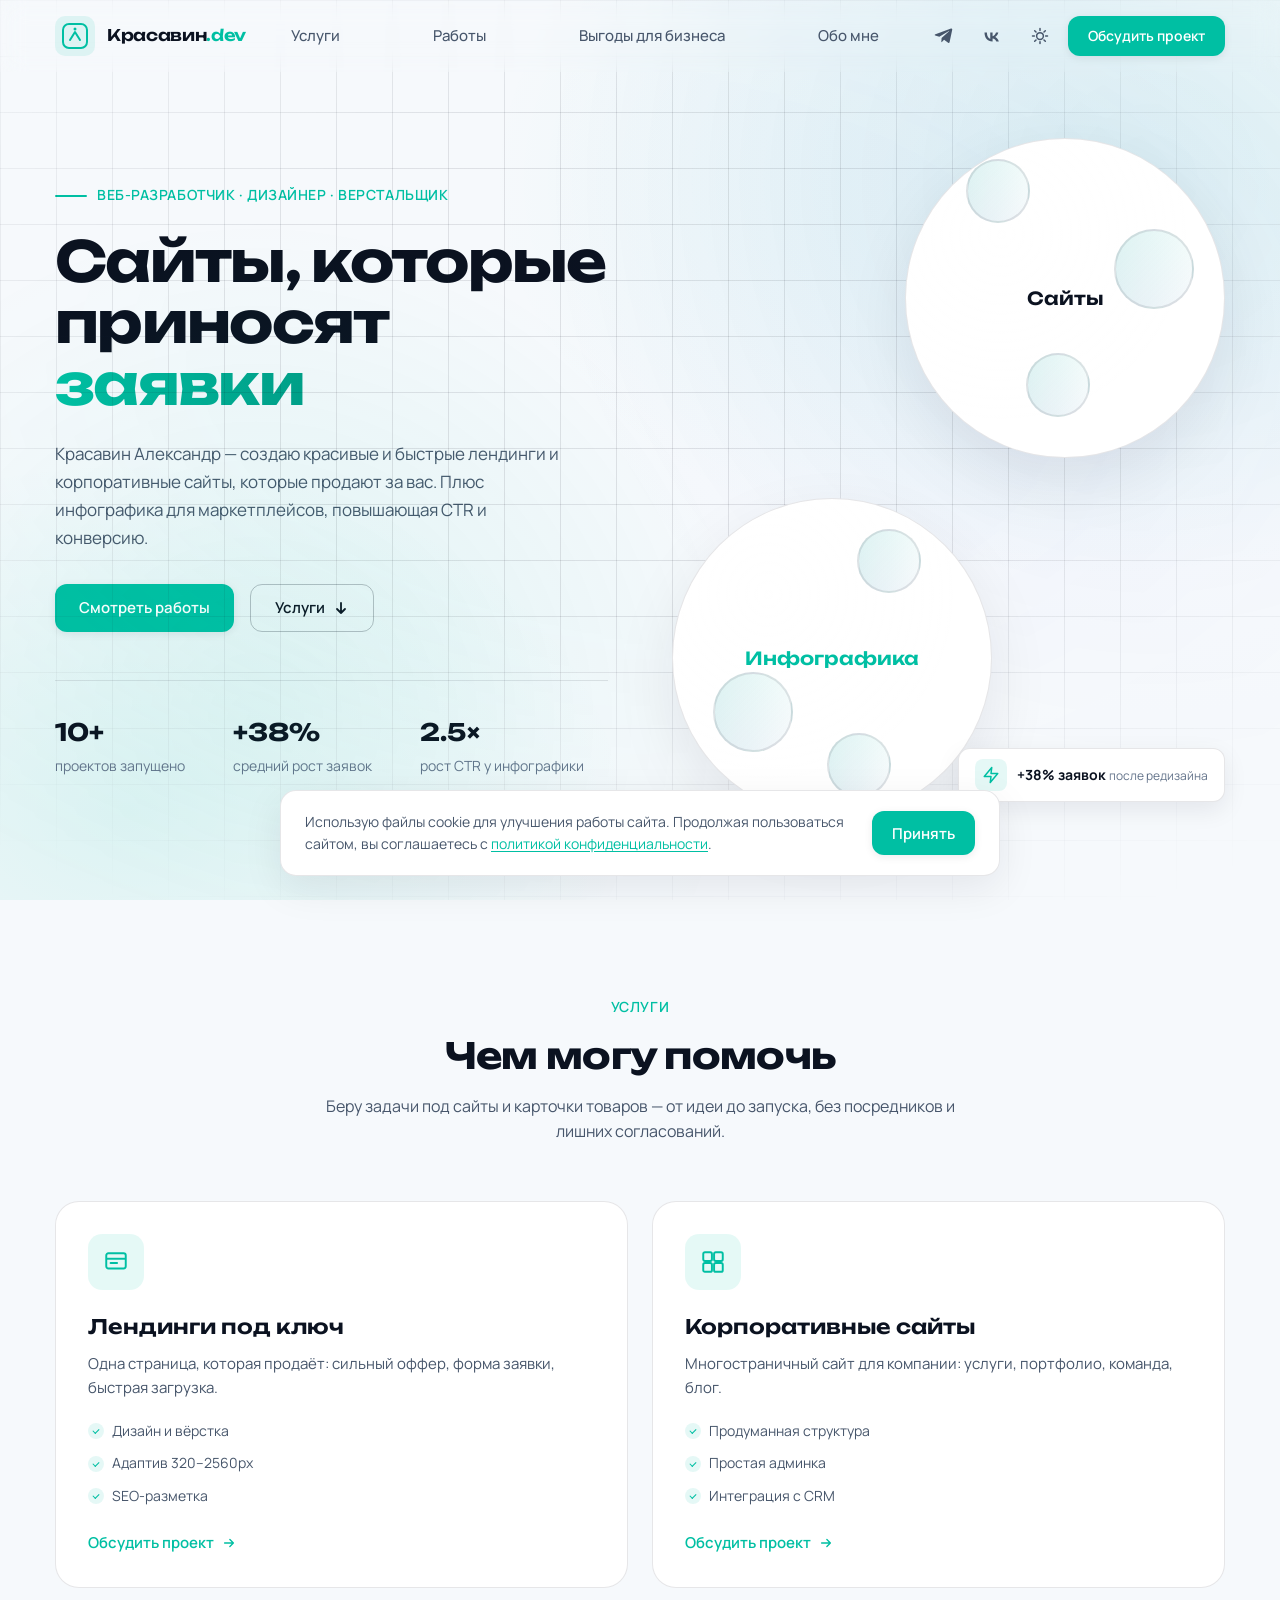
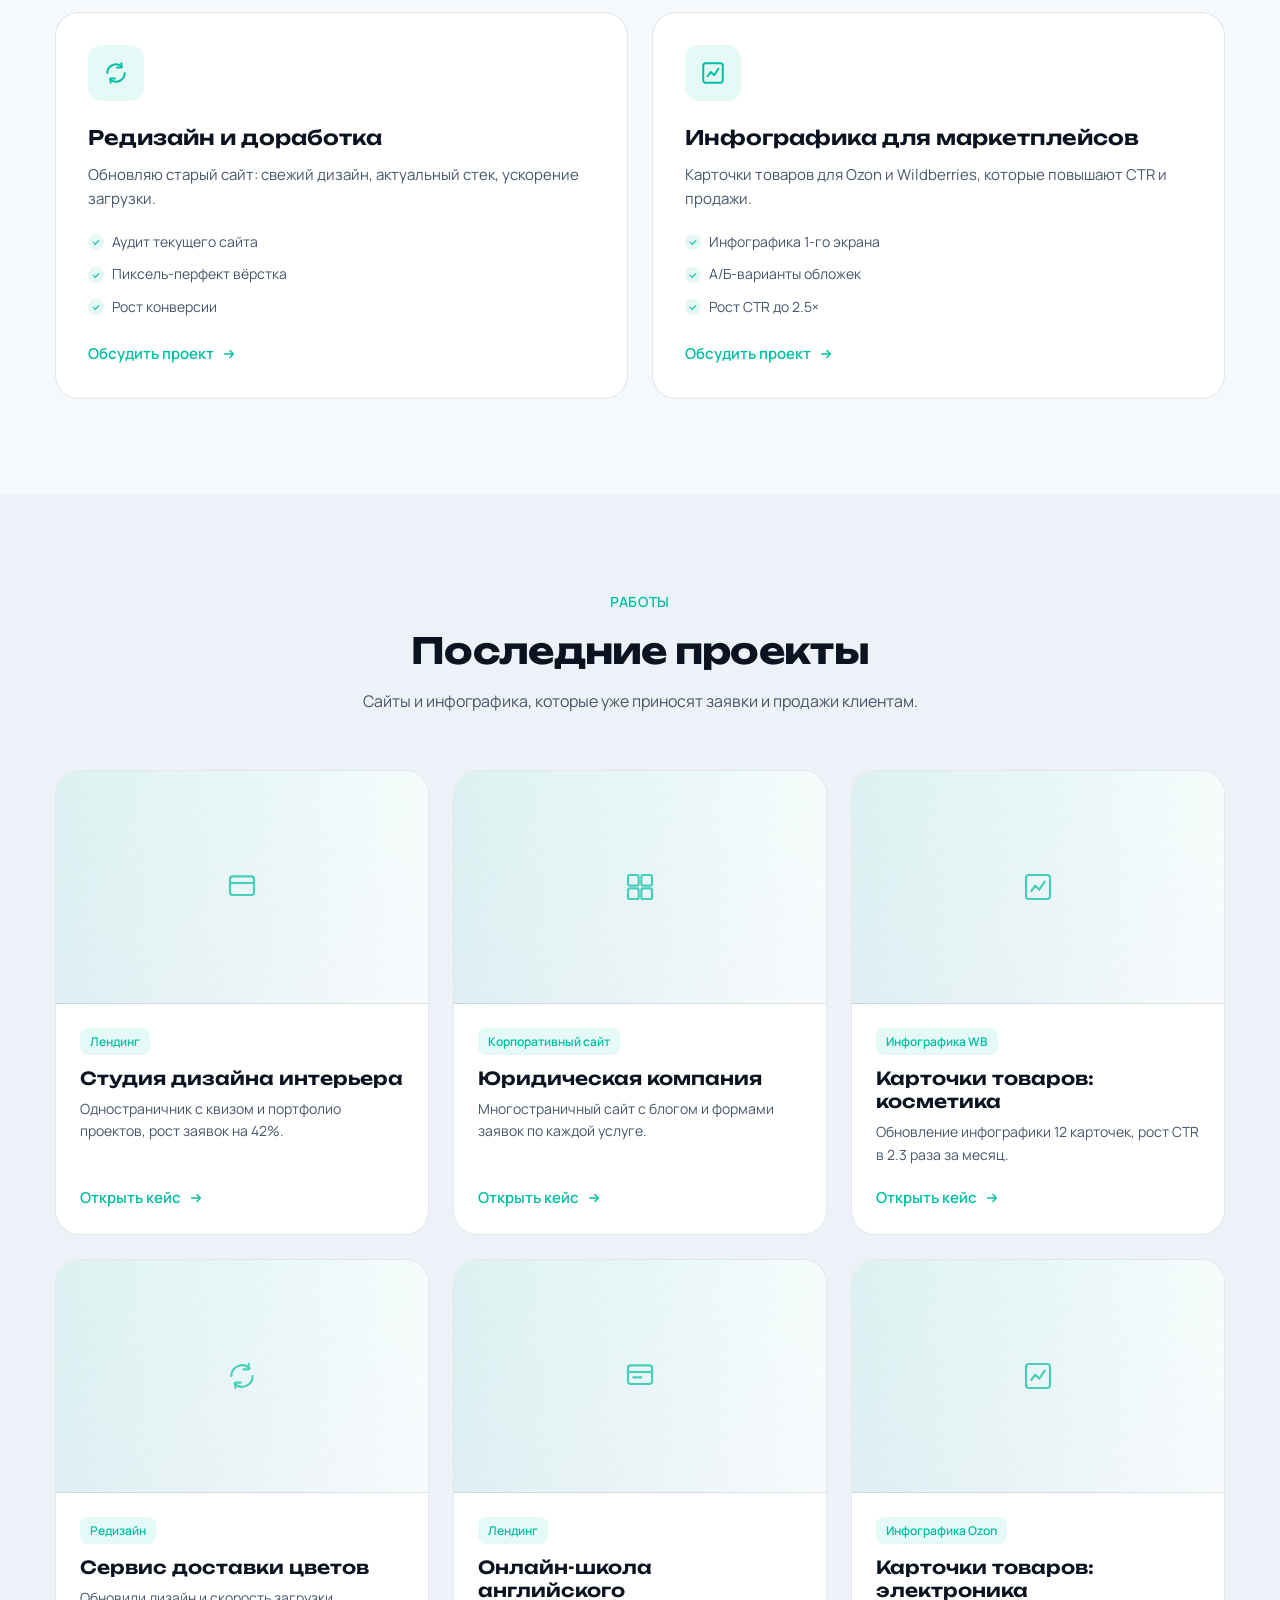
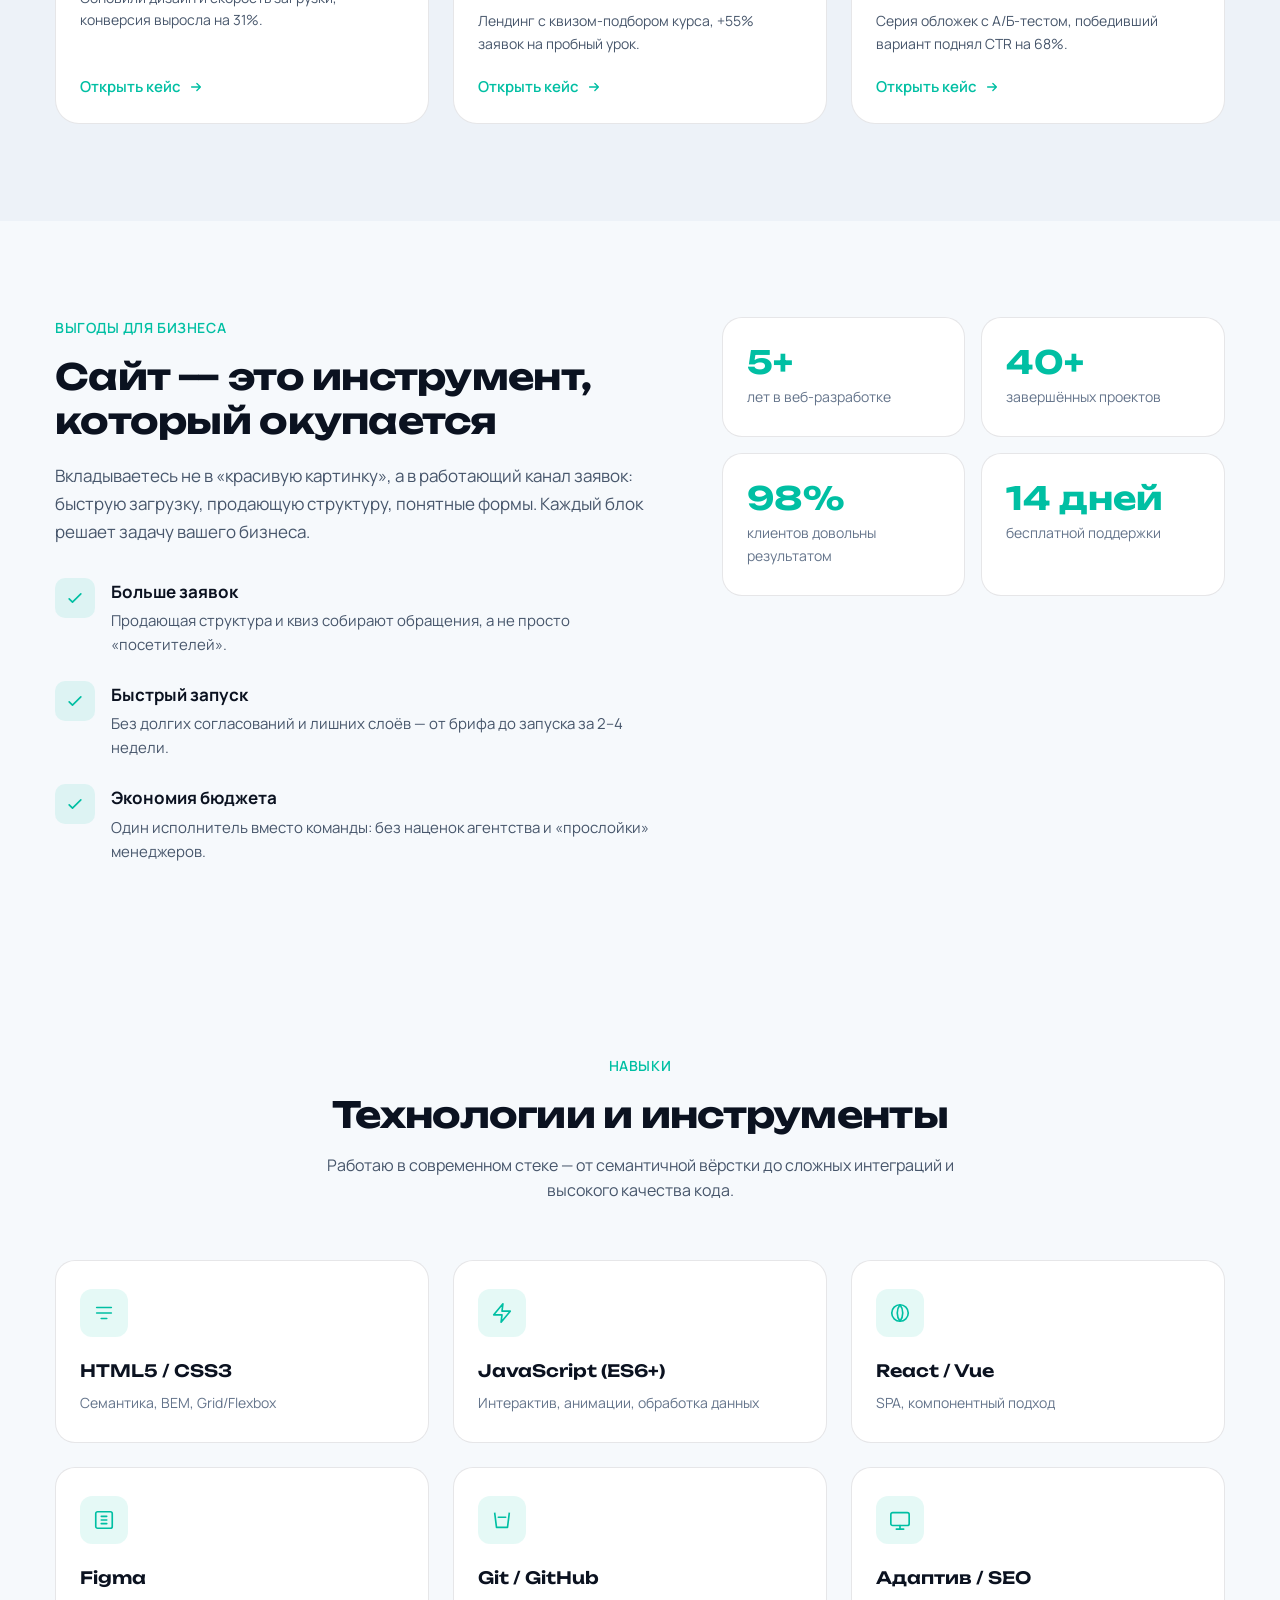
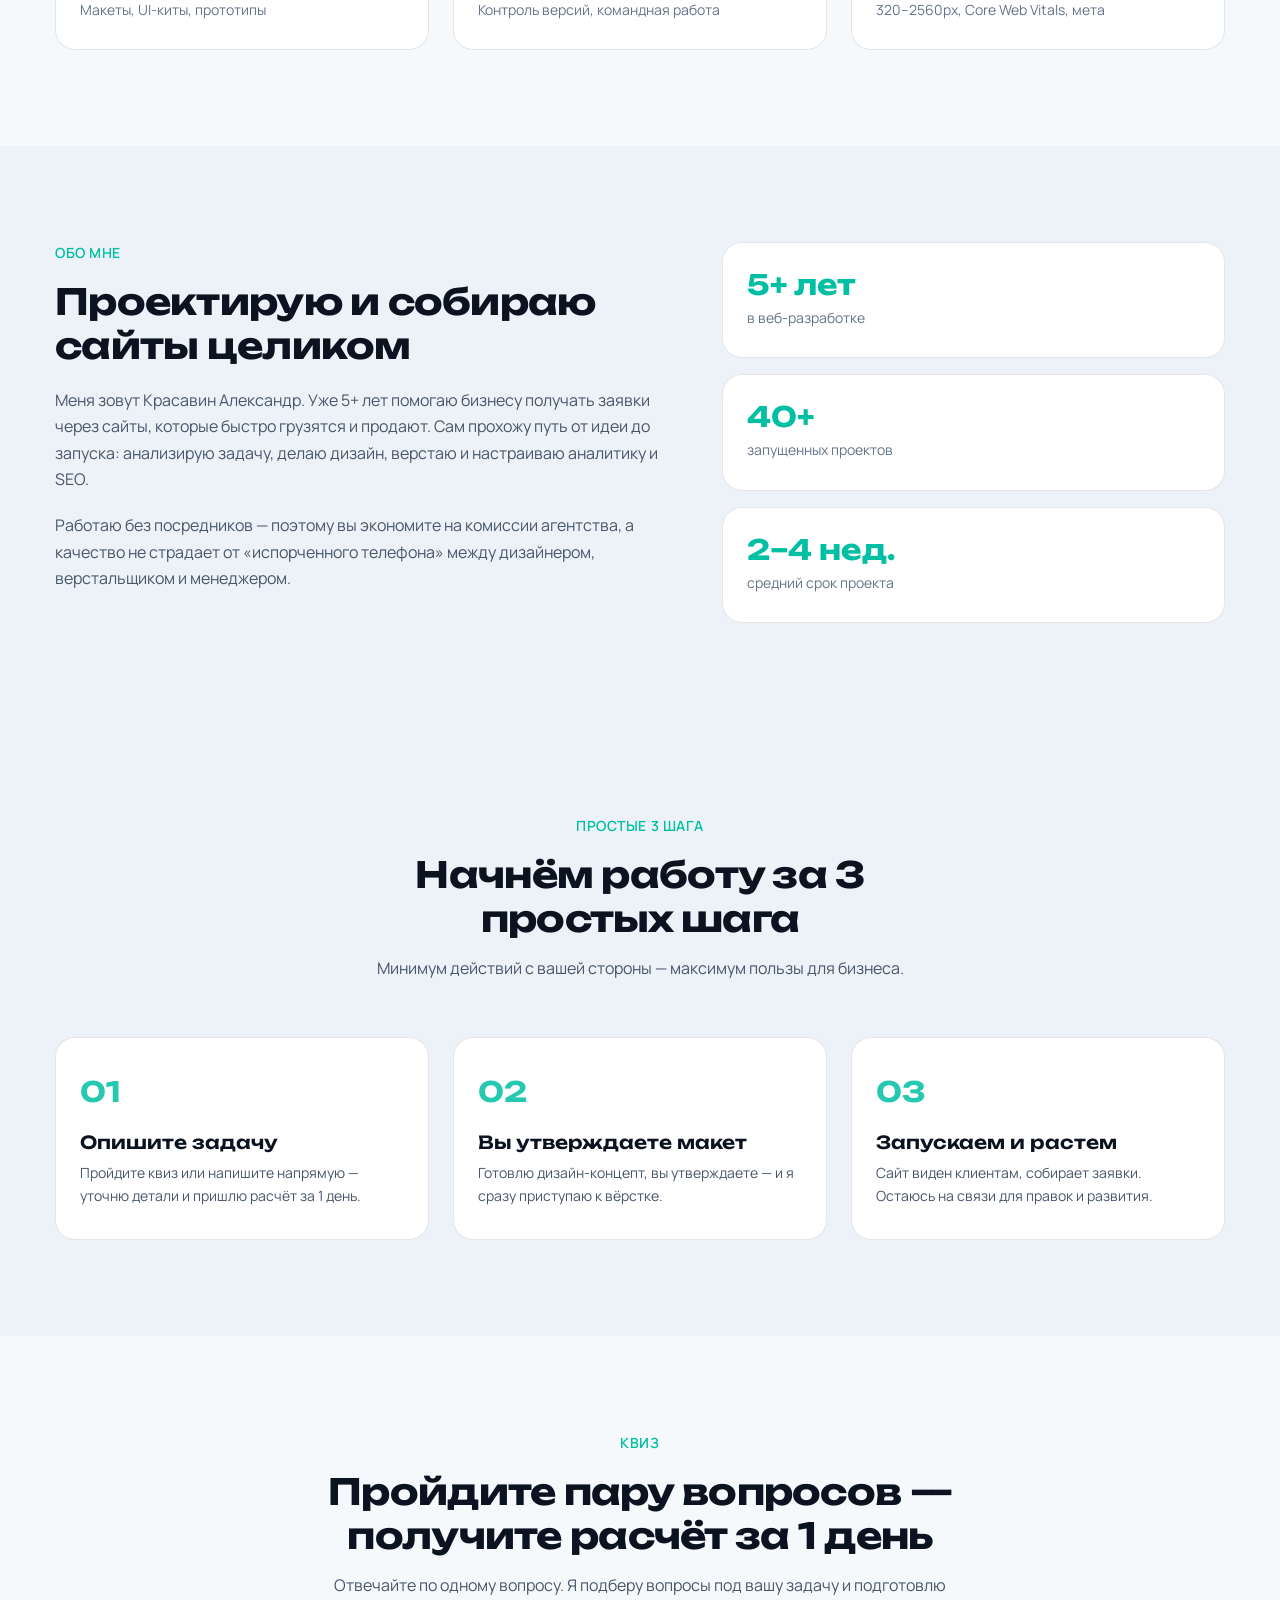
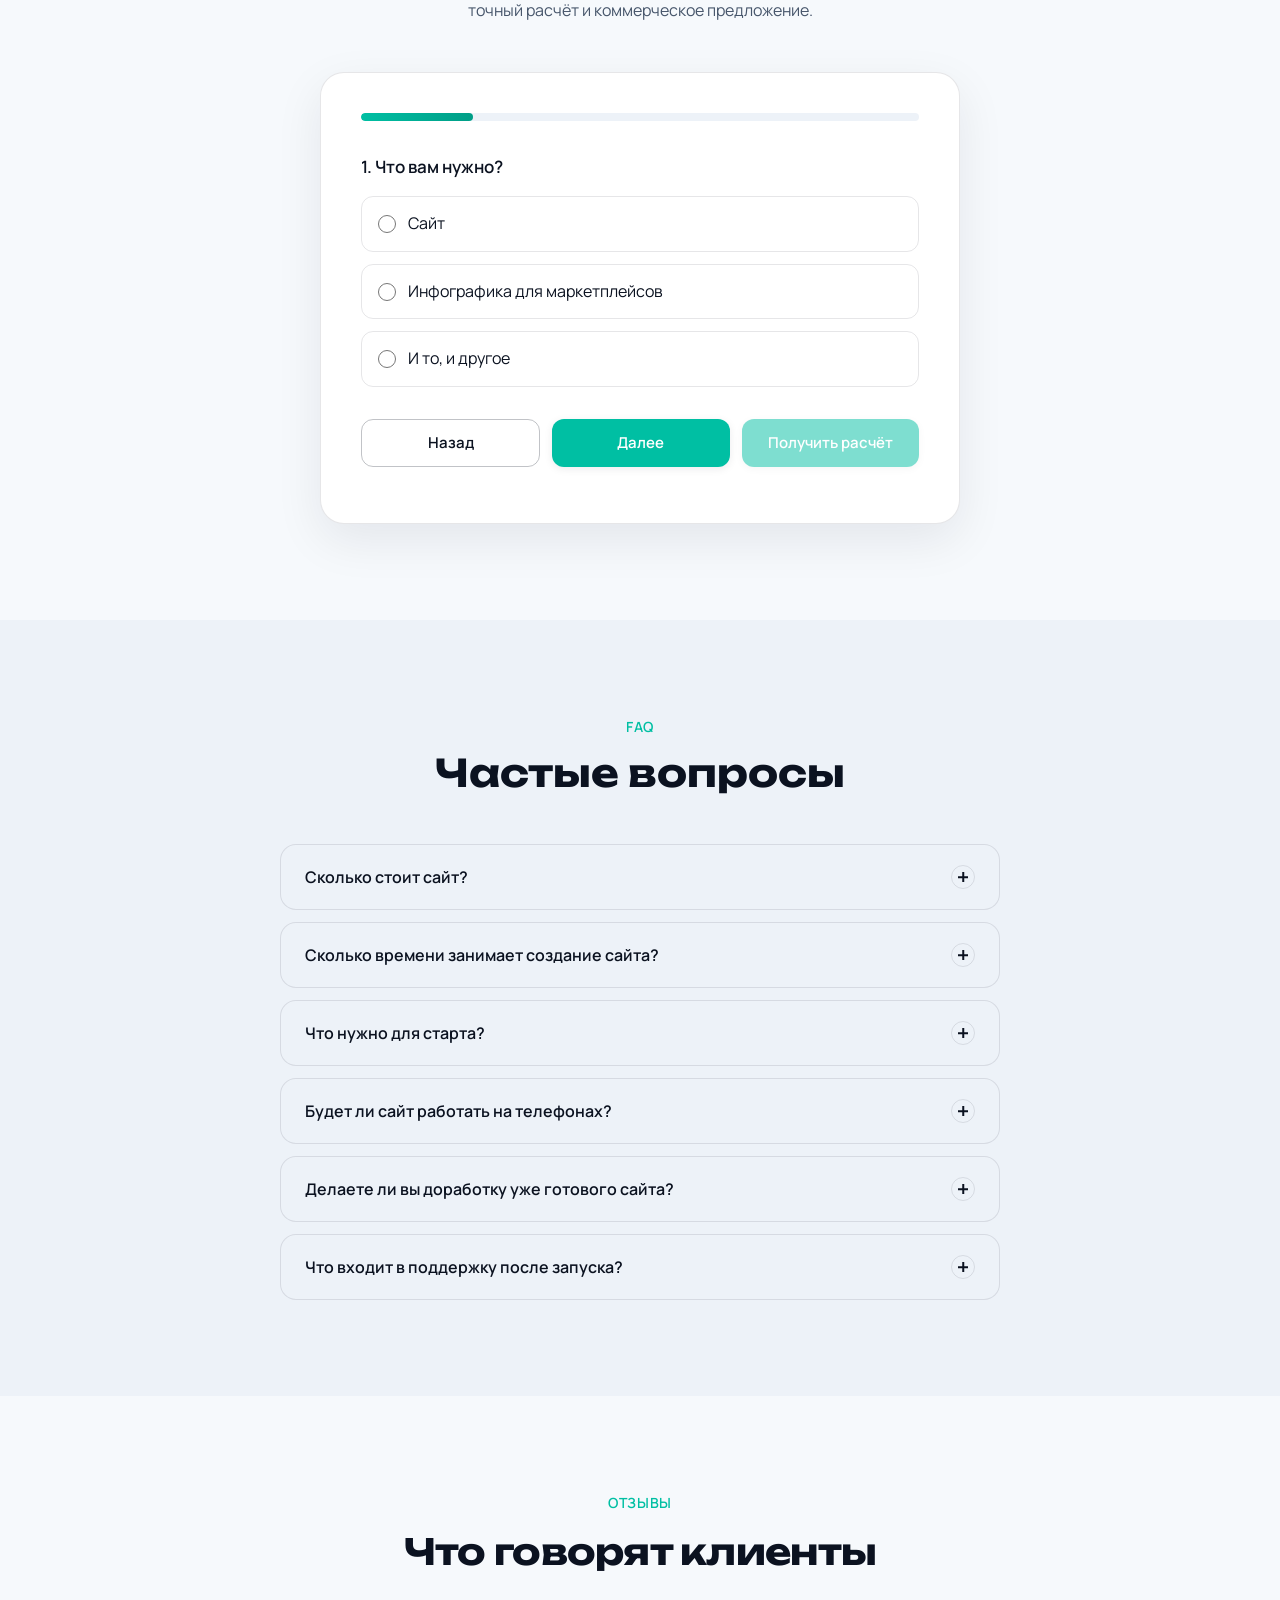
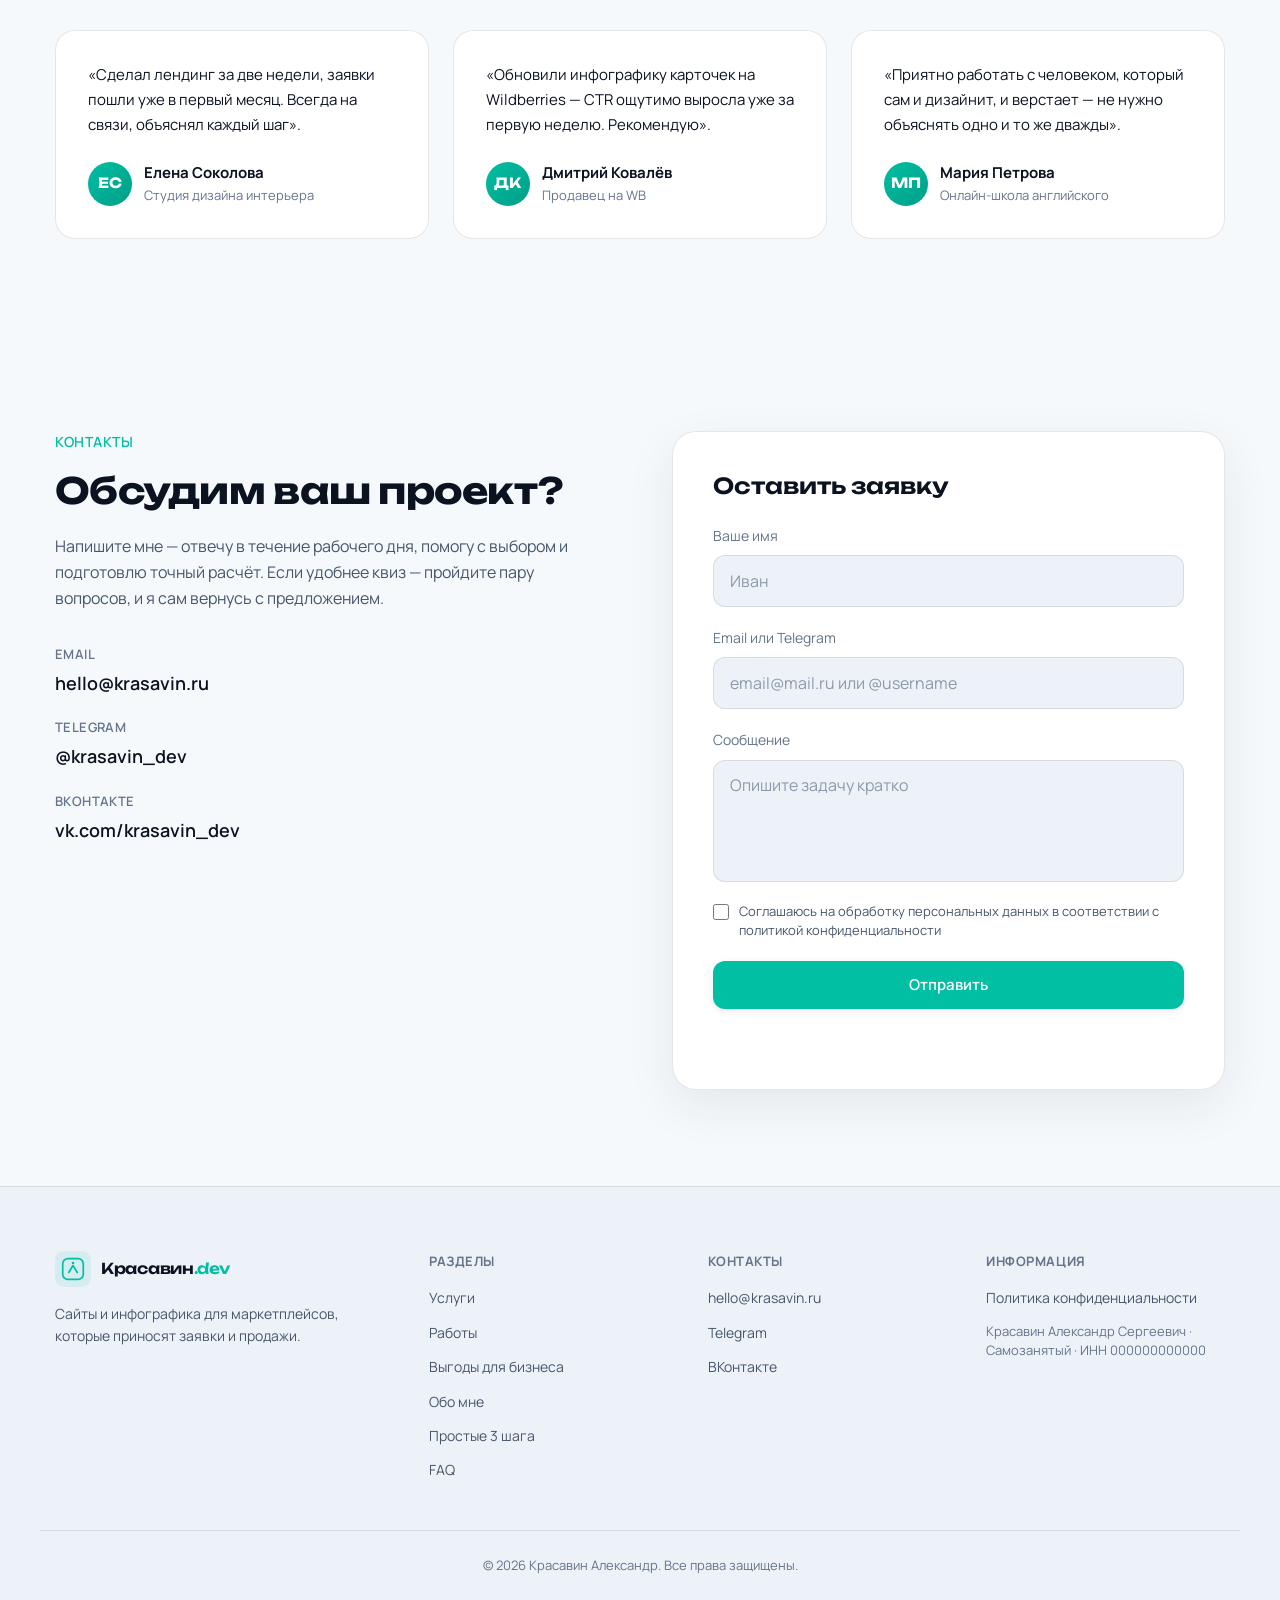
==== commit c66d11d1: "header: правки адаптива навигации — 4 пункта меню, space-around, flex-grow, container padding 15px" ====
--- a/vanilla/index.html
+++ b/vanilla/index.html
@@ -43,9 +43,9 @@
   <link href="https://fonts.googleapis.com/css2?family=Unbounded:wght@500;600;700&family=Manrope:wght@400;500;600;700;800&display=swap" rel="stylesheet">
   <link rel="stylesheet" href="css/style.css">
 </head>
-<body class="page">
-
-  <!-- Шапка -->
+<body class="page">      
+
+  <!-- Шапка -->                           
   <header class="header" id="header">
     <div class="container header__inner">
       <!-- Логотип -->
@@ -67,8 +67,6 @@
           <li class="header__item"><a href="#work" class="header__link">Работы</a></li>
           <li class="header__item"><a href="#benefits" class="header__link">Выгоды для бизнеса</a></li>
           <li class="header__item"><a href="#about" class="header__link">Обо мне</a></li>
-          <li class="header__item"><a href="#steps" class="header__link">Простые 3 шага</a></li>
-          <li class="header__item"><a href="#faq" class="header__link">FAQ</a></li>
         </ul>
       </nav>
 
--- a/vanilla/css/style.css
+++ b/vanilla/css/style.css
@@ -116,7 +116,7 @@
 .container {
   max-width: 1200px;
   margin: 0 auto;
-  padding: 0 24px;
+  padding: 0 15px;
 }
 
 /* --- Кнопки --- */
@@ -190,7 +190,6 @@
   display: flex;
   align-items: center;
   justify-content: space-between;
-  gap: 16px;
   height: 72px;
 }
 
@@ -233,23 +232,20 @@
 
 /* Навигация */
 .header__nav {
-  display: flex;
+  flex-grow: 1;
 }
 
 .header__menu {
   display: flex;
   align-items: center;
+  justify-content: space-around;
   gap: 4px;
-}
-
-.header__item {
-  position: relative;
 }
 
 .header__link {
   display: inline-block;
-  padding: 8px 14px;
-  border-radius: 8px;
+  padding: 10px;
+  border-radius: 10px;
   font-size: 15px;
   font-weight: 500;
   color: var(--text-secondary, var(--text-muted));
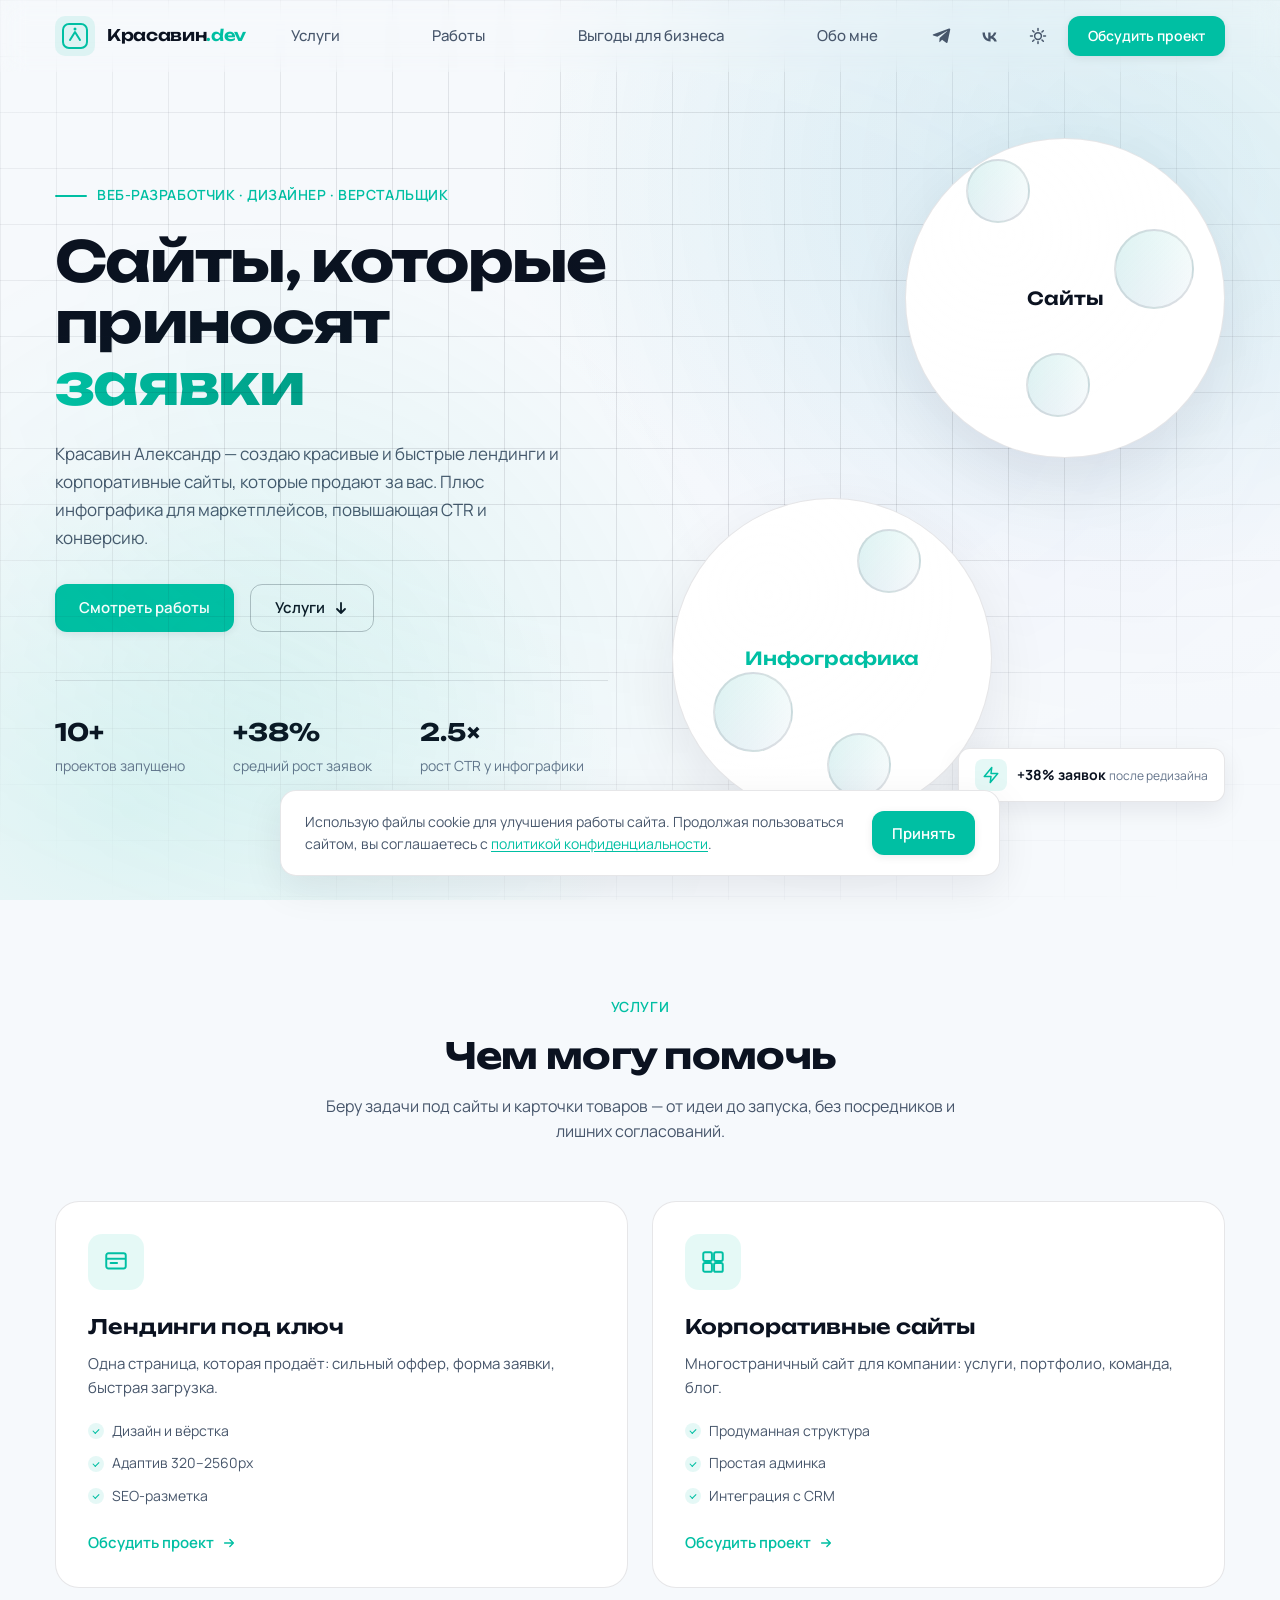
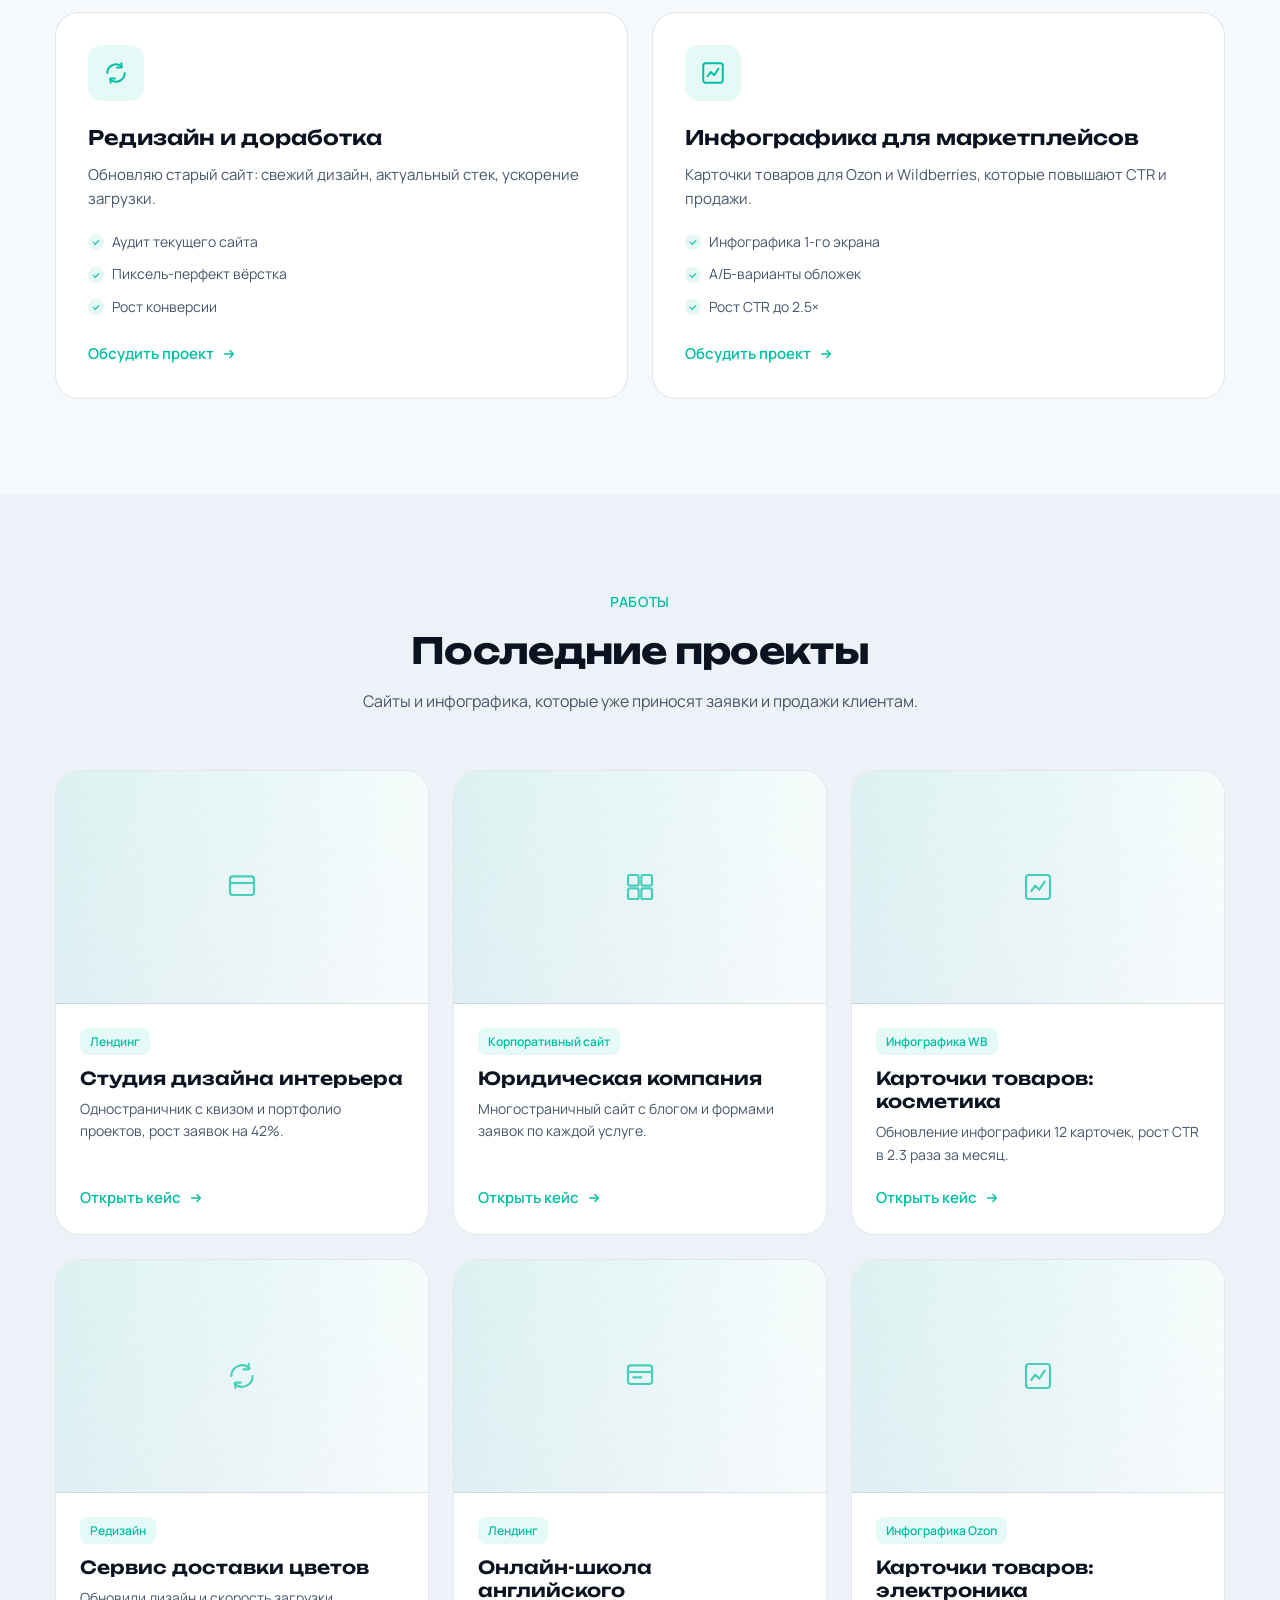
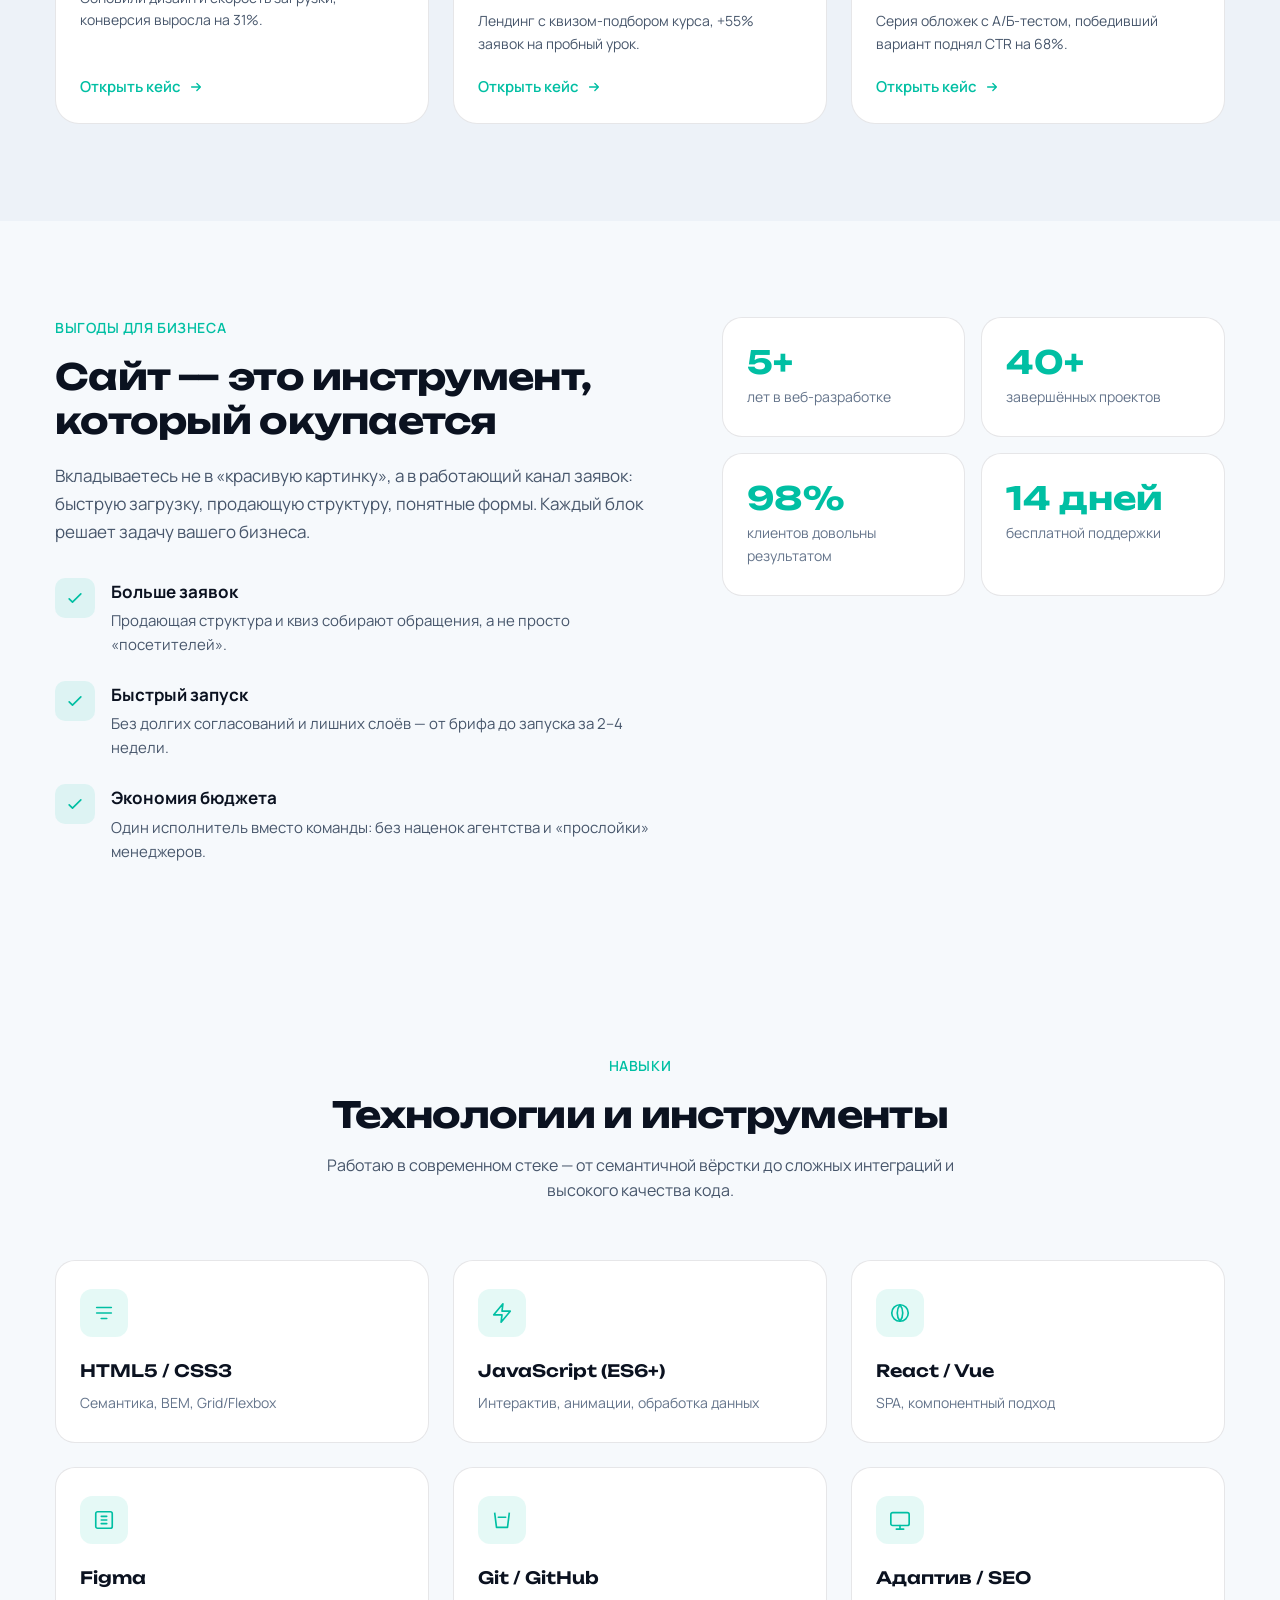
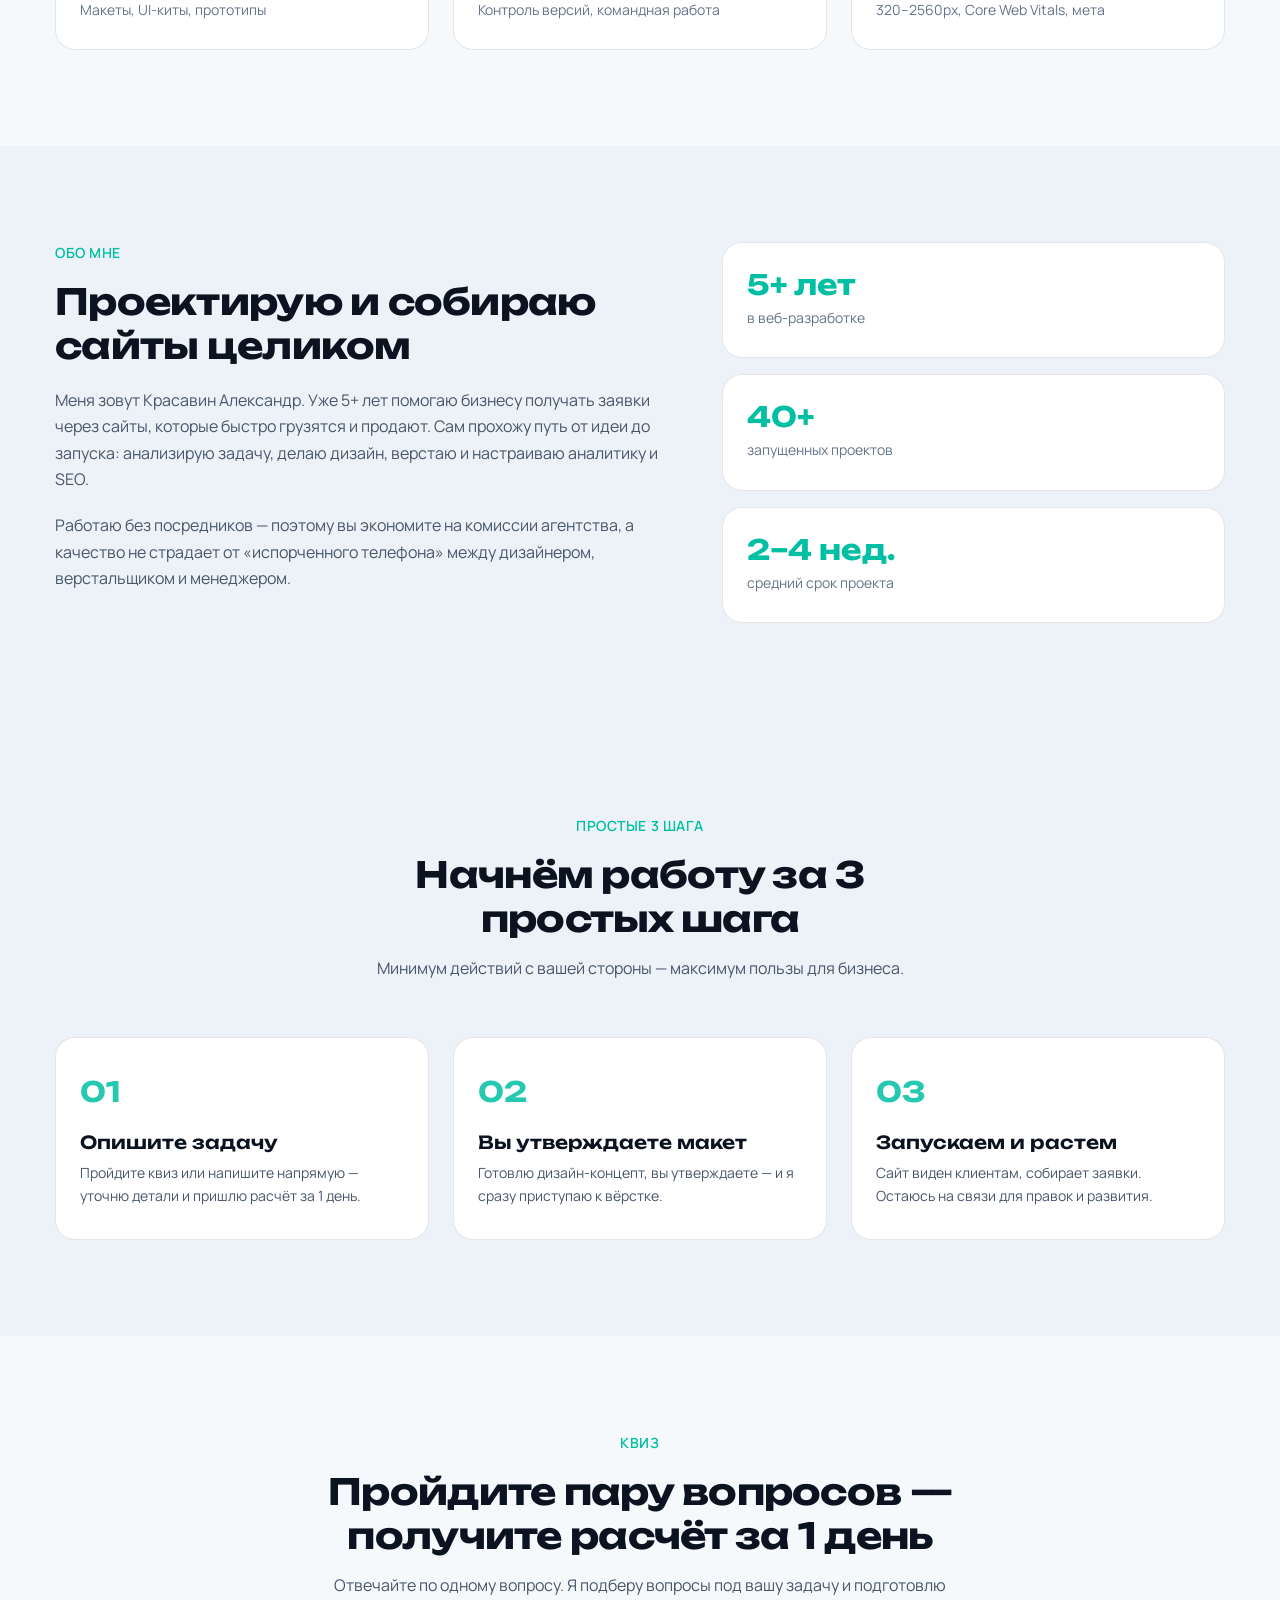
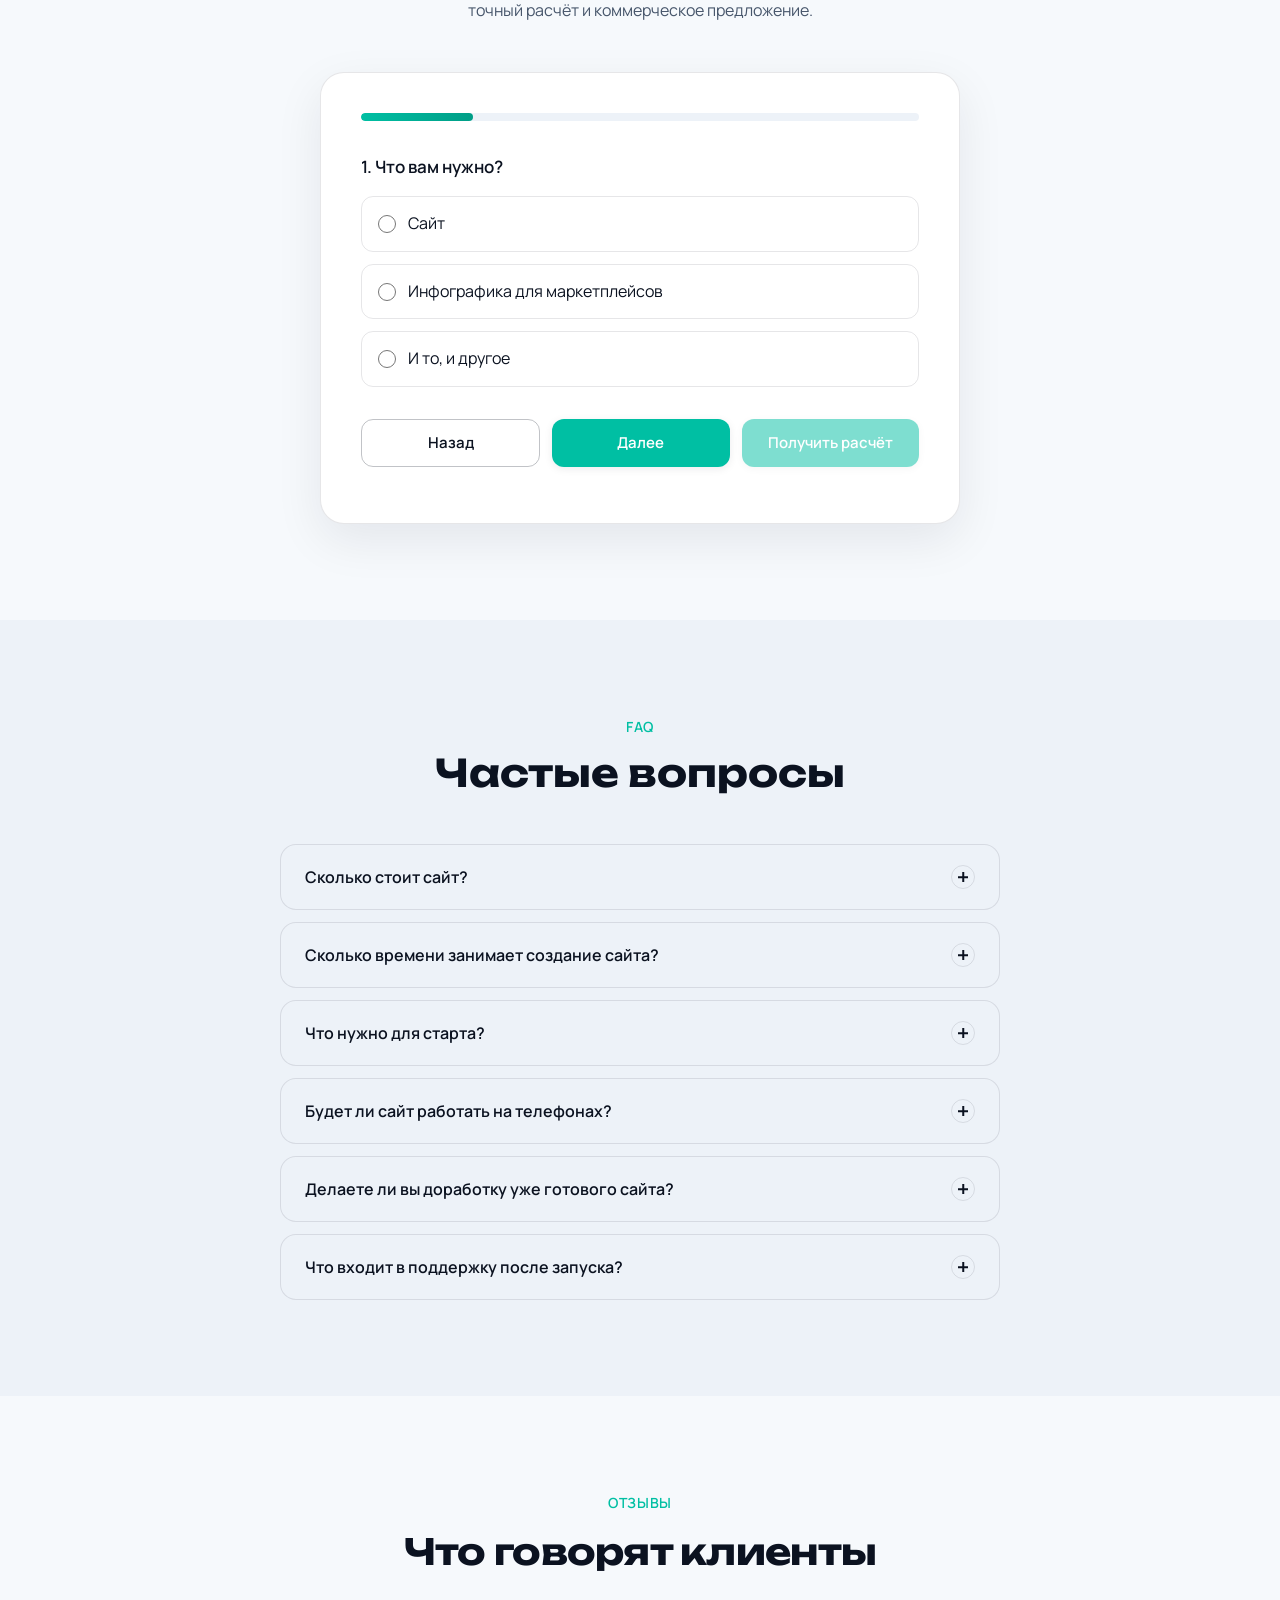
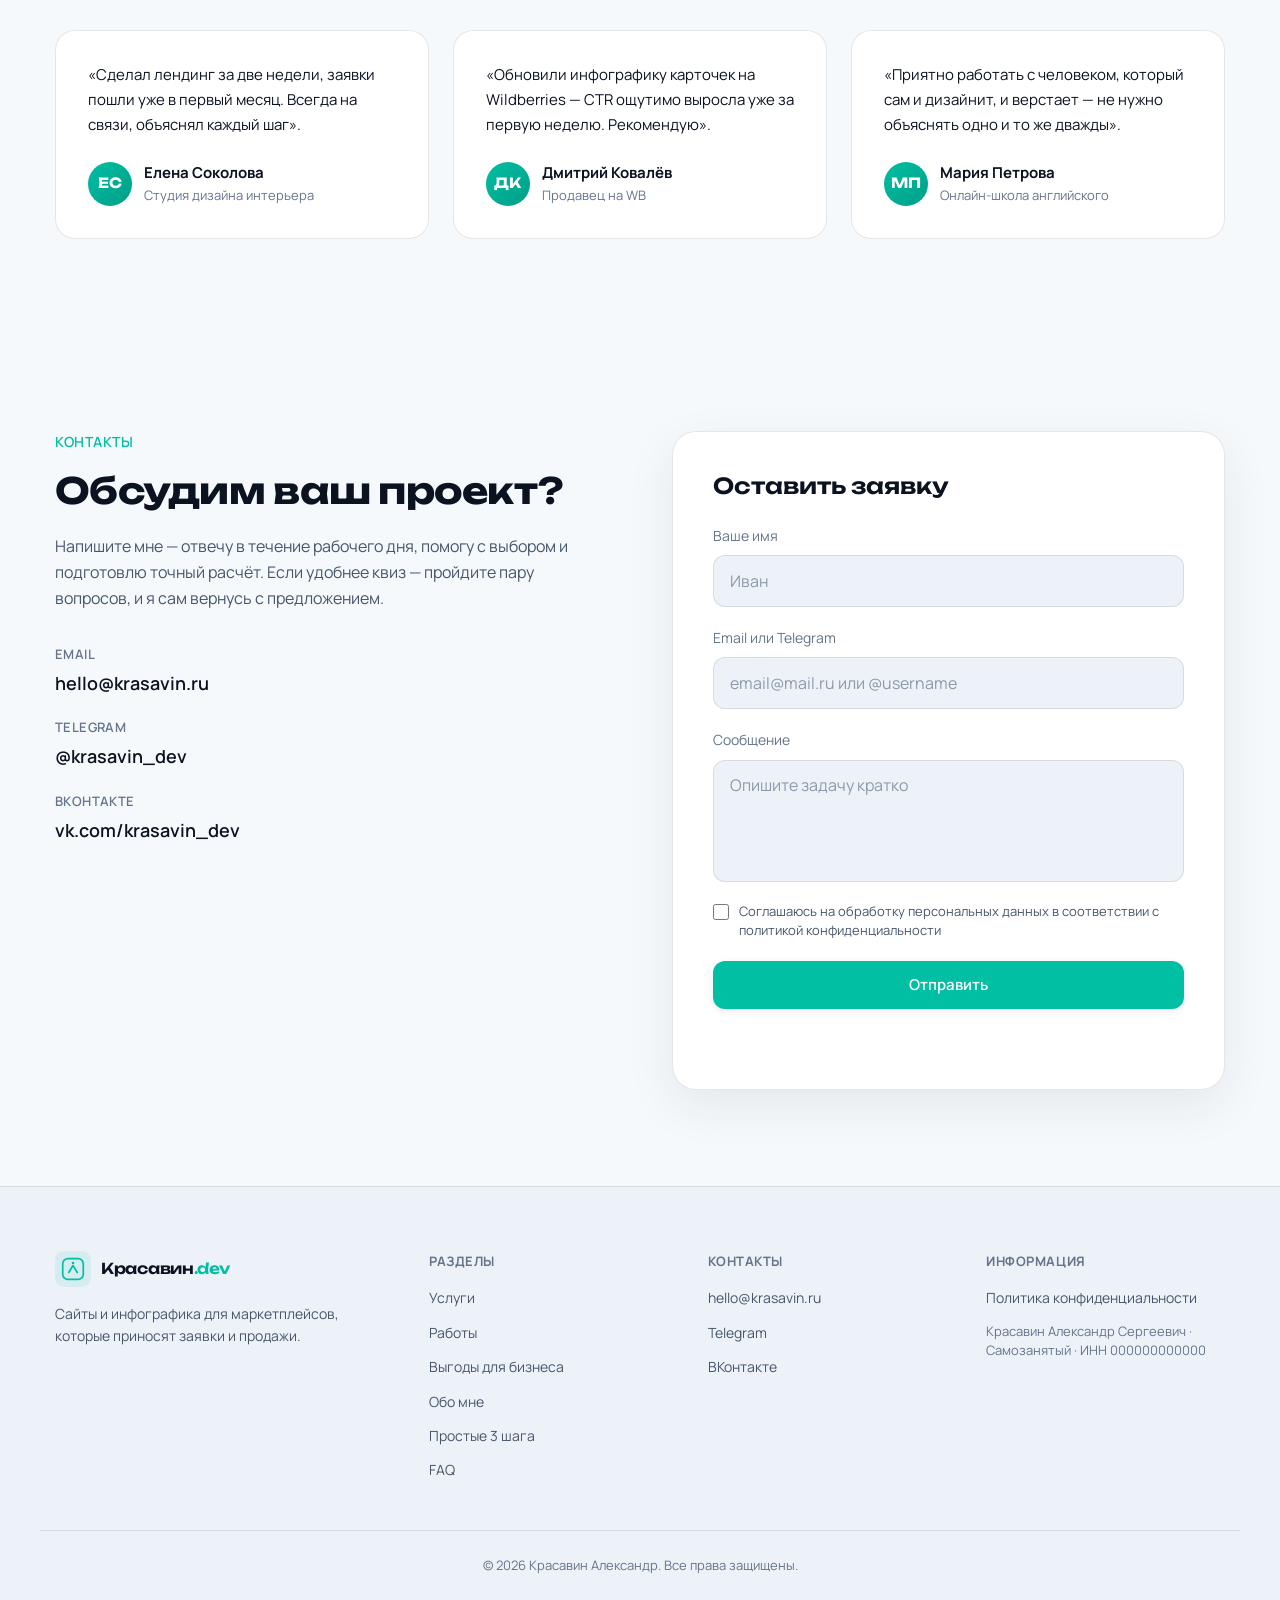
==== commit 8d5e6ea1: "header: адаптив — меню на весь экран (100vh), z-index слои (logo/cta/burger выше меню), брейкпоинты " ====
--- a/vanilla/index.html
+++ b/vanilla/index.html
@@ -98,17 +98,15 @@
             </svg>
           </span>
         </button>
-
-        <!-- CTA ведёт на квиз (ТЗ §4 п.2: CTA-кнопка «Связаться» → форма/квиз) -->
-        <a href="#quiz" class="btn btn--primary header__cta">Обсудить проект</a>
-
-        <!-- Бургер -->
-        <button class="burger" id="burger" aria-label="Открыть меню">
-          <span class="burger__line"></span>
-          <span class="burger__line"></span>
-          <span class="burger__line"></span>
-        </button>
-      </div>
+      </div>
+      <!-- CTA ведёт на квиз (ТЗ §4 п.2: CTA-кнопка «Связаться» → форма/квиз) -->
+      <a href="#quiz" class="btn btn--primary header__cta">Обсудить проект</a>
+      <!-- Бургер -->
+      <button class="burger" id="burger" aria-label="Открыть меню">
+        <span class="burger__line"></span>
+        <span class="burger__line"></span>
+        <span class="burger__line"></span>
+      </button>
     </div>
   </header>
 
--- a/vanilla/css/style.css
+++ b/vanilla/css/style.css
@@ -199,6 +199,8 @@
   align-items: center;
   gap: 12px;
   flex-shrink: 0;
+  position: relative;
+  z-index: 121; /* поверх открытого меню (.header__nav z-index: 110) */
 }
 
 .header__logo-icon {
@@ -267,7 +269,7 @@
   display: flex;
   align-items: center;
   gap: 8px;
-  flex-shrink: 0;
+  margin-right: 10px;
 }
 
 /* Соцсети */
@@ -345,6 +347,8 @@
   height: 40px;
   padding: 0 20px;
   font-size: 14px;
+  position: relative;
+  z-index: 121;
 }
 
 /* Бургер (скрыт на десктопе) */
@@ -2328,16 +2332,16 @@
     position: fixed;
     top: 0;
     left: 0;
-    right: 0;
-    bottom: 0;
-    z-index: 50;
+    width: 100vw;
+    height: 100vh;
+    min-height: 100vh;
+    z-index: 110;
     background-color: var(--bg-primary);
     display: flex;
     flex-direction: column;
     justify-content: center;
     align-items: stretch;
-    padding: 96px 20px 40px;
-    overflow-y: auto;
+    padding: 0 20px 24px;
     opacity: 0;
     visibility: hidden;
     transition: opacity 0.3s ease, visibility 0.3s ease;
@@ -2356,20 +2360,49 @@
 
   .header__link {
     display: block;
-    padding: 12px 16px;
-    font-size: 16px;
+    padding: 16px 8px;
+    font-size: 22px;
+    font-weight: 600;
+    text-align: center;
+  }
+
+  /* Акцентная полоска под пунктом меню (60% ширины экрана) */
+  .header__item {
+    position: relative;
+  }
+  .header__item::after {
+    content: "";
+    position: absolute;
+    left: 50%;
+    bottom: 0;
+    transform: translateX(-50%);
+    width: 60vw;
+    max-width: 240px;
+    height: 2px;
+    background: var(--accent);
+    opacity: 0.35;
+    border-radius: 2px;
+  }
+  .header__item:last-child::after {
+    display: none;
   }
 
   .burger {
     display: inline-flex;
+    flex-direction: column;
+    align-items: center;
+    justify-content: center;
+    gap: 5px;
+    width: 40px;
+    height: 40px;
+    border-radius: 10px;
+    flex-shrink: 0;
+    position: relative;
+    z-index: 120; /* выше открытого меню (.header__nav z-index: 110) */
   }
 
   .header__actions {
     gap: 4px;
-  }
-
-  .header__cta {
-    display: none; /* Прячем CTA в шапке на мобильных (есть в hero) */
   }
 
   /* Услуги — одна колонка на планшете и мобильных */
@@ -2405,6 +2438,20 @@
   .faq__title { font-size: 30px; }
 
   .footer__inner { grid-template-columns: 1fr 1fr; gap: 32px; }
+}
+
+/* Маленькие мобильные (<620px): прячем .header__actions (соцсети + тема) */
+@media (max-width: 619px) {
+  .header__actions {
+    display: none;
+  }
+}
+
+/* Очень маленькие экраны (<460px): прячем CTA — места для неё нет */
+@media (max-width: 459px) {
+  .header__cta {
+    display: none;
+  }
 }
 
 
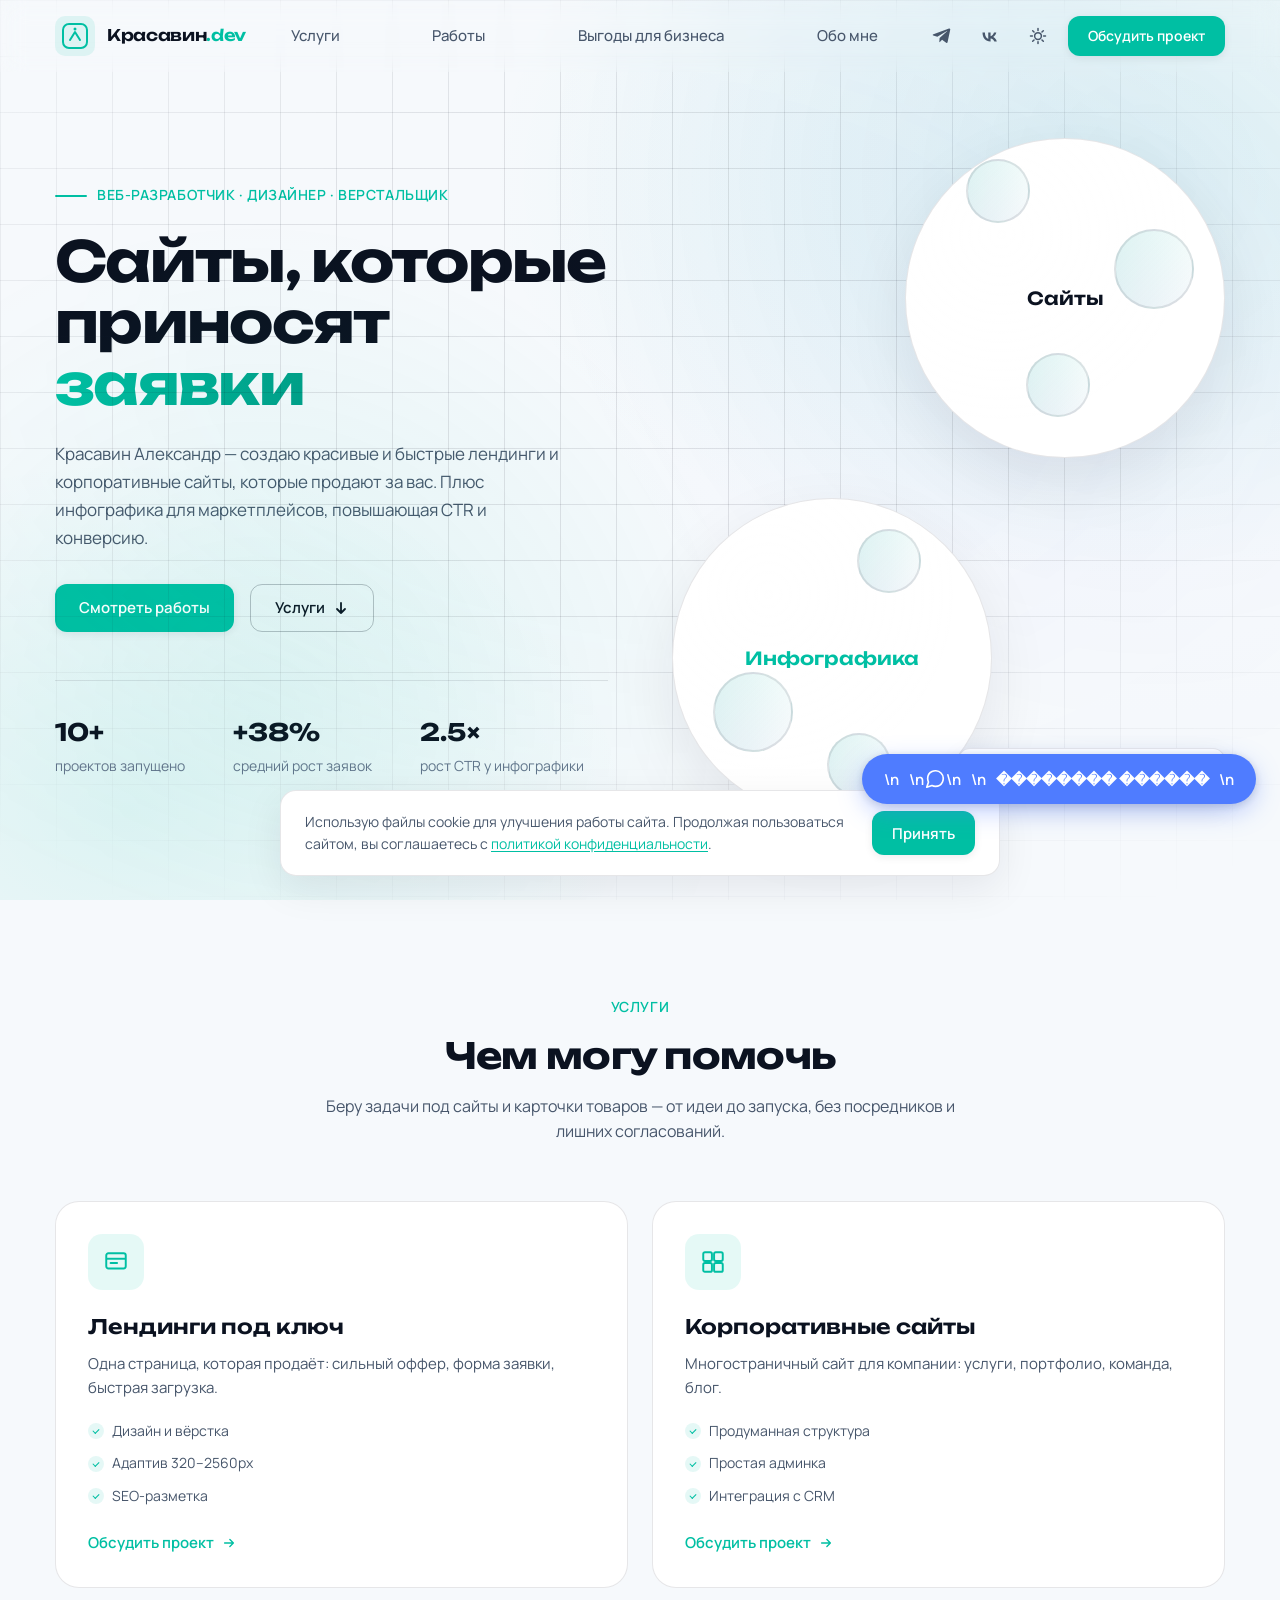
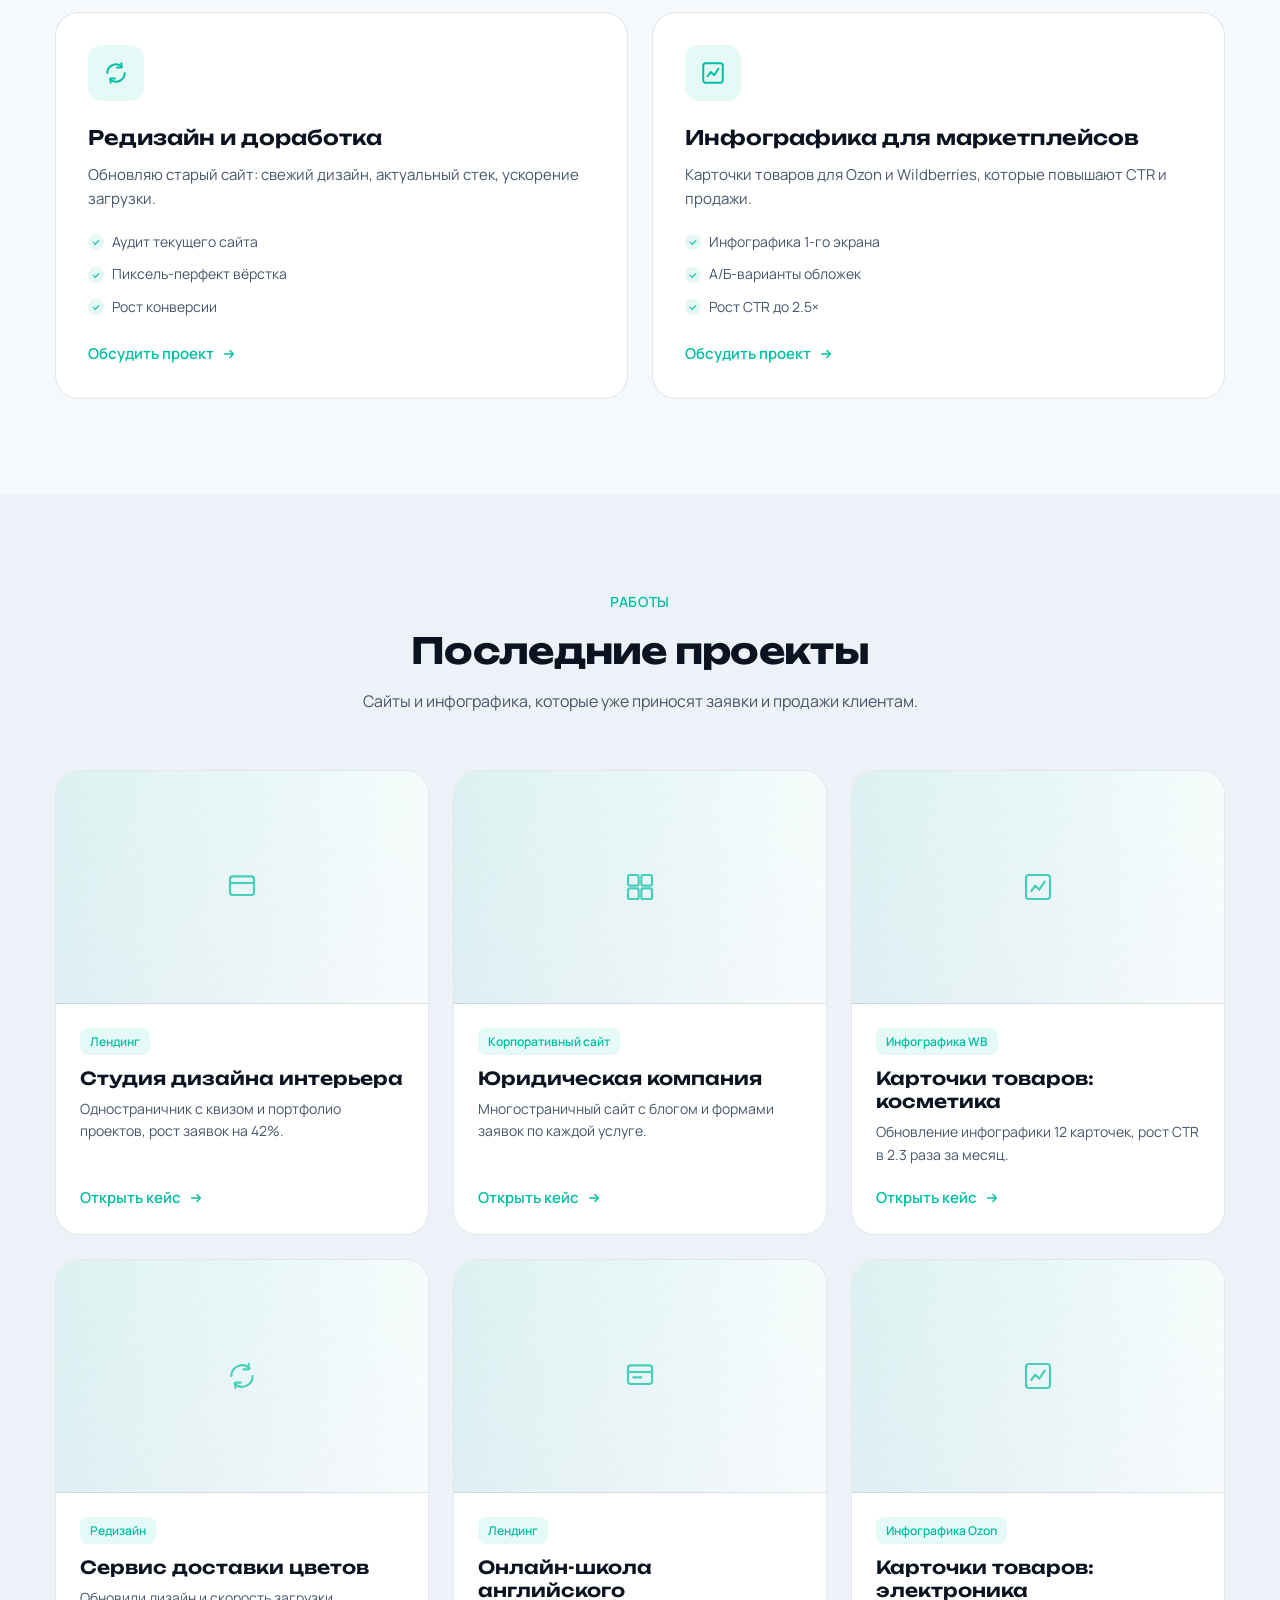
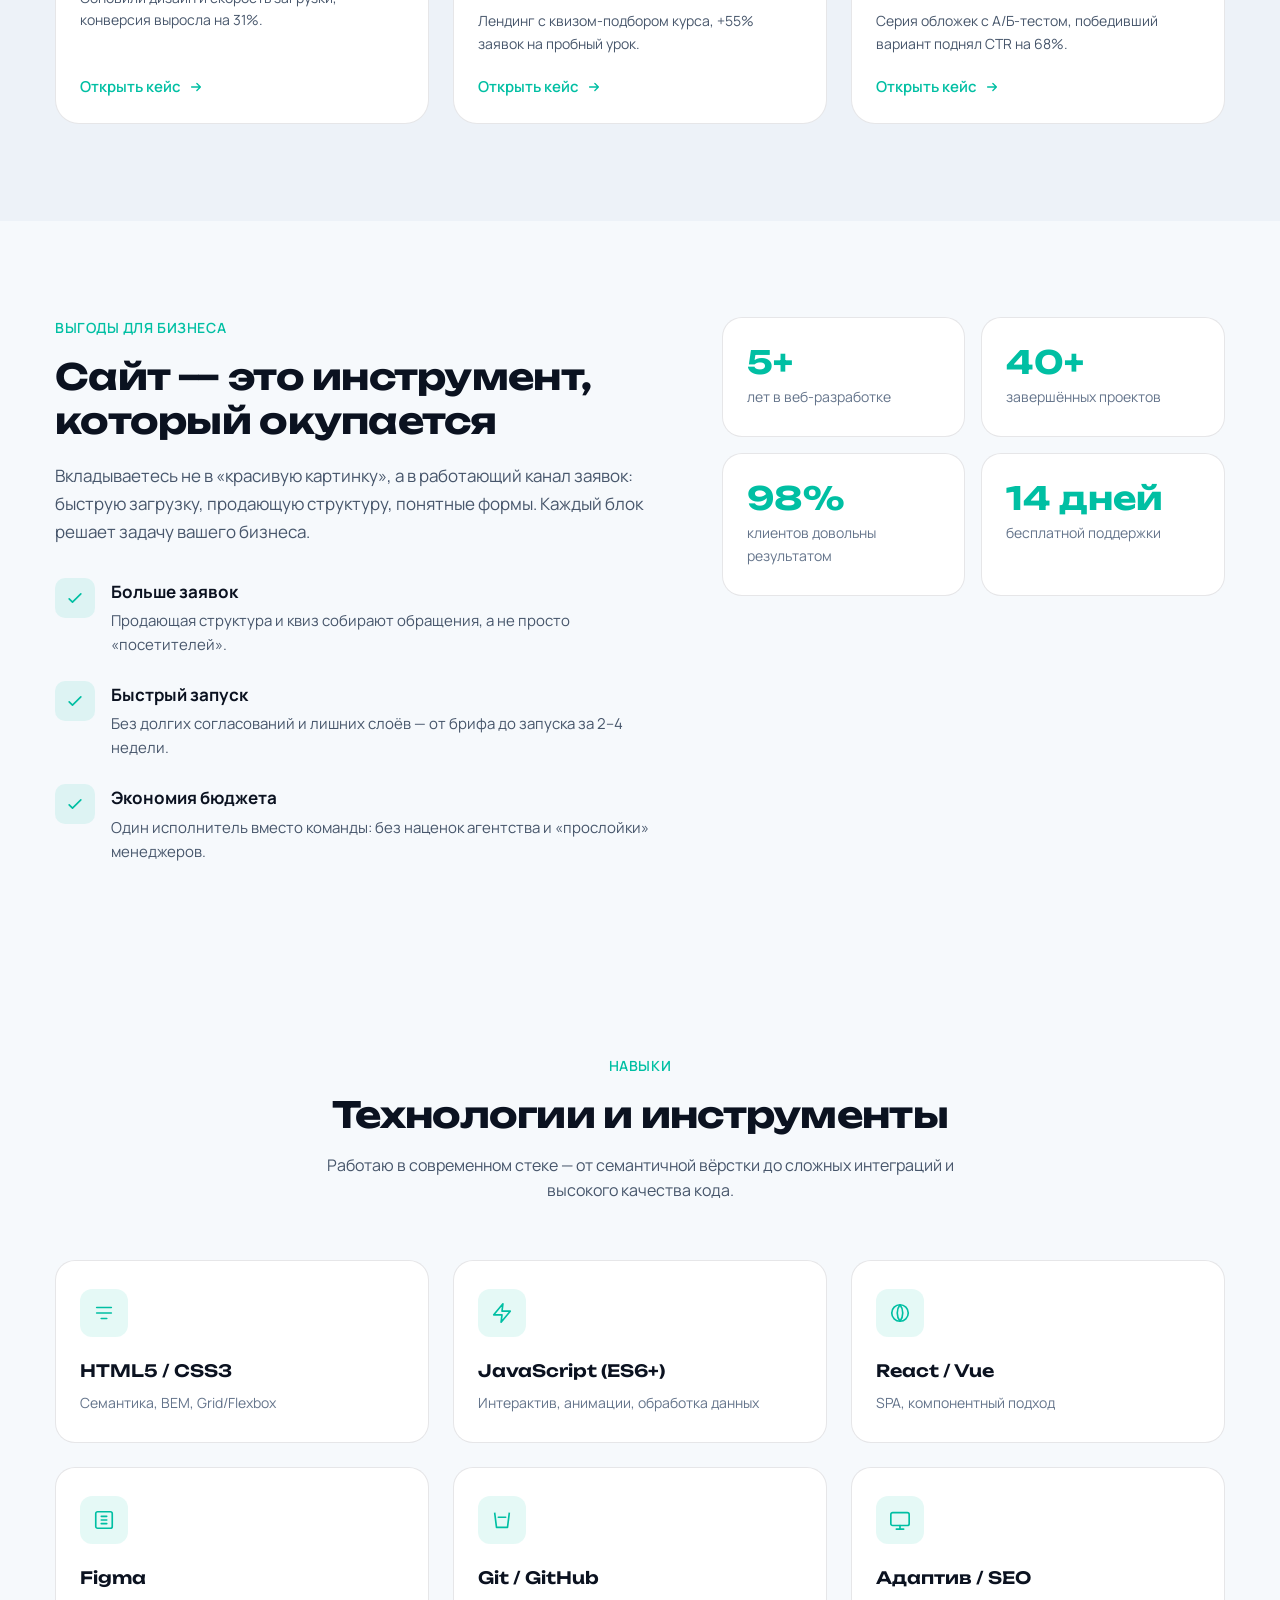
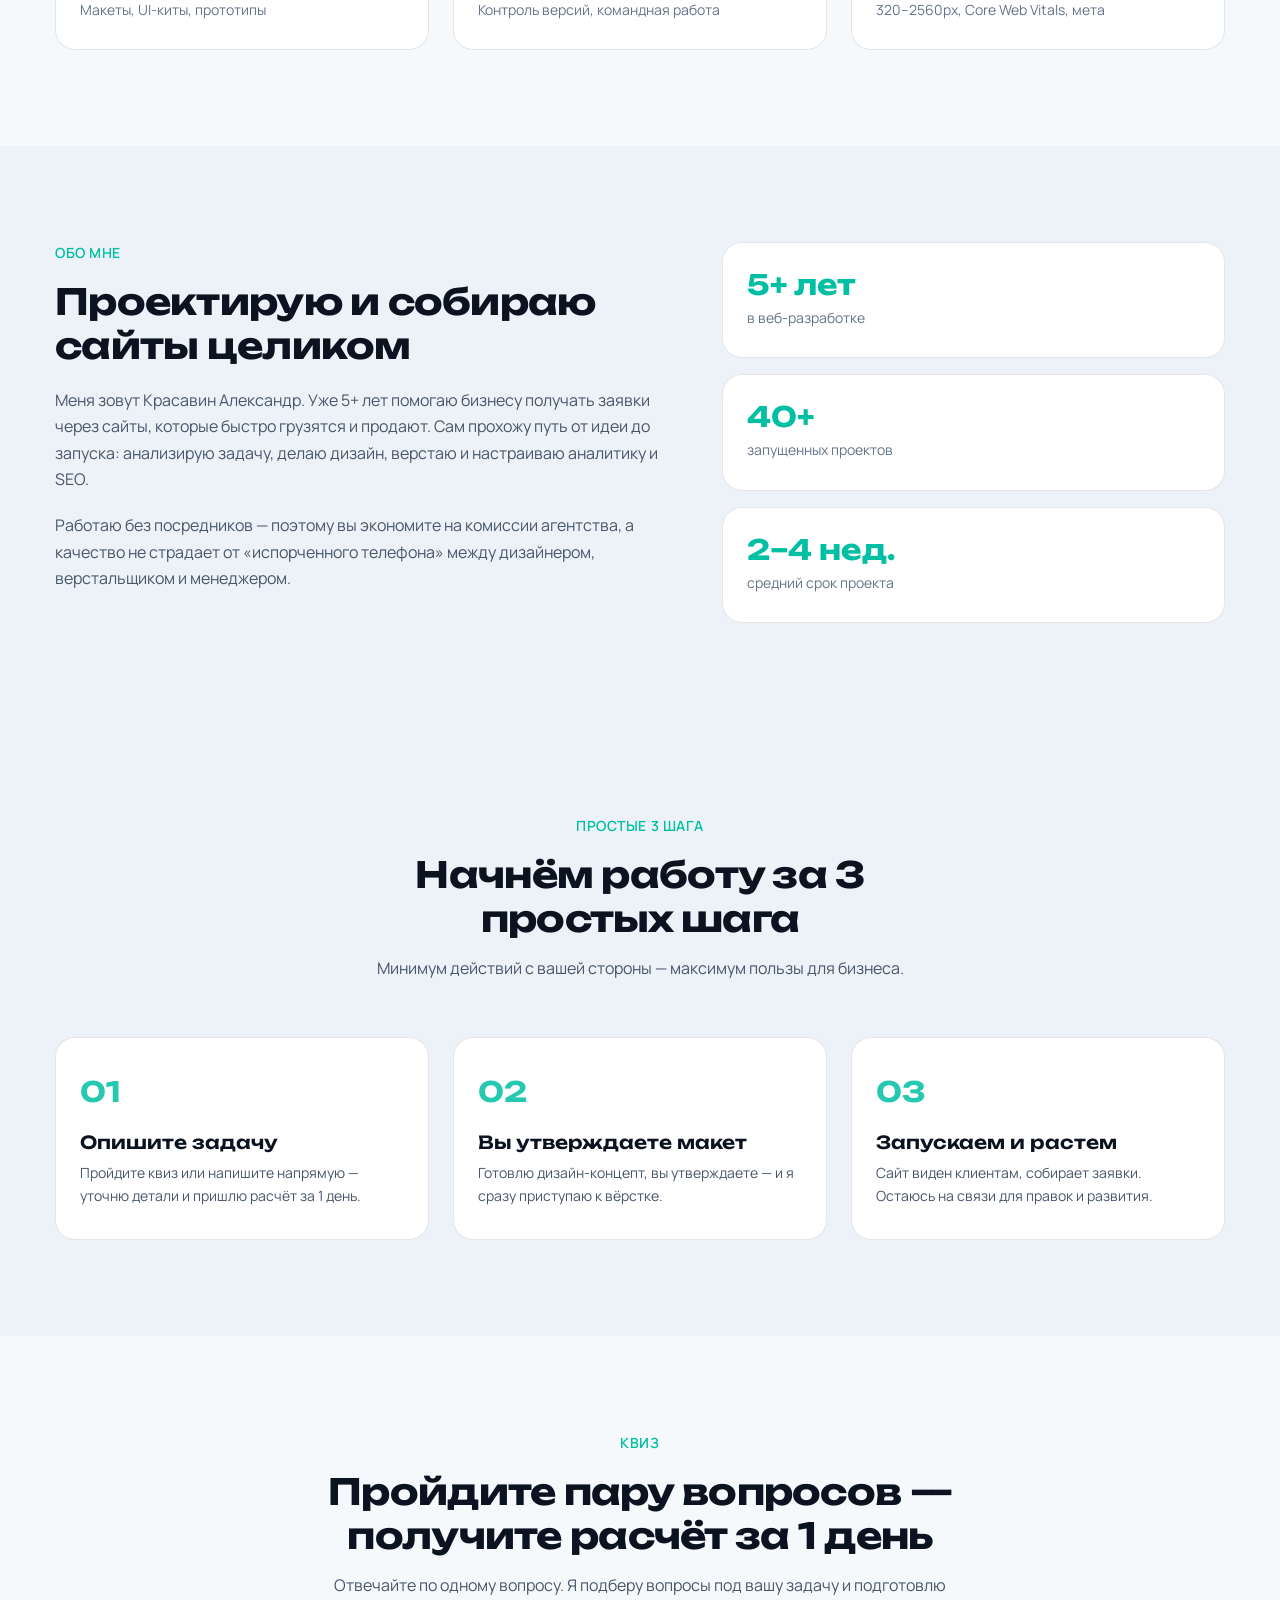
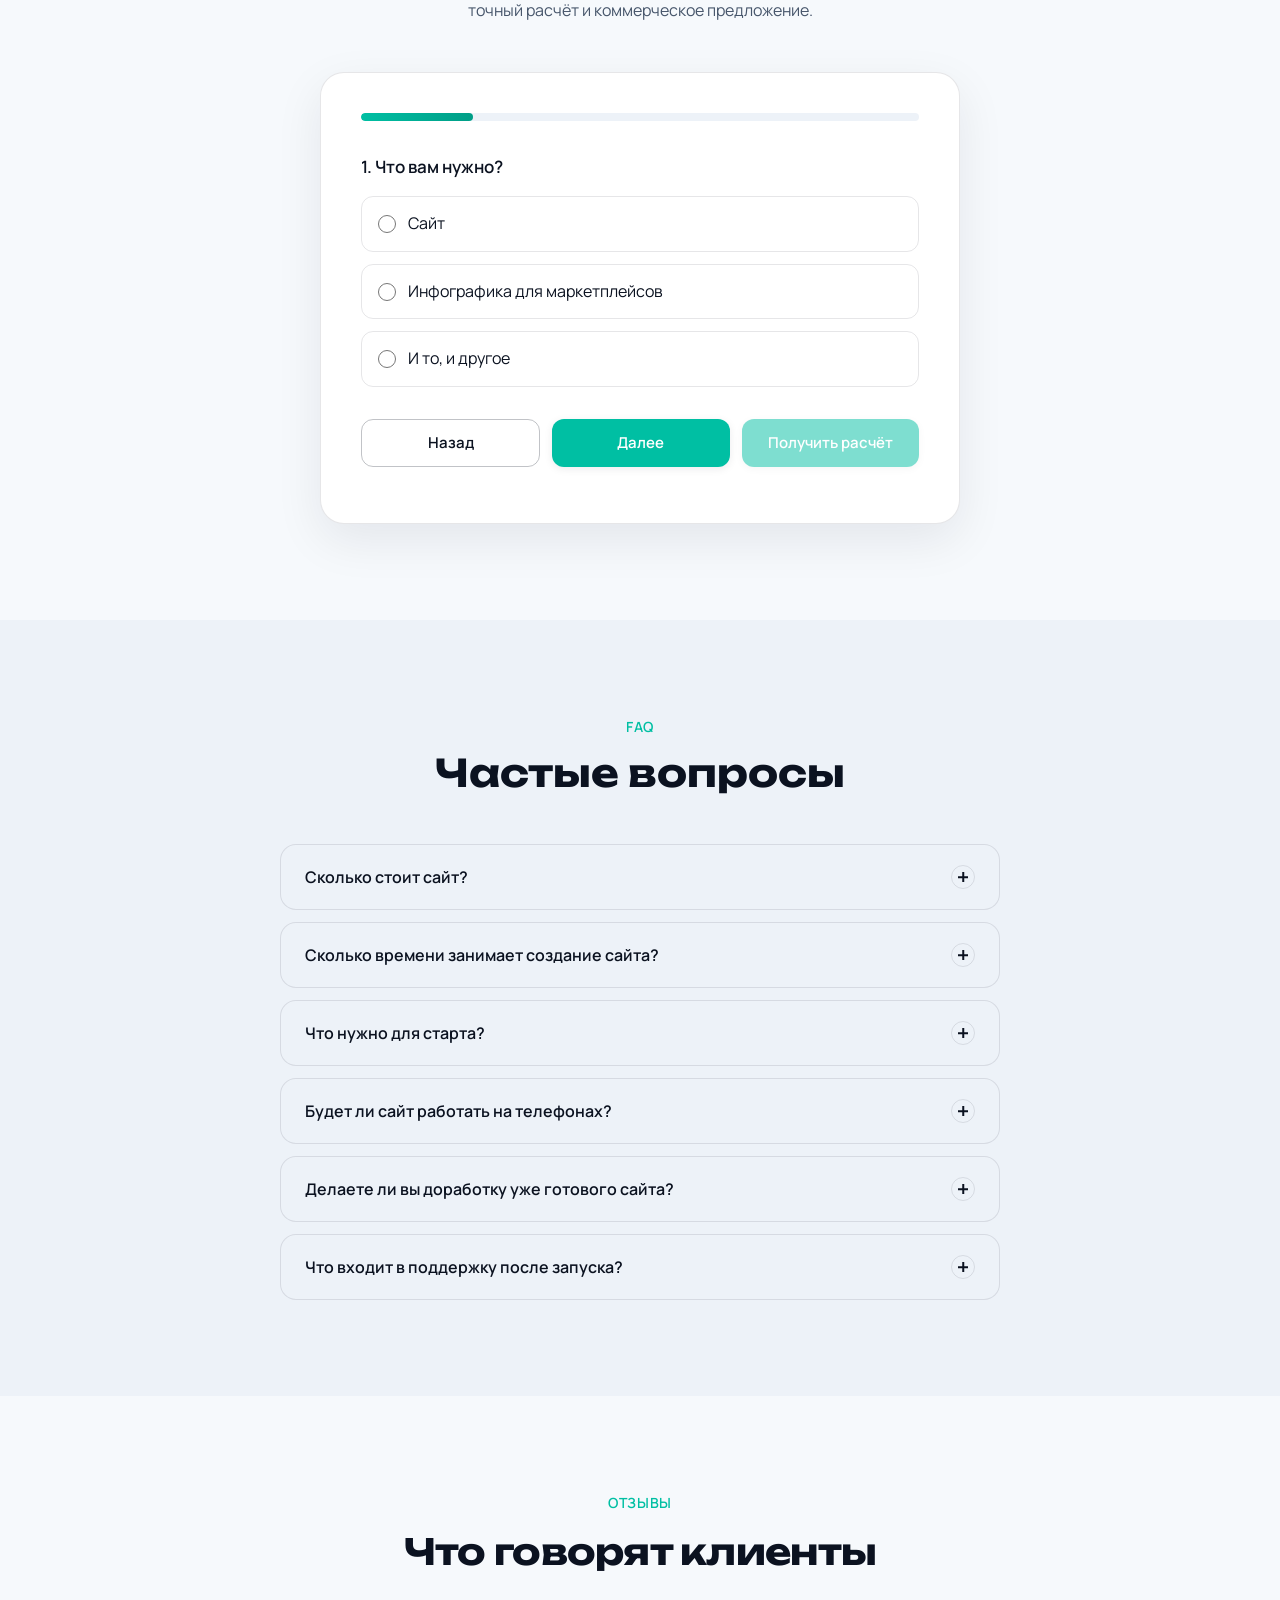
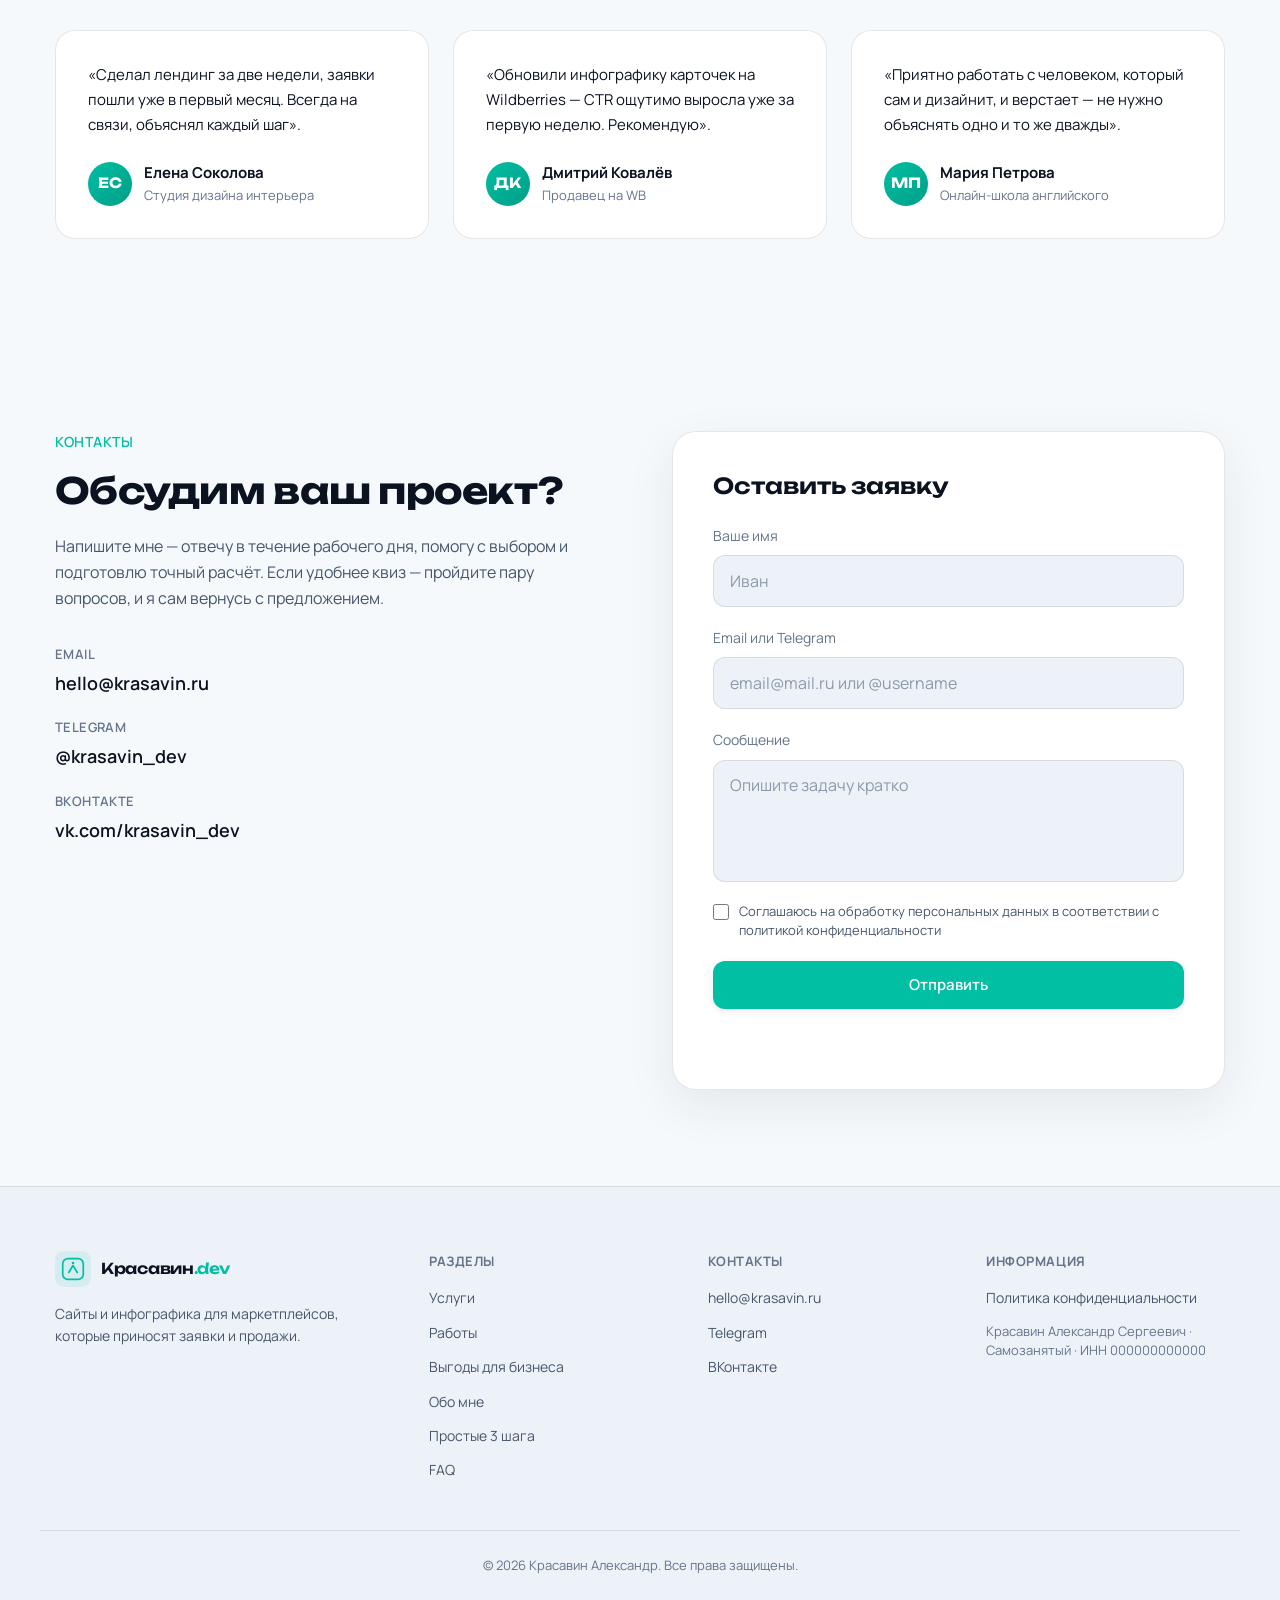
==== commit 6311a4c9: "vanilla: подключена модалка — плавающая CTA-кнопка + exit-intent; исправлен баг закрытия по крестику" ====
--- a/vanilla/index.html
+++ b/vanilla/index.html
@@ -1040,8 +1040,6 @@
         <path d="M8 13V3M8 3L4 7M8 3L12 7" stroke="currentColor" stroke-width="1.8" stroke-linecap="round" stroke-linejoin="round"/>
       </svg>
     </span>
-  </button>
-
-  <script src="js/main.js" defer></script>
+  </button>\n\n  <!-- ��������� ������ ��������� ������ (���������� ����� 6� ��� ��� ������� 40%) -->\n  <button class="floating-cta" id="floatingCta" aria-label="�������� ������" hidden>\n    <span class="floating-cta__icon" aria-hidden="true">\n      <svg width="22" height="22" viewBox="0 0 24 24" fill="none" xmlns="http://www.w3.org/2000/svg">\n        <path d="M21 11.5a8.38 8.38 0 0 1-.9 3.8 8.5 8.5 0 0 1-7.6 4.7 8.38 8.38 0 0 1-3.8-.9L3 21l1.9-5.7a8.38 8.38 0 0 1-.9-3.8 8.5 8.5 0 0 1 4.7-7.6 8.38 8.38 0 0 1 3.8-.9h.5a8.48 8.48 0 0 1 8 8v.5z" stroke="currentColor" stroke-width="1.8" stroke-linecap="round" stroke-linejoin="round"/>\n      </svg>\n    </span>\n    <span class="floating-cta__label">�������� ������</span>\n  </button>\n\n    <script type="module" src="js/main.js"></script>
 </body>
 </html>
--- a/vanilla/css/style.css
+++ b/vanilla/css/style.css
@@ -2534,4 +2534,102 @@
   .theme-toggle:hover {
     /* уже задано выше */
   }
-}+}
+
+/* ============================================
+   Плавающая кнопка «Обсудить проект» (CTA)
+   Появляется через 6с после загрузки или при
+   скролле 40% страницы (см. vanilla/js/cta.js).
+   ============================================ */
+
+.floating-cta {
+  position: fixed;
+  right: 24px;
+  bottom: 96px;
+  z-index: 95;
+
+  display: inline-flex;
+  align-items: center;
+  justify-content: center;
+  gap: 10px;
+
+  padding: 14px 22px;
+  border: none;
+  border-radius: 999px;
+
+  background: var(--color-primary, #4f7cff);
+  color: #fff;
+  font: inherit;
+  font-weight: 600;
+  font-size: 15px;
+  line-height: 1;
+  cursor: pointer;
+
+  box-shadow: 0 8px 24px rgba(79, 124, 255, 0.35),
+              0 2px 8px rgba(0, 0, 0, 0.15);
+
+  opacity: 0;
+  transform: translateY(20px) scale(0.95);
+  pointer-events: none;
+  transition: opacity 0.35s ease, transform 0.35s ease,
+              background 0.2s ease, box-shadow 0.2s ease;
+}
+
+.floating-cta.is-visible {
+  opacity: 1;
+  transform: translateY(0) scale(1);
+  pointer-events: auto;
+}
+
+.floating-cta:hover {
+  background: var(--color-primary-hover, #3d6ae8);
+  box-shadow: 0 10px 30px rgba(79, 124, 255, 0.45),
+              0 3px 10px rgba(0, 0, 0, 0.2);
+}
+
+.floating-cta:focus-visible {
+  outline: 2px solid var(--color-primary, #4f7cff);
+  outline-offset: 3px;
+}
+
+.floating-cta:active {
+  transform: translateY(2px) scale(0.98);
+}
+
+.floating-cta__icon {
+  display: inline-flex;
+  align-items: center;
+  justify-content: center;
+  flex-shrink: 0;
+}
+
+.floating-cta__icon svg {
+  display: block;
+}
+
+.floating-cta__label {
+  white-space: nowrap;
+}
+
+@media (prefers-reduced-motion: no-preference) {
+  @keyframes floating-cta-pulse {
+    0%, 100% { box-shadow: 0 8px 24px rgba(79, 124, 255, 0.35), 0 2px 8px rgba(0, 0, 0, 0.15); }
+    50%      { box-shadow: 0 8px 24px rgba(79, 124, 255, 0.55), 0 2px 12px rgba(0, 0, 0, 0.2); }
+  }
+  .floating-cta.is-visible {
+    animation: floating-cta-pulse 2.4s ease-in-out infinite;
+  }
+  .floating-cta:hover {
+    animation: none;
+  }
+}
+
+@media (max-width: 576px) {
+  .floating-cta {
+    right: 16px;
+    left: 16px;
+    bottom: 16px;
+    padding: 14px 18px;
+    font-size: 14px;
+  }
+}
